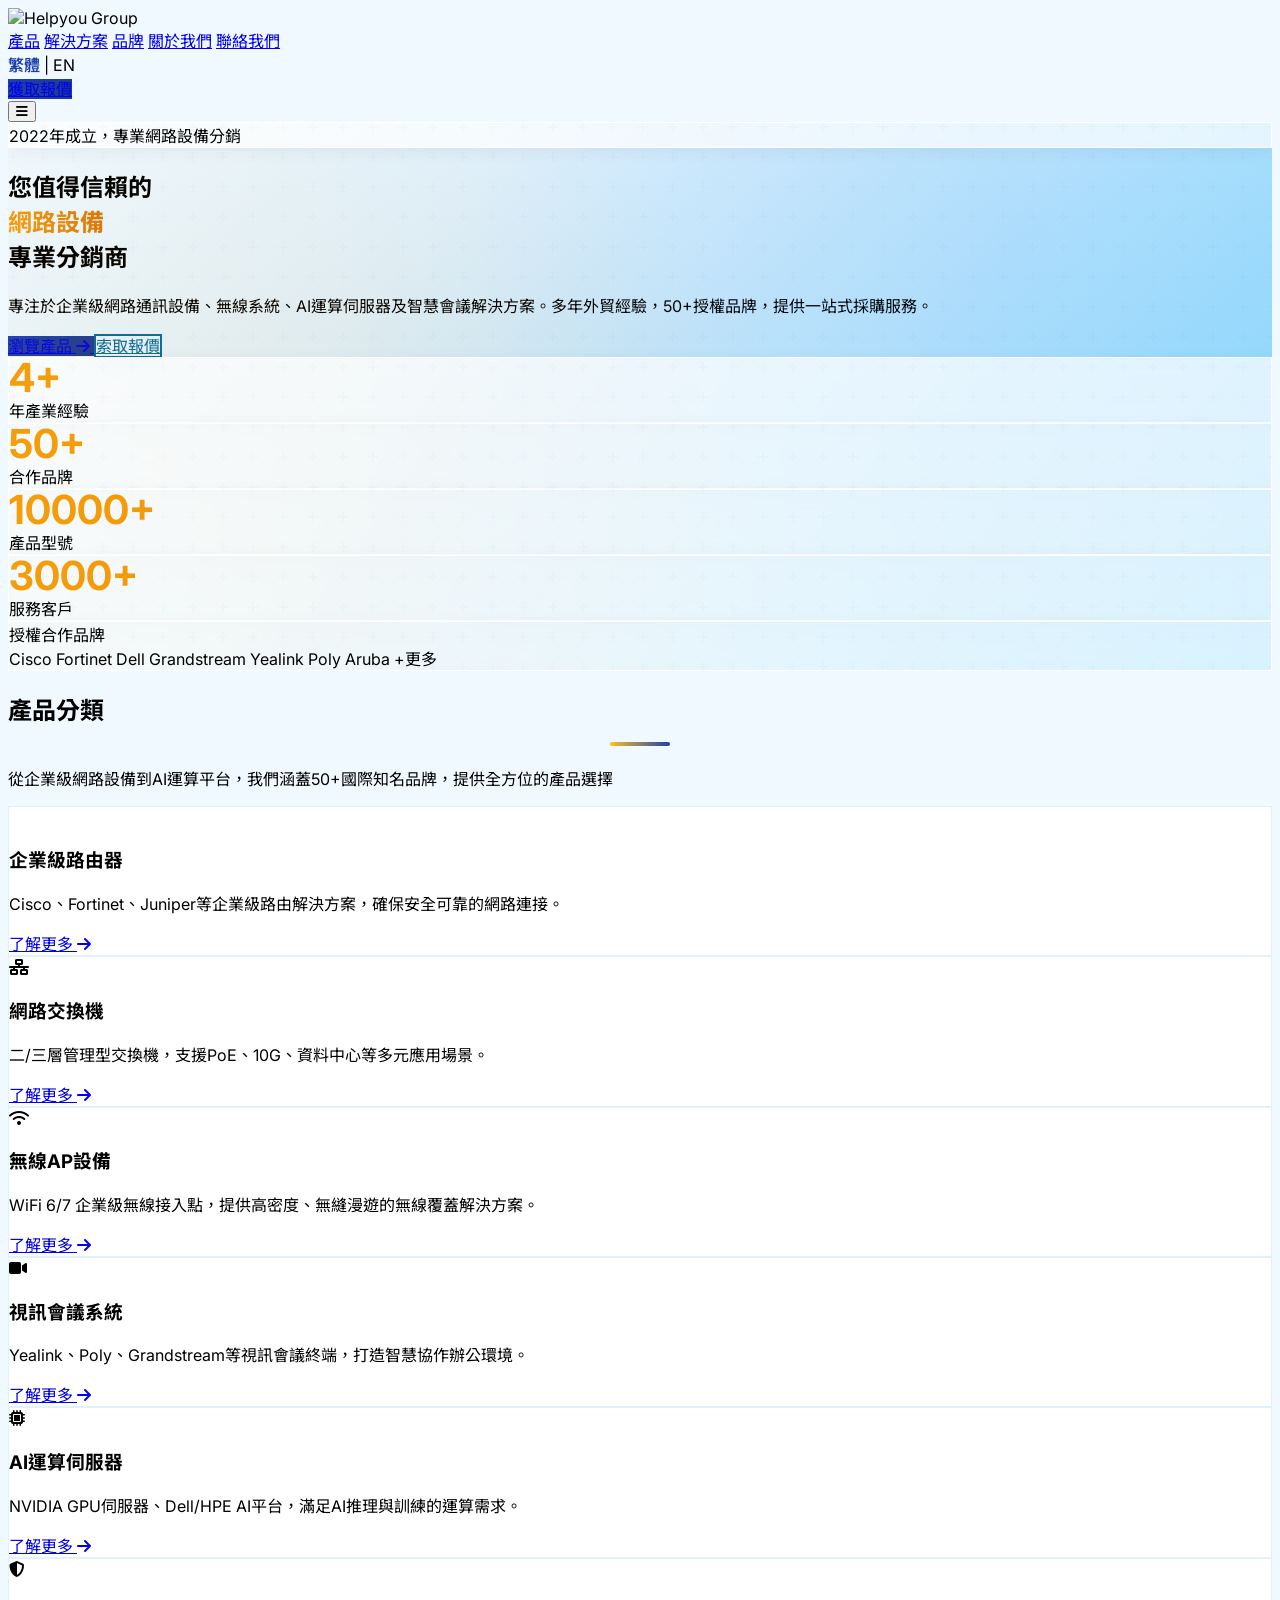
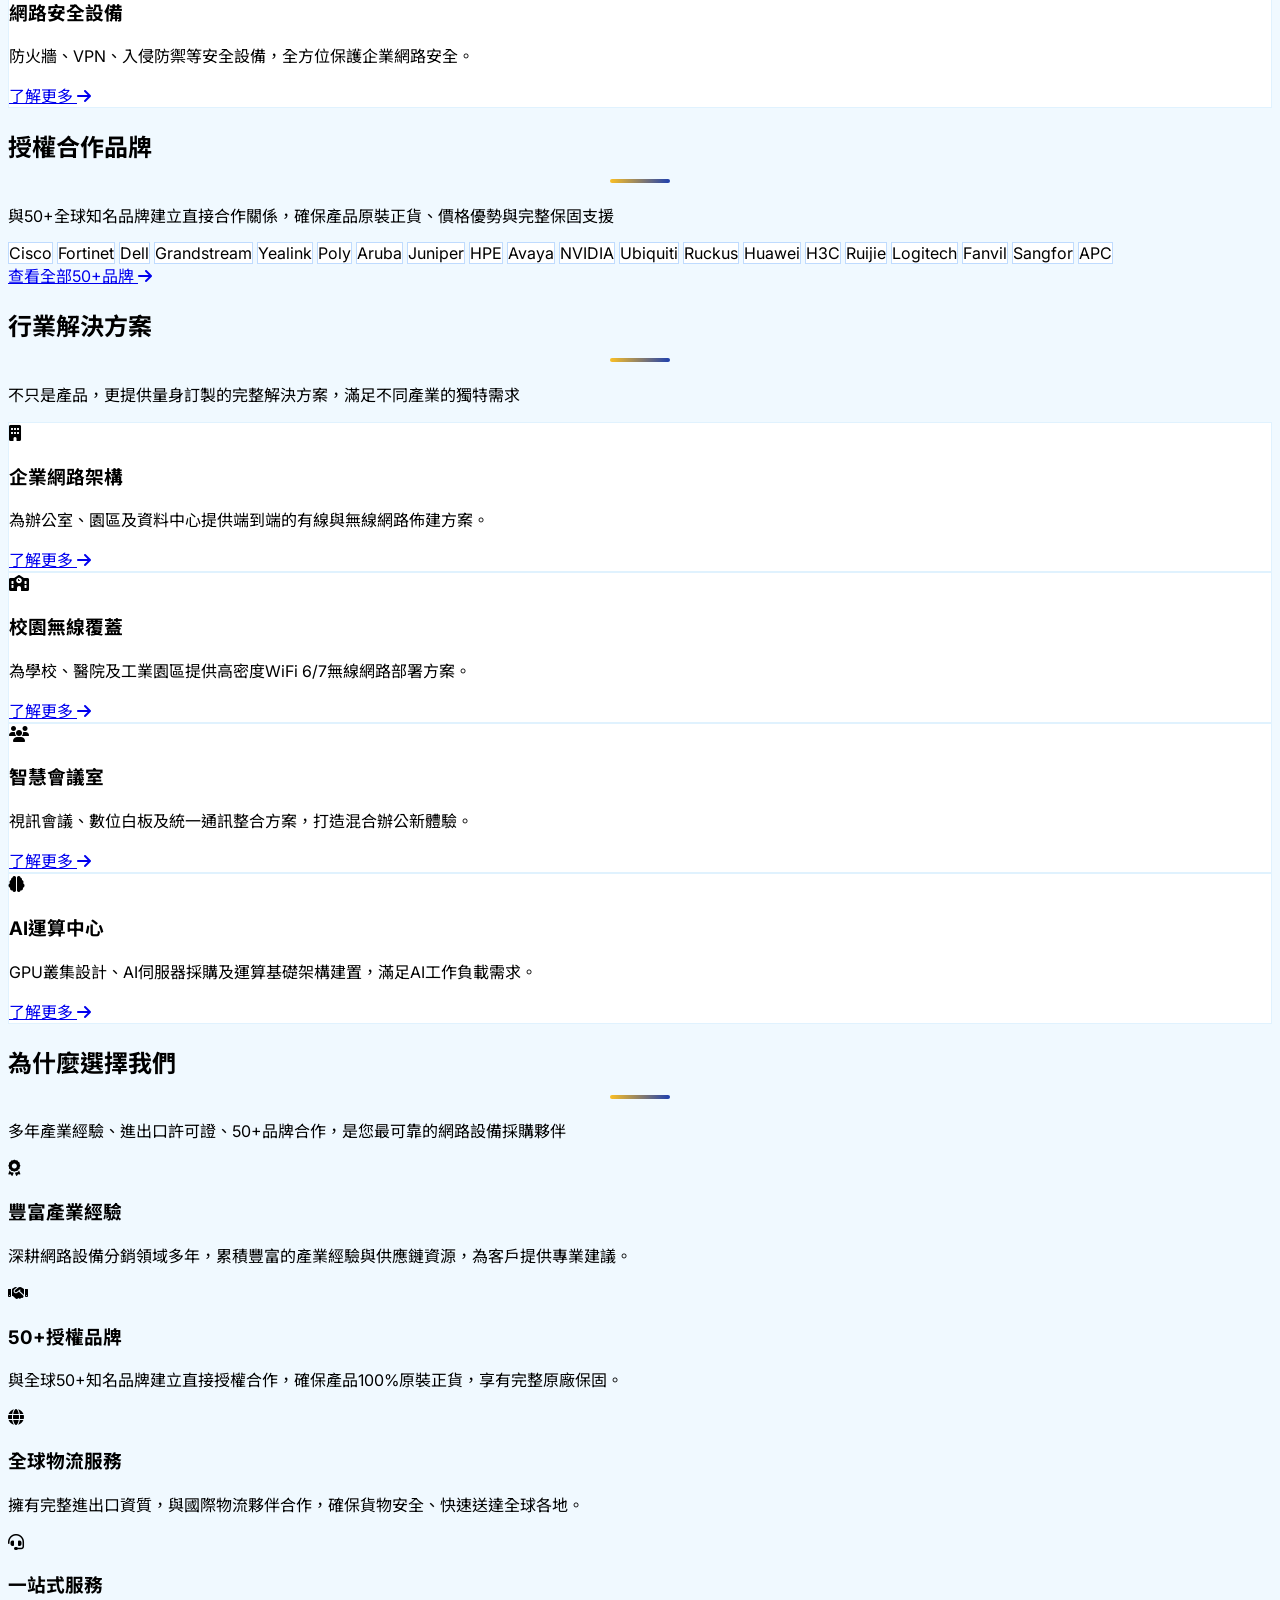
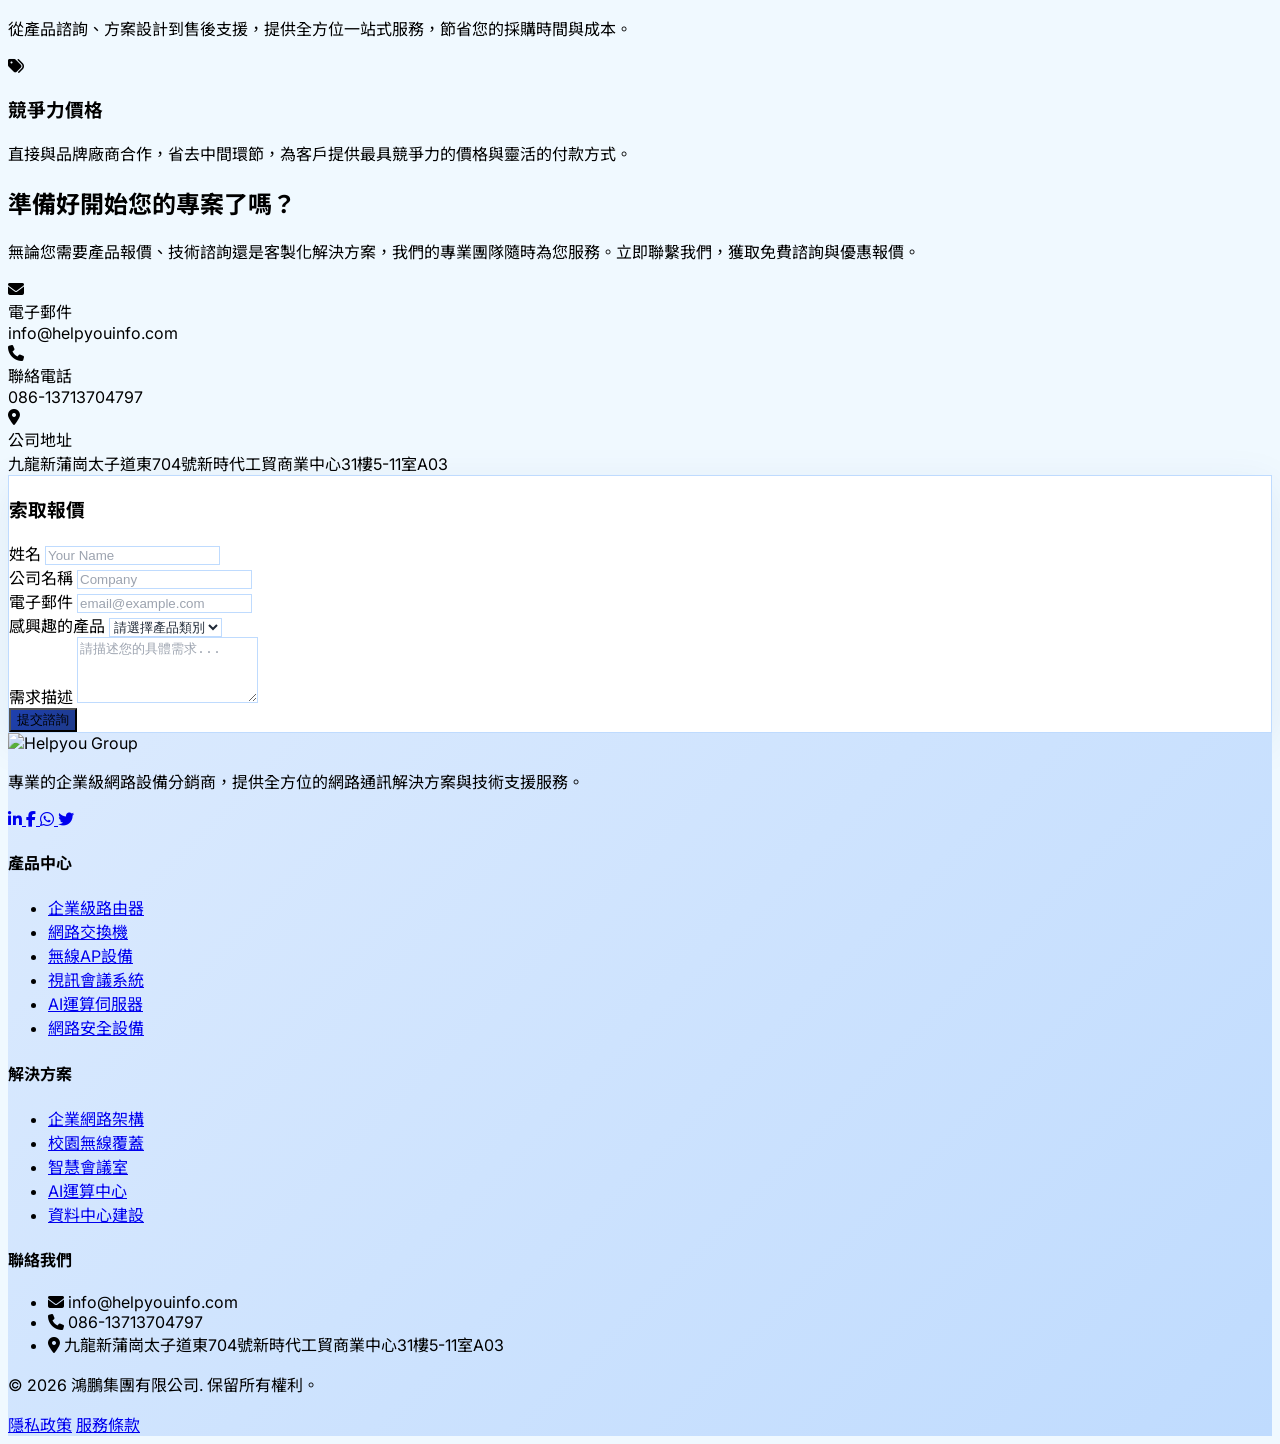
==== index.html @ 6479afb6 "Rename index.html" ====
<!DOCTYPE html>
<html lang="zh-TW">
<head>
    <meta charset="UTF-8">
    <meta name="viewport" content="width=device-width, initial-scale=1.0">
    <title data-i18n="page_title">NetLink Solutions - 專業網路設備分銷商 | 企業網路解決方案</title>
    <script src="https://cdn.tailwindcss.com"></script>
    <link rel="stylesheet" href="https://cdnjs.cloudflare.com/ajax/libs/font-awesome/6.4.0/css/all.min.css">
    <style>
        @import url('https://fonts.googleapis.com/css2?family=Noto+Sans+TC:wght@300;400;500;600;700&family=Inter:wght@300;400;500;600;700&display=swap');
        
        * {
            scroll-behavior: smooth;
        }
        
        body {
            font-family: 'Inter', 'Noto Sans TC', sans-serif;
            background-color: #f0f9ff;
        }
        
        .hero-bg {
            background: linear-gradient(135deg, #f0f9ff 0%, #e0f2fe 30%, #bae6fd 60%, #7dd3fc 100%);
            position: relative;
            overflow: hidden;
        }
        
        .hero-bg::before {
            content: '';
            position: absolute;
            top: 0;
            left: 0;
            right: 0;
            bottom: 0;
            background-image: 
                radial-gradient(circle at 20% 80%, rgba(245, 158, 11, 0.1) 0%, transparent 50%),
                radial-gradient(circle at 80% 20%, rgba(59, 130, 246, 0.08) 0%, transparent 50%),
                radial-gradient(circle at 50% 50%, rgba(30, 58, 138, 0.03) 0%, transparent 70%);
        }
        
        .hero-bg::after {
            content: '';
            position: absolute;
            top: 0;
            left: 0;
            right: 0;
            bottom: 0;
            background-image: url("data:image/svg+xml,%3Csvg width='60' height='60' viewBox='0 0 60 60' xmlns='http://www.w3.org/2000/svg'%3E%3Cg fill='none' fill-rule='evenodd'%3E%3Cg fill='%231e40af' fill-opacity='0.03'%3E%3Cpath d='M36 34v-4h-2v4h-4v2h4v4h2v-4h4v-2h-4zm0-30V0h-2v4h-4v2h4v4h2V6h4V4h-4zM6 34v-4H4v4H0v2h4v4h2v-4h4v-2H6zM6 4V0H4v4H0v2h4v4h2V6h4V4H6z'/%3E%3C/g%3E%3C/g%3E%3C/svg%3E");
            opacity: 0.5;
        }
        
        .glass-card {
            background: rgba(255, 255, 255, 0.7);
            backdrop-filter: blur(10px);
            border: 1px solid rgba(255, 255, 255, 0.9);
            box-shadow: 0 4px 15px rgba(0, 0, 0, 0.05);
        }
        
        .gradient-text {
            background: linear-gradient(90deg, #f59e0b, #d97706);
            -webkit-background-clip: text;
            -webkit-text-fill-color: transparent;
            background-clip: text;
        }
        
        .product-card {
            transition: all 0.3s ease;
            border: 1px solid #e0f2fe;
            background: white;
        }
        
        .product-card:hover {
            transform: translateY(-5px);
            box-shadow: 0 20px 40px rgba(30, 58, 138, 0.12);
            border-color: #1e40af;
        }
        
        .brand-tag {
            transition: all 0.3s ease;
            border: 1px solid #bfdbfe;
            background: white;
        }
        
        .brand-tag:hover {
            background: #1e40af;
            color: white;
            border-color: #1e40af;
            transform: scale(1.05);
        }
        
        .solution-card {
            transition: all 0.3s ease;
            border: 1px solid #e0f2fe;
            background: white;
        }
        
        .solution-card:hover {
            box-shadow: 0 10px 30px rgba(30, 58, 138, 0.08);
            border-color: #1e40af;
        }
        
        .feature-card {
            transition: all 0.3s ease;
        }
        
        .feature-card:hover {
            transform: translateY(-3px);
        }
        
        .nav-link {
            position: relative;
        }
        
        .nav-link::after {
            content: '';
            position: absolute;
            bottom: -2px;
            left: 0;
            width: 0;
            height: 2px;
            background: #f59e0b;
            transition: width 0.3s ease;
        }
        
        .nav-link:hover::after {
            width: 100%;
        }
        
        .btn-primary {
            background: linear-gradient(135deg, #1e40af, #1e3a8a);
            transition: all 0.3s ease;
        }
        
        .btn-primary:hover {
            transform: translateY(-2px);
            box-shadow: 0 10px 20px rgba(30, 58, 138, 0.25);
        }
        
        .btn-outline-hero {
            border: 2px solid #0369a1;
            color: #0369a1;
            transition: all 0.3s ease;
        }
        
        .btn-outline-hero:hover {
            background: #0369a1;
            color: white;
        }
        
        .section-title::after {
            content: '';
            display: block;
            width: 60px;
            height: 4px;
            background: linear-gradient(90deg, #fbbf24, #1e40af);
            margin: 16px auto 0;
            border-radius: 2px;
        }
        
        .lang-switcher {
            cursor: pointer;
            transition: all 0.3s ease;
        }
        
        .lang-switcher.active {
            color: #1e40af;
            font-weight: 600;
        }
        
        .fade-in {
            animation: fadeIn 0.5s ease-in-out;
        }
        
        @keyframes fadeIn {
            from { opacity: 0; transform: translateY(10px); }
            to { opacity: 1; transform: translateY(0); }
        }
        
        .stats-number {
            font-size: 2.5rem;
            font-weight: 700;
            line-height: 1;
        }
        
        @media (max-width: 768px) {
            .stats-number {
                font-size: 2rem;
            }
        }
        
        .mobile-menu {
            display: none;
        }
        
        .mobile-menu.active {
            display: block;
        }
        
        .form-card {
            background: white;
            border: 1px solid #bfdbfe;
            box-shadow: 0 10px 40px rgba(30, 58, 138, 0.08);
        }
        
        .form-input {
            background: white;
            border: 1px solid #bfdbfe;
            color: #1f2937;
            transition: all 0.3s ease;
        }
        
        .form-input:focus {
            border-color: #f59e0b;
            box-shadow: 0 0 0 3px rgba(245, 158, 11, 0.1);
            outline: none;
        }
        
        .form-input::placeholder {
            color: #9ca3af;
        }
        
        .footer-bg {
            background: linear-gradient(135deg, #dbeafe 0%, #bfdbfe 100%);
        }
    </style>
</head>
<body class="bg-white text-gray-800">
    <!-- Navigation -->
    <nav class="fixed top-0 left-0 right-0 bg-white/95 backdrop-blur-md shadow-sm z-50 border-b border-blue-100">
        <div class="max-w-7xl mx-auto px-4 sm:px-6 lg:px-8">
            <div class="flex justify-between items-center h-16 md:h-20">
                <!-- Logo -->
                <div class="flex items-center space-x-2">
                    <img src="https://aka.doubaocdn.com/s/BVZV1wm5G8" alt="Helpyou Group" class="h-14">
                </div>
                
                <!-- Desktop Navigation -->
                <div class="hidden lg:flex items-center space-x-8">
                    <a href="#products" class="nav-link text-gray-700 hover:text-sky-800 font-medium" data-i18n="nav_products">產品</a>
                    <a href="#solutions" class="nav-link text-gray-700 hover:text-sky-800 font-medium" data-i18n="nav_solutions">解決方案</a>
                    <a href="#brands" class="nav-link text-gray-700 hover:text-sky-800 font-medium" data-i18n="nav_brands">品牌</a>
                    <a href="#about" class="nav-link text-gray-700 hover:text-sky-800 font-medium" data-i18n="nav_about">關於我們</a>
                    <a href="#contact" class="nav-link text-gray-700 hover:text-sky-800 font-medium" data-i18n="nav_contact">聯絡我們</a>
                    
                    <!-- Language Switcher -->
                    <div class="flex items-center space-x-2 border-l border-blue-200 pl-6 ml-2">
                        <span class="lang-switcher active text-sm" onclick="switchLanguage('zh')" id="lang-zh">繁體</span>
                        <span class="text-gray-300">|</span>
                        <span class="lang-switcher text-sm" onclick="switchLanguage('en')" id="lang-en">EN</span>
                    </div>
                    
                    <a href="#contact" class="btn-primary text-white px-6 py-2.5 rounded-lg font-medium text-sm" data-i18n="nav_quote">獲取報價</a>
                </div>
                
                <!-- Mobile Menu Button -->
                <button class="lg:hidden text-gray-700" onclick="toggleMobileMenu()">
                    <i class="fas fa-bars text-xl"></i>
                </button>
            </div>
        </div>
        
        <!-- Mobile Menu -->
        <div id="mobile-menu" class="mobile-menu lg:hidden bg-white border-t">
            <div class="px-4 py-4 space-y-3">
                <a href="#products" class="block text-gray-700 hover:text-sky-800 font-medium py-2" data-i18n="nav_products" onclick="toggleMobileMenu()">產品</a>
                <a href="#solutions" class="block text-gray-700 hover:text-sky-800 font-medium py-2" data-i18n="nav_solutions" onclick="toggleMobileMenu()">解決方案</a>
                <a href="#brands" class="block text-gray-700 hover:text-sky-800 font-medium py-2" data-i18n="nav_brands" onclick="toggleMobileMenu()">品牌</a>
                <a href="#about" class="block text-gray-700 hover:text-sky-800 font-medium py-2" data-i18n="nav_about" onclick="toggleMobileMenu()">關於我們</a>
                <a href="#contact" class="block text-gray-700 hover:text-sky-800 font-medium py-2" data-i18n="nav_contact" onclick="toggleMobileMenu()">聯絡我們</a>
                <div class="flex items-center space-x-4 pt-3 border-t border-blue-200">
                    <span class="lang-switcher active text-sm" onclick="switchLanguage('zh')" id="lang-zh-mobile">繁體中文</span>
                    <span class="text-gray-300">|</span>
                    <span class="lang-switcher text-sm" onclick="switchLanguage('en')" id="lang-en-mobile">English</span>
                </div>
                <a href="#contact" class="btn-primary text-white px-6 py-2.5 rounded-lg font-medium text-center block mt-4" data-i18n="nav_quote" onclick="toggleMobileMenu()">獲取報價</a>
            </div>
        </div>
    </nav>

    <!-- Hero Section -->
    <section class="hero-bg min-h-screen flex items-center pt-20">
        <div class="max-w-7xl mx-auto px-4 sm:px-6 lg:px-8 py-20 relative z-10">
            <div class="grid lg:grid-cols-2 gap-12 items-center">
                <div class="text-gray-900 fade-in">
                    <div class="inline-flex items-center glass-card px-4 py-2 rounded-full mb-6">
                        <span class="w-2 h-2 bg-green-500 rounded-full mr-2 animate-pulse"></span>
                        <span class="text-sm text-gray-700" data-i18n="hero_badge">15年專業網路設備分銷經驗</span>
                    </div>
                    
                    <h1 class="text-4xl md:text-5xl lg:text-6xl font-bold leading-tight mb-6">
                        <span data-i18n="hero_title_1">您值得信賴的</span><br>
                        <span class="gradient-text" data-i18n="hero_title_2">網路設備</span><br>
                        <span data-i18n="hero_title_3">專業分銷商</span>
                    </h1>
                    
                    <p class="text-lg text-gray-600 mb-8 max-w-lg leading-relaxed" data-i18n="hero_desc">
                        專注於企業級網路通訊設備、無線系統、AI運算伺服器及智慧會議解決方案。
                        15年外貿經驗，50+授權品牌，提供一站式採購服務。
                    </p>
                    
                    <div class="flex flex-wrap gap-4">
                        <a href="#products" class="btn-primary text-white px-8 py-3.5 rounded-lg font-semibold inline-flex items-center">
                            <span data-i18n="hero_btn_1">瀏覽產品</span>
                            <i class="fas fa-arrow-right ml-2"></i>
                        </a>
                        <a href="#contact" class="btn-outline-hero px-8 py-3.5 rounded-lg font-semibold inline-flex items-center" data-i18n="hero_btn_2">
                            索取報價
                        </a>
                    </div>
                </div>
                
                <!-- Stats Cards -->
                <div class="grid grid-cols-2 gap-4 fade-in">
                    <div class="glass-card rounded-2xl p-6 text-center">
                        <div class="stats-number gradient-text mb-2">4+</div>
                        <div class="text-gray-600 text-sm" data-i18n="stat_years">年產業經驗</div>
                    </div>
                    <div class="glass-card rounded-2xl p-6 text-center">
                        <div class="stats-number gradient-text mb-2">50+</div>
                        <div class="text-gray-600 text-sm" data-i18n="stat_brands">合作品牌</div>
                    </div>
                    <div class="glass-card rounded-2xl p-6 text-center">
                        <div class="stats-number gradient-text mb-2">10000+</div>
                        <div class="text-gray-600 text-sm" data-i18n="stat_products">產品型號</div>
                    </div>
                    <div class="glass-card rounded-2xl p-6 text-center">
                        <div class="stats-number gradient-text mb-2">3000+</div>
                        <div class="text-gray-600 text-sm" data-i18n="stat_clients">服務客戶</div>
                    </div>
                    
                    <!-- Trusted Brands -->
                    <div class="col-span-2 glass-card rounded-2xl p-6">
                        <div class="text-gray-600 text-sm mb-4" data-i18n="trusted_brands">授權合作品牌</div>
                        <div class="flex flex-wrap gap-2">
                            <span class="bg-white/80 px-3 py-1.5 rounded text-xs text-gray-700">Cisco</span>
                            <span class="bg-white/80 px-3 py-1.5 rounded text-xs text-gray-700">Fortinet</span>
                            <span class="bg-white/80 px-3 py-1.5 rounded text-xs text-gray-700">Dell</span>
                            <span class="bg-white/80 px-3 py-1.5 rounded text-xs text-gray-700">Grandstream</span>
                            <span class="bg-white/80 px-3 py-1.5 rounded text-xs text-gray-700">Yealink</span>
                            <span class="bg-white/80 px-3 py-1.5 rounded text-xs text-gray-700">Poly</span>
                            <span class="bg-white/80 px-3 py-1.5 rounded text-xs text-gray-700">Aruba</span>
                            <span class="bg-amber-100 text-amber-700 px-3 py-1.5 rounded text-xs font-medium" data-i18n="more_brands">+更多</span>
                        </div>
                    </div>
                </div>
            </div>
        </div>
    </section>

    <!-- Product Categories -->
    <section id="products" class="py-20 content-section">
        <div class="max-w-7xl mx-auto px-4 sm:px-6 lg:px-8">
            <div class="text-center mb-16">
                <h2 class="text-3xl md:text-4xl font-bold text-gray-900 section-title" data-i18n="products_title">產品分類</h2>
                <p class="text-gray-600 mt-6 max-w-2xl mx-auto" data-i18n="products_subtitle">
                    從企業級網路設備到AI運算平台，我們涵蓋50+國際知名品牌，提供全方位的產品選擇
                </p>
            </div>
            
            <div class="grid md:grid-cols-2 lg:grid-cols-3 gap-6">
                <!-- Product 1 -->
                <div class="product-card bg-white rounded-2xl p-8">
                    <div class="w-14 h-14 bg-amber-100 rounded-xl flex items-center justify-center mb-6">
                        <i class="fas fa-router text-amber-600 text-2xl"></i>
                    </div>
                    <h3 class="text-xl font-bold text-gray-900 mb-3" data-i18n="product_1_title">企業級路由器</h3>
                    <p class="text-gray-600 mb-6 leading-relaxed" data-i18n="product_1_desc">
                        Cisco、Fortinet、Juniper等企業級路由解決方案，確保安全可靠的網路連接。
                    </p>
                    <a href="#contact" class="text-blue-800 font-medium inline-flex items-center hover:text-blue-900">
                        <span data-i18n="explore_more">了解更多</span>
                        <i class="fas fa-arrow-right ml-2 text-sm"></i>
                    </a>
                </div>
                
                <!-- Product 2 -->
                <div class="product-card bg-white rounded-2xl p-8">
                    <div class="w-14 h-14 bg-green-100 rounded-xl flex items-center justify-center mb-6">
                        <i class="fas fa-network-wired text-green-600 text-2xl"></i>
                    </div>
                    <h3 class="text-xl font-bold text-gray-900 mb-3" data-i18n="product_2_title">網路交換機</h3>
                    <p class="text-gray-600 mb-6 leading-relaxed" data-i18n="product_2_desc">
                        二/三層管理型交換機，支援PoE、10G、資料中心等多元應用場景。
                    </p>
                    <a href="#contact" class="text-blue-800 font-medium inline-flex items-center hover:text-blue-900">
                        <span data-i18n="explore_more">了解更多</span>
                        <i class="fas fa-arrow-right ml-2 text-sm"></i>
                    </a>
                </div>
                
                <!-- Product 3 -->
                <div class="product-card bg-white rounded-2xl p-8">
                    <div class="w-14 h-14 bg-purple-100 rounded-xl flex items-center justify-center mb-6">
                        <i class="fas fa-wifi text-purple-600 text-2xl"></i>
                    </div>
                    <h3 class="text-xl font-bold text-gray-900 mb-3" data-i18n="product_3_title">無線AP設備</h3>
                    <p class="text-gray-600 mb-6 leading-relaxed" data-i18n="product_3_desc">
                        WiFi 6/7 企業級無線接入點，提供高密度、無縫漫遊的無線覆蓋解決方案。
                    </p>
                    <a href="#contact" class="text-blue-800 font-medium inline-flex items-center hover:text-blue-900">
                        <span data-i18n="explore_more">了解更多</span>
                        <i class="fas fa-arrow-right ml-2 text-sm"></i>
                    </a>
                </div>
                
                <!-- Product 4 -->
                <div class="product-card bg-white rounded-2xl p-8">
                    <div class="w-14 h-14 bg-orange-100 rounded-xl flex items-center justify-center mb-6">
                        <i class="fas fa-video text-orange-600 text-2xl"></i>
                    </div>
                    <h3 class="text-xl font-bold text-gray-900 mb-3" data-i18n="product_4_title">視訊會議系統</h3>
                    <p class="text-gray-600 mb-6 leading-relaxed" data-i18n="product_4_desc">
                        Yealink、Poly、Grandstream等視訊會議終端，打造智慧協作辦公環境。
                    </p>
                    <a href="#contact" class="text-blue-800 font-medium inline-flex items-center hover:text-blue-900">
                        <span data-i18n="explore_more">了解更多</span>
                        <i class="fas fa-arrow-right ml-2 text-sm"></i>
                    </a>
                </div>
                
                <!-- Product 5 -->
                <div class="product-card bg-white rounded-2xl p-8">
                    <div class="w-14 h-14 bg-red-100 rounded-xl flex items-center justify-center mb-6">
                        <i class="fas fa-microchip text-red-600 text-2xl"></i>
                    </div>
                    <h3 class="text-xl font-bold text-gray-900 mb-3" data-i18n="product_5_title">AI運算伺服器</h3>
                    <p class="text-gray-600 mb-6 leading-relaxed" data-i18n="product_5_desc">
                        NVIDIA GPU伺服器、Dell/HPE AI平台，滿足AI推理與訓練的運算需求。
                    </p>
                    <a href="#contact" class="text-blue-800 font-medium inline-flex items-center hover:text-blue-900">
                        <span data-i18n="explore_more">了解更多</span>
                        <i class="fas fa-arrow-right ml-2 text-sm"></i>
                    </a>
                </div>
                
                <!-- Product 6 -->
                <div class="product-card bg-white rounded-2xl p-8">
                    <div class="w-14 h-14 bg-teal-100 rounded-xl flex items-center justify-center mb-6">
                        <i class="fas fa-shield-alt text-teal-600 text-2xl"></i>
                    </div>
                    <h3 class="text-xl font-bold text-gray-900 mb-3" data-i18n="product_6_title">網路安全設備</h3>
                    <p class="text-gray-600 mb-6 leading-relaxed" data-i18n="product_6_desc">
                        防火牆、VPN、入侵防禦等安全設備，全方位保護企業網路安全。
                    </p>
                    <a href="#contact" class="text-blue-800 font-medium inline-flex items-center hover:text-blue-900">
                        <span data-i18n="explore_more">了解更多</span>
                        <i class="fas fa-arrow-right ml-2 text-sm"></i>
                    </a>
                </div>
            </div>
        </div>
    </section>

    <!-- Brand Partners -->
    <section id="brands" class="py-20 bg-white">
        <div class="max-w-7xl mx-auto px-4 sm:px-6 lg:px-8">
            <div class="text-center mb-16">
                <h2 class="text-3xl md:text-4xl font-bold text-gray-900 section-title" data-i18n="brands_title">授權合作品牌</h2>
                <p class="text-gray-600 mt-6 max-w-2xl mx-auto" data-i18n="brands_subtitle">
                    與50+全球知名品牌建立直接合作關係，確保產品原裝正貨、價格優勢與完整保固支援
                </p>
            </div>
            
            <div class="flex flex-wrap justify-center gap-4">
                <span class="brand-tag px-6 py-3 rounded-full text-gray-700 font-medium cursor-pointer">Cisco</span>
                <span class="brand-tag px-6 py-3 rounded-full text-gray-700 font-medium cursor-pointer">Fortinet</span>
                <span class="brand-tag px-6 py-3 rounded-full text-gray-700 font-medium cursor-pointer">Dell</span>
                <span class="brand-tag px-6 py-3 rounded-full text-gray-700 font-medium cursor-pointer">Grandstream</span>
                <span class="brand-tag px-6 py-3 rounded-full text-gray-700 font-medium cursor-pointer">Yealink</span>
                <span class="brand-tag px-6 py-3 rounded-full text-gray-700 font-medium cursor-pointer">Poly</span>
                <span class="brand-tag px-6 py-3 rounded-full text-gray-700 font-medium cursor-pointer">Aruba</span>
                <span class="brand-tag px-6 py-3 rounded-full text-gray-700 font-medium cursor-pointer">Juniper</span>
                <span class="brand-tag px-6 py-3 rounded-full text-gray-700 font-medium cursor-pointer">HPE</span>
                <span class="brand-tag px-6 py-3 rounded-full text-gray-700 font-medium cursor-pointer">Avaya</span>
                <span class="brand-tag px-6 py-3 rounded-full text-gray-700 font-medium cursor-pointer">NVIDIA</span>
                <span class="brand-tag px-6 py-3 rounded-full text-gray-700 font-medium cursor-pointer">Ubiquiti</span>
                <span class="brand-tag px-6 py-3 rounded-full text-gray-700 font-medium cursor-pointer">Ruckus</span>
                <span class="brand-tag px-6 py-3 rounded-full text-gray-700 font-medium cursor-pointer">Huawei</span>
                <span class="brand-tag px-6 py-3 rounded-full text-gray-700 font-medium cursor-pointer">H3C</span>
                <span class="brand-tag px-6 py-3 rounded-full text-gray-700 font-medium cursor-pointer">Ruijie</span>
                <span class="brand-tag px-6 py-3 rounded-full text-gray-700 font-medium cursor-pointer">Logitech</span>
                <span class="brand-tag px-6 py-3 rounded-full text-gray-700 font-medium cursor-pointer">Fanvil</span>
                <span class="brand-tag px-6 py-3 rounded-full text-gray-700 font-medium cursor-pointer">Sangfor</span>
                <span class="brand-tag px-6 py-3 rounded-full text-gray-700 font-medium cursor-pointer">APC</span>
            </div>
            
            <div class="text-center mt-10">
                <a href="#contact" class="text-blue-800 font-medium inline-flex items-center hover:text-blue-900">
                    <span data-i18n="view_all_brands">查看全部50+品牌</span>
                    <i class="fas fa-arrow-right ml-2"></i>
                </a>
            </div>
        </div>
    </section>

    <!-- Industry Solutions -->
    <section id="solutions" class="py-20 content-section">
        <div class="max-w-7xl mx-auto px-4 sm:px-6 lg:px-8">
            <div class="text-center mb-16">
                <h2 class="text-3xl md:text-4xl font-bold text-gray-900 section-title" data-i18n="solutions_title">行業解決方案</h2>
                <p class="text-gray-600 mt-6 max-w-2xl mx-auto" data-i18n="solutions_subtitle">
                    不只是產品，更提供量身訂製的完整解決方案，滿足不同產業的獨特需求
                </p>
            </div>
            
            <div class="grid md:grid-cols-2 gap-6">
                <!-- Solution 1 -->
                <div class="solution-card bg-white rounded-2xl p-8 flex gap-6">
                    <div class="w-14 h-14 bg-amber-100 rounded-xl flex items-center justify-center flex-shrink-0">
                        <i class="fas fa-building text-amber-600 text-xl"></i>
                    </div>
                    <div>
                        <h3 class="text-xl font-bold text-gray-900 mb-3" data-i18n="solution_1_title">企業網路架構</h3>
                        <p class="text-gray-600 mb-4" data-i18n="solution_1_desc">
                            為辦公室、園區及資料中心提供端到端的有線與無線網路佈建方案。
                        </p>
                        <a href="#contact" class="text-blue-800 font-medium inline-flex items-center hover:text-blue-900 text-sm">
                            <span data-i18n="learn_more">了解更多</span>
                            <i class="fas fa-arrow-right ml-2"></i>
                        </a>
                    </div>
                </div>
                
                <!-- Solution 2 -->
                <div class="solution-card bg-white rounded-2xl p-8 flex gap-6">
                    <div class="w-14 h-14 bg-green-100 rounded-xl flex items-center justify-center flex-shrink-0">
                        <i class="fas fa-school text-green-600 text-xl"></i>
                    </div>
                    <div>
                        <h3 class="text-xl font-bold text-gray-900 mb-3" data-i18n="solution_2_title">校園無線覆蓋</h3>
                        <p class="text-gray-600 mb-4" data-i18n="solution_2_desc">
                            為學校、醫院及工業園區提供高密度WiFi 6/7無線網路部署方案。
                        </p>
                        <a href="#contact" class="text-blue-800 font-medium inline-flex items-center hover:text-blue-900 text-sm">
                            <span data-i18n="learn_more">了解更多</span>
                            <i class="fas fa-arrow-right ml-2"></i>
                        </a>
                    </div>
                </div>
                
                <!-- Solution 3 -->
                <div class="solution-card bg-white rounded-2xl p-8 flex gap-6">
                    <div class="w-14 h-14 bg-purple-100 rounded-xl flex items-center justify-center flex-shrink-0">
                        <i class="fas fa-users text-purple-600 text-xl"></i>
                    </div>
                    <div>
                        <h3 class="text-xl font-bold text-gray-900 mb-3" data-i18n="solution_3_title">智慧會議室</h3>
                        <p class="text-gray-600 mb-4" data-i18n="solution_3_desc">
                            視訊會議、數位白板及統一通訊整合方案，打造混合辦公新體驗。
                        </p>
                        <a href="#contact" class="text-blue-800 font-medium inline-flex items-center hover:text-blue-900 text-sm">
                            <span data-i18n="learn_more">了解更多</span>
                            <i class="fas fa-arrow-right ml-2"></i>
                        </a>
                    </div>
                </div>
                
                <!-- Solution 4 -->
                <div class="solution-card bg-white rounded-2xl p-8 flex gap-6">
                    <div class="w-14 h-14 bg-orange-100 rounded-xl flex items-center justify-center flex-shrink-0">
                        <i class="fas fa-brain text-orange-600 text-xl"></i>
                    </div>
                    <div>
                        <h3 class="text-xl font-bold text-gray-900 mb-3" data-i18n="solution_4_title">AI運算中心</h3>
                        <p class="text-gray-600 mb-4" data-i18n="solution_4_desc">
                            GPU叢集設計、AI伺服器採購及運算基礎架構建置，滿足AI工作負載需求。
                        </p>
                        <a href="#contact" class="text-blue-800 font-medium inline-flex items-center hover:text-blue-900 text-sm">
                            <span data-i18n="learn_more">了解更多</span>
                            <i class="fas fa-arrow-right ml-2"></i>
                        </a>
                    </div>
                </div>
            </div>
        </div>
    </section>

    <!-- Why Choose Us -->
    <section id="about" class="py-20 bg-white">
        <div class="max-w-7xl mx-auto px-4 sm:px-6 lg:px-8">
            <div class="text-center mb-16">
                <h2 class="text-3xl md:text-4xl font-bold text-gray-900 section-title" data-i18n="why_title">為什麼選擇我們</h2>
                <p class="text-gray-600 mt-6 max-w-2xl mx-auto" data-i18n="why_subtitle">
                    15年產業經驗、進出口許可證、50+品牌合作，是您最可靠的網路設備採購夥伴
                </p>
            </div>
            
            <div class="grid md:grid-cols-3 gap-8">
                <!-- Feature 1 -->
                <div class="feature-card text-center">
                    <div class="w-20 h-20 bg-gradient-to-br from-blue-500 to-blue-700 rounded-2xl flex items-center justify-center mx-auto mb-6">
                        <i class="fas fa-award text-white text-3xl"></i>
                    </div>
                    <h3 class="text-xl font-bold text-gray-900 mb-4" data-i18n="feature_1_title">15年專業經驗</h3>
                    <p class="text-gray-600 leading-relaxed" data-i18n="feature_1_desc">
                        深耕網路設備分銷領域15年，累積豐富的產業經驗與供應鏈資源，為客戶提供專業建議。
                    </p>
                </div>
                
                <!-- Feature 2 -->
                <div class="feature-card text-center">
                    <div class="w-20 h-20 bg-gradient-to-br from-green-500 to-green-700 rounded-2xl flex items-center justify-center mx-auto mb-6">
                        <i class="fas fa-handshake text-white text-3xl"></i>
                    </div>
                    <h3 class="text-xl font-bold text-gray-900 mb-4" data-i18n="feature_2_title">50+授權品牌</h3>
                    <p class="text-gray-600 leading-relaxed" data-i18n="feature_2_desc">
                        與全球50+知名品牌建立直接授權合作，確保產品100%原裝正貨，享有完整原廠保固。
                    </p>
                </div>
                
                <!-- Feature 3 -->
                <div class="feature-card text-center">
                    <div class="w-20 h-20 bg-gradient-to-br from-purple-500 to-purple-700 rounded-2xl flex items-center justify-center mx-auto mb-6">
                        <i class="fas fa-globe text-white text-3xl"></i>
                    </div>
                    <h3 class="text-xl font-bold text-gray-900 mb-4" data-i18n="feature_3_title">全球物流服務</h3>
                    <p class="text-gray-600 leading-relaxed" data-i18n="feature_3_desc">
                        擁有完整進出口資質，與國際物流夥伴合作，確保貨物安全、快速送達全球各地。
                    </p>
                </div>
            </div>
            
            <div class="grid md:grid-cols-2 gap-8 mt-12">
                <!-- Feature 4 -->
                <div class="feature-card text-center">
                    <div class="w-20 h-20 bg-gradient-to-br from-orange-500 to-orange-700 rounded-2xl flex items-center justify-center mx-auto mb-6">
                        <i class="fas fa-headset text-white text-3xl"></i>
                    </div>
                    <h3 class="text-xl font-bold text-gray-900 mb-4" data-i18n="feature_4_title">一站式服務</h3>
                    <p class="text-gray-600 leading-relaxed" data-i18n="feature_4_desc">
                        從產品諮詢、方案設計到售後支援，提供全方位一站式服務，節省您的採購時間與成本。
                    </p>
                </div>
                
                <!-- Feature 5 -->
                <div class="feature-card text-center">
                    <div class="w-20 h-20 bg-gradient-to-br from-teal-500 to-teal-700 rounded-2xl flex items-center justify-center mx-auto mb-6">
                        <i class="fas fa-tags text-white text-3xl"></i>
                    </div>
                    <h3 class="text-xl font-bold text-gray-900 mb-4" data-i18n="feature_5_title">競爭力價格</h3>
                    <p class="text-gray-600 leading-relaxed" data-i18n="feature_5_desc">
                        直接與品牌廠商合作，省去中間環節，為客戶提供最具競爭力的價格與靈活的付款方式。
                    </p>
                </div>
            </div>
        </div>
    </section>

    <!-- Contact Section -->
    <section id="contact" class="py-20 bg-white">
        <div class="max-w-7xl mx-auto px-4 sm:px-6 lg:px-8">
            <div class="grid lg:grid-cols-2 gap-12 items-center">
                <div>
                    <h2 class="text-3xl md:text-4xl font-bold text-gray-900 mb-6" data-i18n="contact_title">準備好開始您的專案了嗎？</h2>
                    <p class="text-gray-600 text-lg mb-8 leading-relaxed" data-i18n="contact_desc">
                        無論您需要產品報價、技術諮詢還是客製化解決方案，我們的專業團隊隨時為您服務。
                        立即聯繫我們，獲取免費諮詢與優惠報價。
                    </p>
                    
                    <div class="space-y-6">
                        <div class="flex items-center gap-4">
                            <div class="w-12 h-12 bg-amber-100 rounded-lg flex items-center justify-center">
                                <i class="fas fa-envelope text-amber-600"></i>
                            </div>
                            <div>
                                <div class="text-gray-500 text-sm" data-i18n="contact_email_label">電子郵件</div>
                                <div class="text-gray-900 font-medium">info@helpyouinfo.com</div>
                            </div>
                        </div>
                        
                        <div class="flex items-center gap-4">
                            <div class="w-12 h-12 bg-amber-100 rounded-lg flex items-center justify-center">
                                <i class="fas fa-phone text-amber-600"></i>
                            </div>
                            <div>
                                <div class="text-gray-500 text-sm" data-i18n="contact_phone_label">聯絡電話</div>
                                <div class="text-gray-900 font-medium">086-13713704797</div>
                            </div>
                        </div>
                        
                        <div class="flex items-center gap-4">
                            <div class="w-12 h-12 bg-amber-100 rounded-lg flex items-center justify-center">
                                <i class="fas fa-map-marker-alt text-amber-600"></i>
                            </div>
                            <div>
                                <div class="text-gray-500 text-sm" data-i18n="contact_address_label">公司地址</div>
                                <div class="text-gray-900 font-medium" data-i18n="contact_address">中國深圳市福田區華強北</div>
                            </div>
                        </div>
                    </div>
                </div>
                
                <!-- Contact Form -->
                <div class="form-card rounded-2xl p-8">
                    <h3 class="text-2xl font-bold text-gray-900 mb-6" data-i18n="form_title">索取報價</h3>
                    <form class="space-y-5">
                        <div class="grid md:grid-cols-2 gap-5">
                            <div>
                                <label class="block text-gray-700 text-sm mb-2" data-i18n="form_name">姓名</label>
                                <input type="text" class="form-input w-full px-4 py-3 rounded-lg" placeholder="Your Name">
                            </div>
                            <div>
                                <label class="block text-gray-700 text-sm mb-2" data-i18n="form_company">公司名稱</label>
                                <input type="text" class="form-input w-full px-4 py-3 rounded-lg" placeholder="Company">
                            </div>
                        </div>
                        <div>
                            <label class="block text-gray-700 text-sm mb-2" data-i18n="form_email">電子郵件</label>
                            <input type="email" class="form-input w-full px-4 py-3 rounded-lg" placeholder="email@example.com">
                        </div>
                        <div>
                            <label class="block text-gray-700 text-sm mb-2" data-i18n="form_product">感興趣的產品</label>
                            <select class="form-input w-full px-4 py-3 rounded-lg">
                                <option value="" data-i18n="form_select">請選擇產品類別</option>
                                <option value="router" data-i18n="form_opt_router">企業級路由器</option>
                                <option value="switch" data-i18n="form_opt_switch">網路交換機</option>
                                <option value="wireless" data-i18n="form_opt_wireless">無線AP設備</option>
                                <option value="video" data-i18n="form_opt_video">視訊會議系統</option>
                                <option value="server" data-i18n="form_opt_server">AI運算伺服器</option>
                                <option value="security" data-i18n="form_opt_security">網路安全設備</option>
                                <option value="other" data-i18n="form_opt_other">其他</option>
                            </select>
                        </div>
                        <div>
                            <label class="block text-gray-700 text-sm mb-2" data-i18n="form_message">需求描述</label>
                            <textarea rows="4" class="form-input w-full px-4 py-3 rounded-lg resize-none" data-i18n-placeholder="form_message_placeholder" placeholder="請描述您的具體需求..."></textarea>
                        </div>
                        <button type="submit" class="w-full btn-primary text-white py-3.5 rounded-lg font-semibold" data-i18n="form_submit">
                            提交諮詢
                        </button>
                    </form>
                </div>
            </div>
        </div>
    </section>

    <!-- Footer -->
    <footer class="footer-bg text-gray-700 py-16">
        <div class="max-w-7xl mx-auto px-4 sm:px-6 lg:px-8">
            <div class="grid md:grid-cols-2 lg:grid-cols-4 gap-10">
                <!-- Company Info -->
                <div>
                    <div class="flex items-center space-x-2 mb-6">
                        <img src="https://aka.doubaocdn.com/s/BVZV1wm5G8" alt="Helpyou Group" class="h-16">
                    </div>
                    <p class="text-sm leading-relaxed mb-6" data-i18n="footer_desc">
                        專業的企業級網路設備分銷商，提供全方位的網路通訊解決方案與技術支援服務。
                    </p>
                    <div class="flex space-x-4">
                        <a href="#" class="w-10 h-10 bg-white/60 rounded-lg flex items-center justify-center hover:bg-blue-600 transition-colors">
                            <i class="fab fa-linkedin-in"></i>
                        </a>
                        <a href="#" class="w-10 h-10 bg-white/60 rounded-lg flex items-center justify-center hover:bg-blue-600 transition-colors">
                            <i class="fab fa-facebook-f"></i>
                        </a>
                        <a href="#" class="w-10 h-10 bg-white/60 rounded-lg flex items-center justify-center hover:bg-green-600 transition-colors">
                            <i class="fab fa-whatsapp"></i>
                        </a>
                        <a href="#" class="w-10 h-10 bg-white/60 rounded-lg flex items-center justify-center hover:bg-blue-400 transition-colors">
                            <i class="fab fa-twitter"></i>
                        </a>
                    </div>
                </div>
                
                <!-- Products -->
                <div>
                    <h4 class="text-gray-900 font-semibold mb-6" data-i18n="footer_products">產品中心</h4>
                    <ul class="space-y-3 text-sm">
                        <li><a href="#" class="hover:text-blue-800 transition-colors" data-i18n="footer_p1">企業級路由器</a></li>
                        <li><a href="#" class="hover:text-blue-800 transition-colors" data-i18n="footer_p2">網路交換機</a></li>
                        <li><a href="#" class="hover:text-blue-800 transition-colors" data-i18n="footer_p3">無線AP設備</a></li>
                        <li><a href="#" class="hover:text-blue-800 transition-colors" data-i18n="footer_p4">視訊會議系統</a></li>
                        <li><a href="#" class="hover:text-blue-800 transition-colors" data-i18n="footer_p5">AI運算伺服器</a></li>
                        <li><a href="#" class="hover:text-blue-800 transition-colors" data-i18n="footer_p6">網路安全設備</a></li>
                    </ul>
                </div>
                
                <!-- Solutions -->
                <div>
                    <h4 class="text-gray-900 font-semibold mb-6" data-i18n="footer_solutions">解決方案</h4>
                    <ul class="space-y-3 text-sm">
                        <li><a href="#" class="hover:text-blue-800 transition-colors" data-i18n="footer_s1">企業網路架構</a></li>
                        <li><a href="#" class="hover:text-blue-800 transition-colors" data-i18n="footer_s2">校園無線覆蓋</a></li>
                        <li><a href="#" class="hover:text-blue-800 transition-colors" data-i18n="footer_s3">智慧會議室</a></li>
                        <li><a href="#" class="hover:text-blue-800 transition-colors" data-i18n="footer_s4">AI運算中心</a></li>
                        <li><a href="#" class="hover:text-blue-800 transition-colors" data-i18n="footer_s5">資料中心建設</a></li>
                    </ul>
                </div>
                
                <!-- Contact -->
                <div>
                    <h4 class="text-gray-900 font-semibold mb-6" data-i18n="footer_contact">聯絡我們</h4>
                    <ul class="space-y-4 text-sm">
                        <li class="flex items-start gap-3">
                            <i class="fas fa-envelope text-amber-600 mt-1"></i>
                            <span>info@helpyouinfo.com</span>
                        </li>
                        <li class="flex items-start gap-3">
                            <i class="fas fa-phone text-amber-600 mt-1"></i>
                            <span>086-13713704797</span>
                        </li>
                        <li class="flex items-start gap-3">
                            <i class="fas fa-map-marker-alt text-amber-600 mt-1"></i>
                            <span data-i18n="footer_address">中國深圳市福田區華強北</span>
                        </li>
                    </ul>
                </div>
            </div>
            
            <div class="border-t border-blue-200 mt-12 pt-8 flex flex-col md:flex-row justify-between items-center">
                <p class="text-sm" data-i18n="footer_copyright">
                    © 2024 NetLink Solutions. 保留所有權利。
                </p>
                <div class="flex space-x-6 mt-4 md:mt-0 text-sm">
                    <a href="#" class="hover:text-blue-800 transition-colors" data-i18n="footer_privacy">隱私政策</a>
                    <a href="#" class="hover:text-blue-800 transition-colors" data-i18n="footer_terms">服務條款</a>
                </div>
            </div>
        </div>
    </footer>

    <script>
        // i18n translations
        const translations = {
            zh: {
                page_title: '鴻鵬集團有限公司 - 專業網路設備分銷商 | 企業網路解決方案',
                nav_products: '產品',
                nav_solutions: '解決方案',
                nav_brands: '品牌',
                nav_about: '關於我們',
                nav_contact: '聯絡我們',
                nav_quote: '獲取報價',
                hero_badge: '2022年成立，專業網路設備分銷',
                hero_title_1: '您值得信賴的',
                hero_title_2: '網路設備',
                hero_title_3: '專業分銷商',
                hero_desc: '專注於企業級網路通訊設備、無線系統、AI運算伺服器及智慧會議解決方案。多年外貿經驗，50+授權品牌，提供一站式採購服務。',
                hero_btn_1: '瀏覽產品',
                hero_btn_2: '索取報價',
                stat_years: '年產業經驗',
                stat_brands: '合作品牌',
                stat_products: '產品型號',
                stat_clients: '服務客戶',
                trusted_brands: '授權合作品牌',
                more_brands: '+更多',
                products_title: '產品分類',
                products_subtitle: '從企業級網路設備到AI運算平台，我們涵蓋50+國際知名品牌，提供全方位的產品選擇',
                product_1_title: '企業級路由器',
                product_1_desc: 'Cisco、Fortinet、Juniper等企業級路由解決方案，確保安全可靠的網路連接。',
                product_2_title: '網路交換機',
                product_2_desc: '二/三層管理型交換機，支援PoE、10G、資料中心等多元應用場景。',
                product_3_title: '無線AP設備',
                product_3_desc: 'WiFi 6/7 企業級無線接入點，提供高密度、無縫漫遊的無線覆蓋解決方案。',
                product_4_title: '視訊會議系統',
                product_4_desc: 'Yealink、Poly、Grandstream等視訊會議終端，打造智慧協作辦公環境。',
                product_5_title: 'AI運算伺服器',
                product_5_desc: 'NVIDIA GPU伺服器、Dell/HPE AI平台，滿足AI推理與訓練的運算需求。',
                product_6_title: '網路安全設備',
                product_6_desc: '防火牆、VPN、入侵防禦等安全設備，全方位保護企業網路安全。',
                explore_more: '了解更多',
                brands_title: '授權合作品牌',
                brands_subtitle: '與50+全球知名品牌建立直接合作關係，確保產品原裝正貨、價格優勢與完整保固支援',
                view_all_brands: '查看全部50+品牌',
                solutions_title: '行業解決方案',
                solutions_subtitle: '不只是產品，更提供量身訂製的完整解決方案，滿足不同產業的獨特需求',
                solution_1_title: '企業網路架構',
                solution_1_desc: '為辦公室、園區及資料中心提供端到端的有線與無線網路佈建方案。',
                solution_2_title: '校園無線覆蓋',
                solution_2_desc: '為學校、醫院及工業園區提供高密度WiFi 6/7無線網路部署方案。',
                solution_3_title: '智慧會議室',
                solution_3_desc: '視訊會議、數位白板及統一通訊整合方案，打造混合辦公新體驗。',
                solution_4_title: 'AI運算中心',
                solution_4_desc: 'GPU叢集設計、AI伺服器採購及運算基礎架構建置，滿足AI工作負載需求。',
                learn_more: '了解更多',
                why_title: '為什麼選擇我們',
                why_subtitle: '多年產業經驗、進出口許可證、50+品牌合作，是您最可靠的網路設備採購夥伴',
                feature_1_title: '豐富產業經驗',
                feature_1_desc: '深耕網路設備分銷領域多年，累積豐富的產業經驗與供應鏈資源，為客戶提供專業建議。',
                feature_2_title: '50+授權品牌',
                feature_2_desc: '與全球50+知名品牌建立直接授權合作，確保產品100%原裝正貨，享有完整原廠保固。',
                feature_3_title: '全球物流服務',
                feature_3_desc: '擁有完整進出口資質，與國際物流夥伴合作，確保貨物安全、快速送達全球各地。',
                feature_4_title: '一站式服務',
                feature_4_desc: '從產品諮詢、方案設計到售後支援，提供全方位一站式服務，節省您的採購時間與成本。',
                feature_5_title: '競爭力價格',
                feature_5_desc: '直接與品牌廠商合作，省去中間環節，為客戶提供最具競爭力的價格與靈活的付款方式。',
                contact_title: '準備好開始您的專案了嗎？',
                contact_desc: '無論您需要產品報價、技術諮詢還是客製化解決方案，我們的專業團隊隨時為您服務。立即聯繫我們，獲取免費諮詢與優惠報價。',
                contact_email_label: '電子郵件',
                contact_phone_label: '聯絡電話',
                contact_address_label: '公司地址',
                contact_address: '九龍新蒲崗太子道東704號新時代工貿商業中心31樓5-11室A03',
                form_title: '索取報價',
                form_name: '姓名',
                form_company: '公司名稱',
                form_email: '電子郵件',
                form_product: '感興趣的產品',
                form_select: '請選擇產品類別',
                form_opt_router: '企業級路由器',
                form_opt_switch: '網路交換機',
                form_opt_wireless: '無線AP設備',
                form_opt_video: '視訊會議系統',
                form_opt_server: 'AI運算伺服器',
                form_opt_security: '網路安全設備',
                form_opt_other: '其他',
                form_message: '需求描述',
                form_message_placeholder: '請描述您的具體需求...',
                form_submit: '提交諮詢',
                footer_desc: '專業的企業級網路設備分銷商，提供全方位的網路通訊解決方案與技術支援服務。',
                footer_products: '產品中心',
                footer_p1: '企業級路由器',
                footer_p2: '網路交換機',
                footer_p3: '無線AP設備',
                footer_p4: '視訊會議系統',
                footer_p5: 'AI運算伺服器',
                footer_p6: '網路安全設備',
                footer_solutions: '解決方案',
                footer_s1: '企業網路架構',
                footer_s2: '校園無線覆蓋',
                footer_s3: '智慧會議室',
                footer_s4: 'AI運算中心',
                footer_s5: '資料中心建設',
                footer_contact: '聯絡我們',
                footer_address: '九龍新蒲崗太子道東704號新時代工貿商業中心31樓5-11室A03',
                footer_copyright: '© 2026 鴻鵬集團有限公司. 保留所有權利。',
                footer_privacy: '隱私政策',
                footer_terms: '服務條款'
            },
            en: {
                page_title: 'Helpyou Group Co.,Ltd - Professional Network Equipment Distributor | Enterprise Network Solutions',
                nav_products: 'Products',
                nav_solutions: 'Solutions',
                nav_brands: 'Brands',
                nav_about: 'About Us',
                nav_contact: 'Contact Us',
                nav_quote: 'Get a Quote',
                hero_badge: 'Established 2022 - Professional Network Equipment Distribution',
                hero_title_1: 'Your Trusted',
                hero_title_2: 'Network Equipment',
                hero_title_3: 'Distributor',
                hero_desc: 'Specializing in enterprise network communication equipment, wireless systems, AI computing servers, and smart conference solutions. Years of export experience, 50+ authorized brands, one-stop service.',
                hero_btn_1: 'Browse Products',
                hero_btn_2: 'Request a Quote',
                stat_years: 'Years Experience',
                stat_brands: 'Brand Partners',
                stat_products: 'Product Models',
                stat_clients: 'Clients Served',
                trusted_brands: 'Authorized Brand Partners',
                more_brands: '+More',
                products_title: 'Product Categories',
                products_subtitle: 'From enterprise networking to AI computing, we cover 50+ world-class brands with comprehensive product selection',
                product_1_title: 'Enterprise Routers',
                product_1_desc: 'Cisco, Fortinet, Juniper enterprise-grade routing solutions for secure and reliable connectivity.',
                product_2_title: 'Network Switches',
                product_2_desc: 'Layer 2/3 managed switches with PoE, 10G, and data center solutions for diverse applications.',
                product_3_title: 'Wireless AP',
                product_3_desc: 'WiFi 6/7 enterprise wireless access points for high-density, seamless roaming coverage.',
                product_4_title: 'Conference Systems',
                product_4_desc: 'Yealink, Poly, Grandstream video conferencing endpoints for smart collaboration.',
                product_5_title: 'AI Computing Servers',
                product_5_desc: 'NVIDIA GPU servers, Dell/HPE AI platforms for inference and training workloads.',
                product_6_title: 'Network Security',
                product_6_desc: 'Firewalls, VPN, intrusion prevention and security devices for comprehensive network protection.',
                explore_more: 'Explore More',
                brands_title: 'Authorized Brand Partners',
                brands_subtitle: 'Direct partnerships with 50+ global brands ensure authentic products, competitive pricing, and full warranty support',
                view_all_brands: 'View all 50+ brands',
                solutions_title: 'Industry Solutions',
                solutions_subtitle: 'Not just products — we deliver complete tailored solutions to meet unique industry needs',
                solution_1_title: 'Enterprise Networking',
                solution_1_desc: 'End-to-end wired and wireless networking for offices, campuses, and data centers.',
                solution_2_title: 'Campus Wireless Coverage',
                solution_2_desc: 'High-density WiFi 6/7 deployment for schools, hospitals, and industrial parks.',
                solution_3_title: 'Smart Meeting Rooms',
                solution_3_desc: 'Video conferencing, digital whiteboards, and unified communications for hybrid work.',
                solution_4_title: 'AI Computing Center',
                solution_4_desc: 'GPU cluster design, AI server procurement, and computing infrastructure for AI workloads.',
                learn_more: 'Learn More',
                why_title: 'Why Choose Us',
                why_subtitle: 'Years of industry experience, import/export license, and 50+ brand partnerships — your most reliable network equipment procurement partner',
                feature_1_title: 'Years of Expertise',
                feature_1_desc: 'Years of deep expertise in network equipment distribution, with rich industry experience and supply chain resources.',
                feature_2_title: '50+ Authorized Brands',
                feature_2_desc: 'Direct authorized partnerships with 50+ global brands, ensuring 100% genuine products with full manufacturer warranty.',
                feature_3_title: 'Global Logistics',
                feature_3_desc: 'Full import/export qualifications with international logistics partners, ensuring safe and fast delivery worldwide.',
                feature_4_title: 'One-Stop Service',
                feature_4_desc: 'From product consultation and solution design to after-sales support, comprehensive one-stop service saves your time and cost.',
                feature_5_title: 'Competitive Pricing',
                feature_5_desc: 'Direct cooperation with brand manufacturers eliminates middlemen, providing competitive prices and flexible payment terms.',
                contact_title: 'Ready to Start Your Project?',
                contact_desc: 'Whether you need product quotes, technical consultation, or customized solutions, our professional team is here to help. Contact us today for free consultation and competitive pricing.',
                contact_email_label: 'Email',
                contact_phone_label: 'Phone',
                contact_address_label: 'Address',
                contact_address: 'Room A03, Unit 5-11, 31/F, New Trend Centre, 704 Prince Edward Road East, San Po Kong, Kowloon, Hong Kong',
                form_title: 'Request a Quote',
                form_name: 'Name',
                form_company: 'Company',
                form_email: 'Email',
                form_product: 'Product of Interest',
                form_select: 'Select product category',
                form_opt_router: 'Enterprise Routers',
                form_opt_switch: 'Network Switches',
                form_opt_wireless: 'Wireless AP',
                form_opt_video: 'Conference Systems',
                form_opt_server: 'AI Computing Servers',
                form_opt_security: 'Network Security',
                form_opt_other: 'Other',
                form_message: 'Message',
                form_message_placeholder: 'Describe your specific requirements...',
                form_submit: 'Submit Inquiry',
                footer_desc: 'Professional enterprise network equipment distributor, providing comprehensive network communication solutions and technical support services.',
                footer_products: 'Products',
                footer_p1: 'Enterprise Routers',
                footer_p2: 'Network Switches',
                footer_p3: 'Wireless AP',
                footer_p4: 'Conference Systems',
                footer_p5: 'AI Computing Servers',
                footer_p6: 'Network Security',
                footer_solutions: 'Solutions',
                footer_s1: 'Enterprise Networking',
                footer_s2: 'Campus Wireless',
                footer_s3: 'Smart Meeting Rooms',
                footer_s4: 'AI Computing Center',
                footer_s5: 'Data Center',
                footer_contact: 'Contact Us',
                footer_address: 'Room A03, Unit 5-11, 31/F, New Trend Centre, 704 Prince Edward Road East, San Po Kong, Kowloon, Hong Kong',
                footer_copyright: '© 2026 Helpyou Group Co.,Ltd. All rights reserved.',
                footer_privacy: 'Privacy Policy',
                footer_terms: 'Terms of Service'
            }
        };

        let currentLang = 'zh';

        function switchLanguage(lang) {
            currentLang = lang;
            const t = translations[lang];
            
            // Update all elements with data-i18n attribute
            document.querySelectorAll('[data-i18n]').forEach(el => {
                const key = el.getAttribute('data-i18n');
                if (t[key]) {
                    el.textContent = t[key];
                }
            });
            
            // Update placeholders
            document.querySelectorAll('[data-i18n-placeholder]').forEach(el => {
                const key = el.getAttribute('data-i18n-placeholder');
                if (t[key]) {
                    el.placeholder = t[key];
                }
            });
            
            // Update page title
            document.title = t.page_title;
            
            // Update language switcher active state
            document.querySelectorAll('.lang-switcher').forEach(el => {
                el.classList.remove('active');
            });
            document.getElementById('lang-' + lang).classList.add('active');
            const mobileEl = document.getElementById('lang-' + lang + '-mobile');
            if (mobileEl) mobileEl.classList.add('active');
            
            // Update html lang attribute
            document.documentElement.lang = lang === 'zh' ? 'zh-TW' : 'en';
            
            // Add fade animation
            document.body.classList.add('fade-in');
            setTimeout(() => document.body.classList.remove('fade-in'), 500);
        }

        // Mobile menu toggle
        function toggleMobileMenu() {
            const menu = document.getElementById('mobile-menu');
            menu.classList.toggle('active');
        }

        // Smooth scroll for navigation links
        document.querySelectorAll('a[href^="#"]').forEach(anchor => {
            anchor.addEventListener('click', function (e) {
                e.preventDefault();
                const target = document.querySelector(this.getAttribute('href'));
                if (target) {
                    const headerOffset = 80;
                    const elementPosition = target.getBoundingClientRect().top;
                    const offsetPosition = elementPosition + window.pageYOffset - headerOffset;
                    
                    window.scrollTo({
                        top: offsetPosition,
                        behavior: 'smooth'
                    });
                }
            });
        });

        // Navbar background on scroll
        window.addEventListener('scroll', function() {
            const nav = document.querySelector('nav');
            if (window.scrollY > 50) {
                nav.classList.add('shadow-md');
            } else {
                nav.classList.remove('shadow-md');
            }
        });

        // Form submission handler
        document.querySelector('form').addEventListener('submit', function(e) {
            e.preventDefault();
            const message = currentLang === 'zh' 
                ? '感謝您的諮詢！我們的銷售團隊將在24小時內與您聯繫。' 
                : 'Thank you for your inquiry! Our sales team will contact you within 24 hours.';
            alert(message);
            this.reset();
        });

        // Initialize with default language
        switchLanguage('zh');
    </script>
</body>
</html>
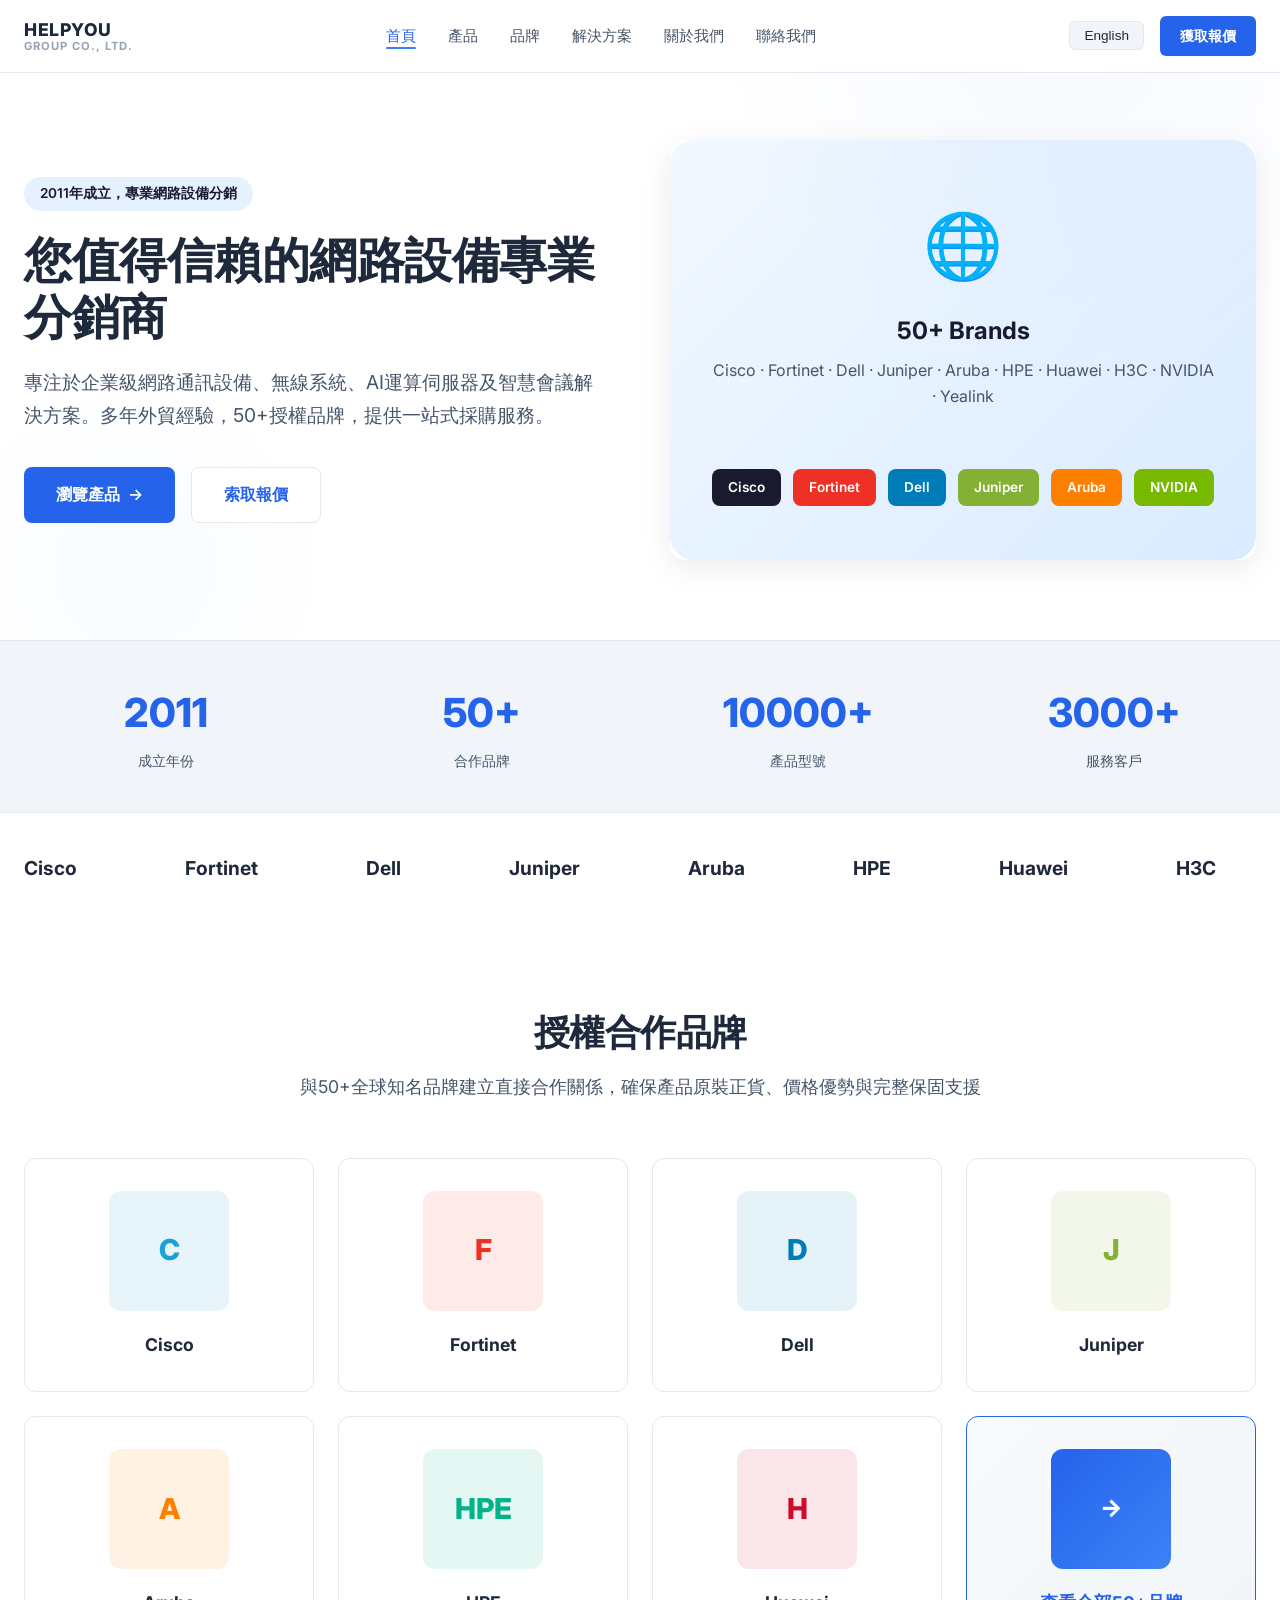
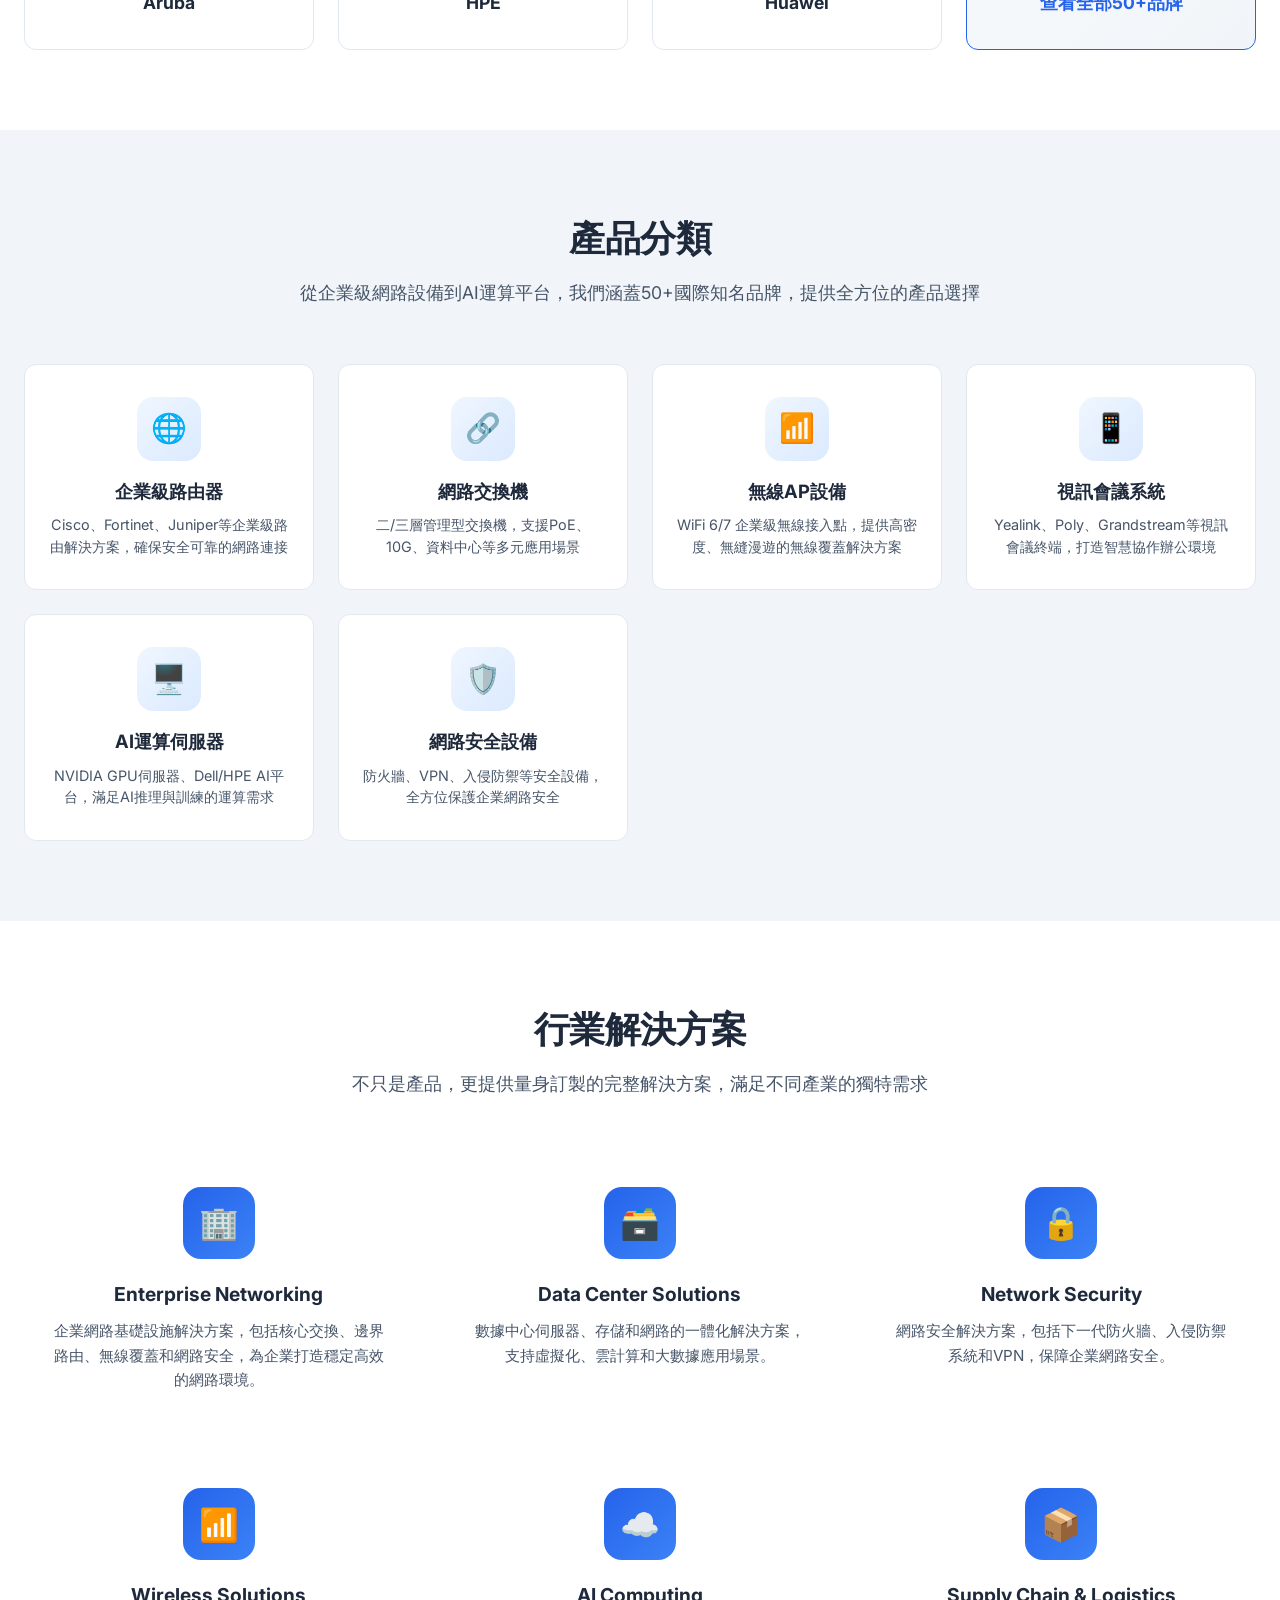
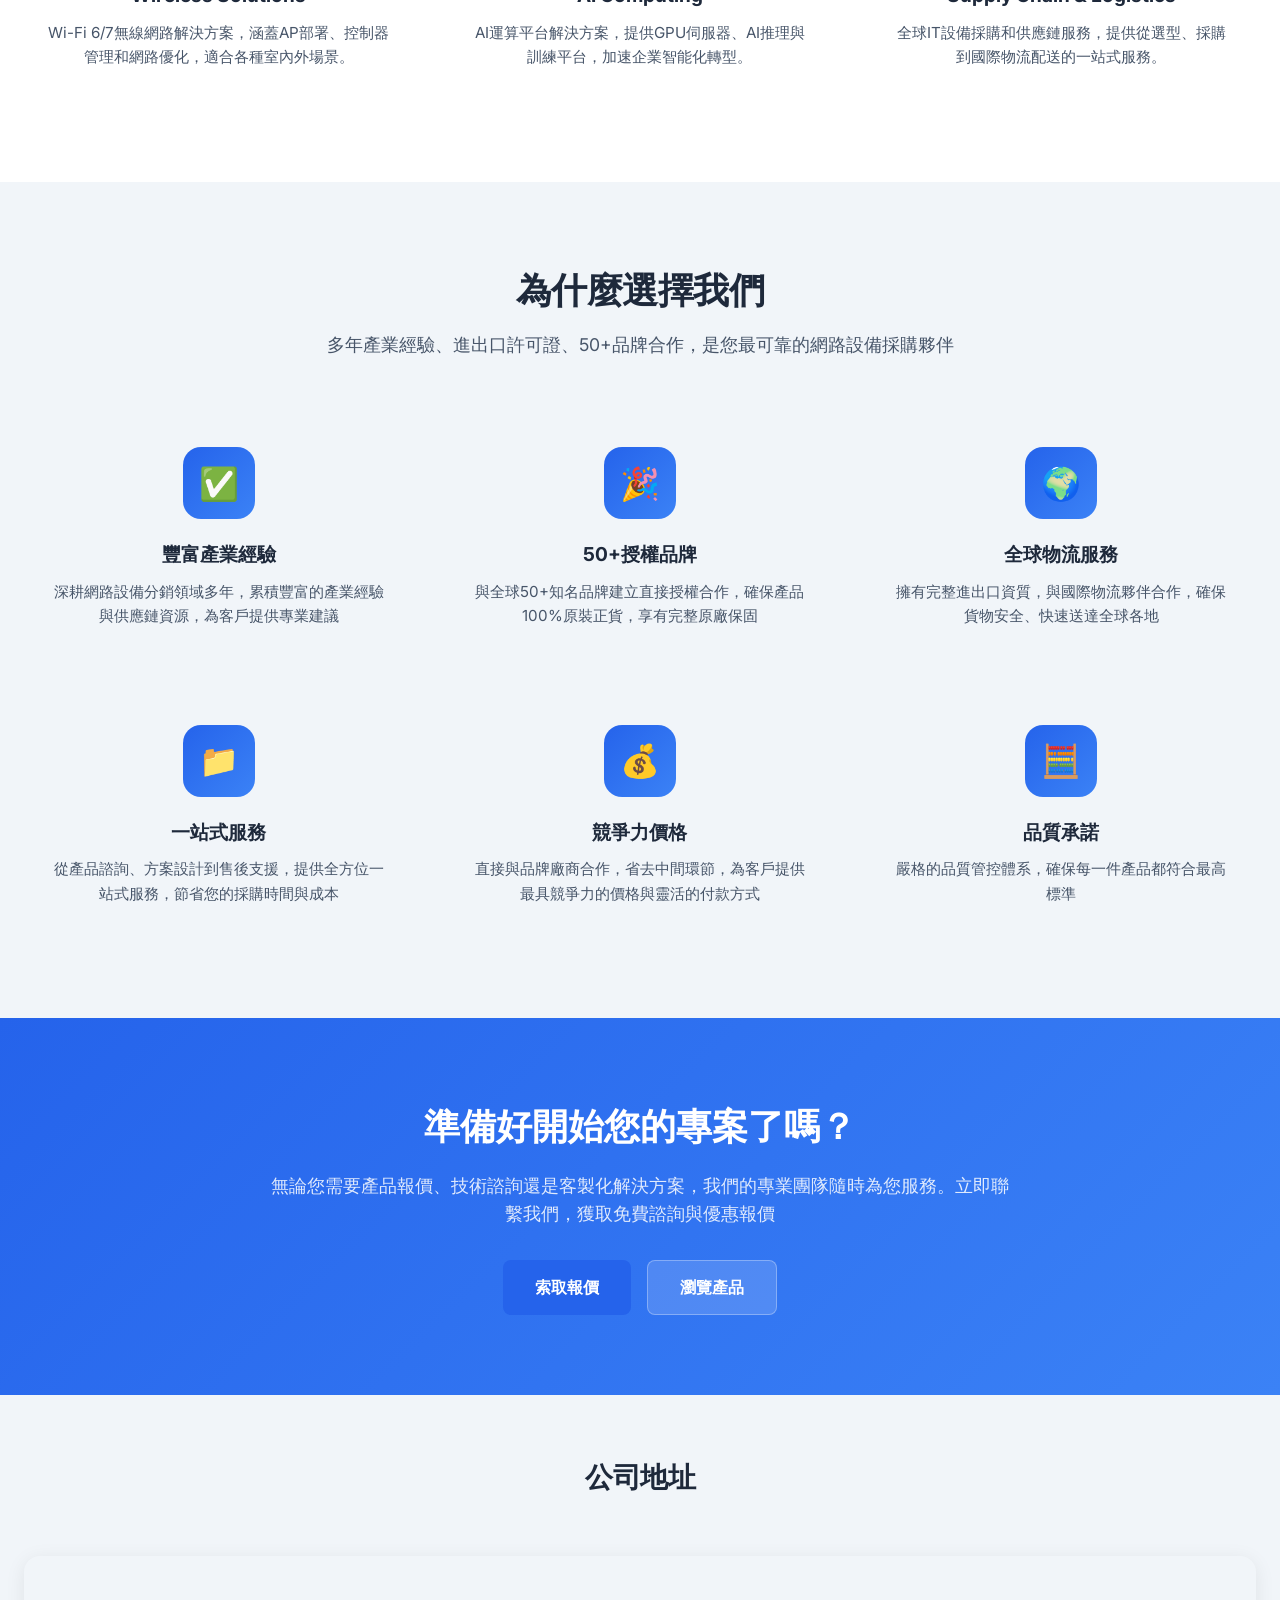
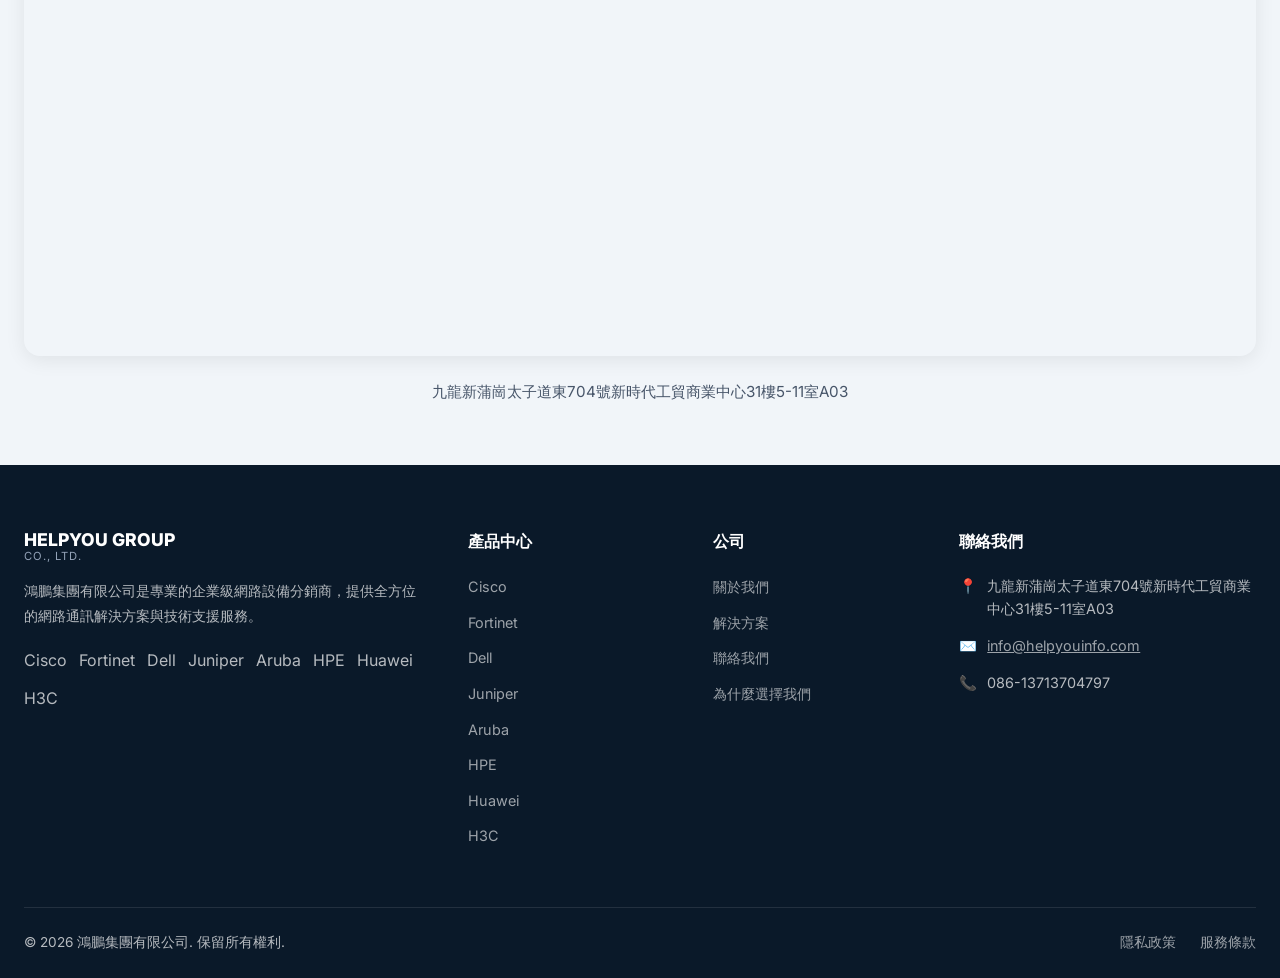
==== commit 5441195a: "helpyouinfo.com 改版 - yatyuen-hk.com 样式, 繁中+英文双语, 年份2011" ====
--- a/index.html
+++ b/index.html
@@ -1,1123 +1,327 @@
 <!DOCTYPE html>
-<html lang="zh-TW">
+<html lang="zh-Hant-HK">
 <head>
     <meta charset="UTF-8">
     <meta name="viewport" content="width=device-width, initial-scale=1.0">
-    <title data-i18n="page_title">NetLink Solutions - 專業網路設備分銷商 | 企業網路解決方案</title>
-    <script src="https://cdn.tailwindcss.com"></script>
-    <link rel="stylesheet" href="https://cdnjs.cloudflare.com/ajax/libs/font-awesome/6.4.0/css/all.min.css">
-    <style>
-        @import url('https://fonts.googleapis.com/css2?family=Noto+Sans+TC:wght@300;400;500;600;700&family=Inter:wght@300;400;500;600;700&display=swap');
-        
-        * {
-            scroll-behavior: smooth;
-        }
-        
-        body {
-            font-family: 'Inter', 'Noto Sans TC', sans-serif;
-            background-color: #f0f9ff;
-        }
-        
-        .hero-bg {
-            background: linear-gradient(135deg, #f0f9ff 0%, #e0f2fe 30%, #bae6fd 60%, #7dd3fc 100%);
-            position: relative;
-            overflow: hidden;
-        }
-        
-        .hero-bg::before {
-            content: '';
-            position: absolute;
-            top: 0;
-            left: 0;
-            right: 0;
-            bottom: 0;
-            background-image: 
-                radial-gradient(circle at 20% 80%, rgba(245, 158, 11, 0.1) 0%, transparent 50%),
-                radial-gradient(circle at 80% 20%, rgba(59, 130, 246, 0.08) 0%, transparent 50%),
-                radial-gradient(circle at 50% 50%, rgba(30, 58, 138, 0.03) 0%, transparent 70%);
-        }
-        
-        .hero-bg::after {
-            content: '';
-            position: absolute;
-            top: 0;
-            left: 0;
-            right: 0;
-            bottom: 0;
-            background-image: url("data:image/svg+xml,%3Csvg width='60' height='60' viewBox='0 0 60 60' xmlns='http://www.w3.org/2000/svg'%3E%3Cg fill='none' fill-rule='evenodd'%3E%3Cg fill='%231e40af' fill-opacity='0.03'%3E%3Cpath d='M36 34v-4h-2v4h-4v2h4v4h2v-4h4v-2h-4zm0-30V0h-2v4h-4v2h4v4h2V6h4V4h-4zM6 34v-4H4v4H0v2h4v4h2v-4h4v-2H6zM6 4V0H4v4H0v2h4v4h2V6h4V4H6z'/%3E%3C/g%3E%3C/g%3E%3C/svg%3E");
-            opacity: 0.5;
-        }
-        
-        .glass-card {
-            background: rgba(255, 255, 255, 0.7);
-            backdrop-filter: blur(10px);
-            border: 1px solid rgba(255, 255, 255, 0.9);
-            box-shadow: 0 4px 15px rgba(0, 0, 0, 0.05);
-        }
-        
-        .gradient-text {
-            background: linear-gradient(90deg, #f59e0b, #d97706);
-            -webkit-background-clip: text;
-            -webkit-text-fill-color: transparent;
-            background-clip: text;
-        }
-        
-        .product-card {
-            transition: all 0.3s ease;
-            border: 1px solid #e0f2fe;
-            background: white;
-        }
-        
-        .product-card:hover {
-            transform: translateY(-5px);
-            box-shadow: 0 20px 40px rgba(30, 58, 138, 0.12);
-            border-color: #1e40af;
-        }
-        
-        .brand-tag {
-            transition: all 0.3s ease;
-            border: 1px solid #bfdbfe;
-            background: white;
-        }
-        
-        .brand-tag:hover {
-            background: #1e40af;
-            color: white;
-            border-color: #1e40af;
-            transform: scale(1.05);
-        }
-        
-        .solution-card {
-            transition: all 0.3s ease;
-            border: 1px solid #e0f2fe;
-            background: white;
-        }
-        
-        .solution-card:hover {
-            box-shadow: 0 10px 30px rgba(30, 58, 138, 0.08);
-            border-color: #1e40af;
-        }
-        
-        .feature-card {
-            transition: all 0.3s ease;
-        }
-        
-        .feature-card:hover {
-            transform: translateY(-3px);
-        }
-        
-        .nav-link {
-            position: relative;
-        }
-        
-        .nav-link::after {
-            content: '';
-            position: absolute;
-            bottom: -2px;
-            left: 0;
-            width: 0;
-            height: 2px;
-            background: #f59e0b;
-            transition: width 0.3s ease;
-        }
-        
-        .nav-link:hover::after {
-            width: 100%;
-        }
-        
-        .btn-primary {
-            background: linear-gradient(135deg, #1e40af, #1e3a8a);
-            transition: all 0.3s ease;
-        }
-        
-        .btn-primary:hover {
-            transform: translateY(-2px);
-            box-shadow: 0 10px 20px rgba(30, 58, 138, 0.25);
-        }
-        
-        .btn-outline-hero {
-            border: 2px solid #0369a1;
-            color: #0369a1;
-            transition: all 0.3s ease;
-        }
-        
-        .btn-outline-hero:hover {
-            background: #0369a1;
-            color: white;
-        }
-        
-        .section-title::after {
-            content: '';
-            display: block;
-            width: 60px;
-            height: 4px;
-            background: linear-gradient(90deg, #fbbf24, #1e40af);
-            margin: 16px auto 0;
-            border-radius: 2px;
-        }
-        
-        .lang-switcher {
-            cursor: pointer;
-            transition: all 0.3s ease;
-        }
-        
-        .lang-switcher.active {
-            color: #1e40af;
-            font-weight: 600;
-        }
-        
-        .fade-in {
-            animation: fadeIn 0.5s ease-in-out;
-        }
-        
-        @keyframes fadeIn {
-            from { opacity: 0; transform: translateY(10px); }
-            to { opacity: 1; transform: translateY(0); }
-        }
-        
-        .stats-number {
-            font-size: 2.5rem;
-            font-weight: 700;
-            line-height: 1;
-        }
-        
-        @media (max-width: 768px) {
-            .stats-number {
-                font-size: 2rem;
-            }
-        }
-        
-        .mobile-menu {
-            display: none;
-        }
-        
-        .mobile-menu.active {
-            display: block;
-        }
-        
-        .form-card {
-            background: white;
-            border: 1px solid #bfdbfe;
-            box-shadow: 0 10px 40px rgba(30, 58, 138, 0.08);
-        }
-        
-        .form-input {
-            background: white;
-            border: 1px solid #bfdbfe;
-            color: #1f2937;
-            transition: all 0.3s ease;
-        }
-        
-        .form-input:focus {
-            border-color: #f59e0b;
-            box-shadow: 0 0 0 3px rgba(245, 158, 11, 0.1);
-            outline: none;
-        }
-        
-        .form-input::placeholder {
-            color: #9ca3af;
-        }
-        
-        .footer-bg {
-            background: linear-gradient(135deg, #dbeafe 0%, #bfdbfe 100%);
-        }
-    </style>
+    <meta name="description" content="鴻鵬集團有限公司 - 專業網路設備分銷商，代理Cisco、Fortinet、Dell、Juniper、Aruba、HPE、Huawei、H3C、NVIDIA、Yealink等50+品牌網路設備">
+    <meta name="keywords" content="網路設備,IT設備,交換機,路由器,伺服器,無線AP,視訊會議,Cisco,Fortinet,Dell,Juniper,Aruba,HPE,Huawei,H3C,NVIDIA,Yealink,香港">
+    <title data-i18n="title_home">鴻鵬集團有限公司 - 專業網路設備分銷商 | 企業網路解決方案</title>
+    <link rel="stylesheet" href="css/style.css">
+    <link href="https://fonts.googleapis.com/css2?family=Inter:wght@400;500;600;700;800&display=swap" rel="stylesheet">
 </head>
-<body class="bg-white text-gray-800">
-    <!-- Navigation -->
-    <nav class="fixed top-0 left-0 right-0 bg-white/95 backdrop-blur-md shadow-sm z-50 border-b border-blue-100">
-        <div class="max-w-7xl mx-auto px-4 sm:px-6 lg:px-8">
-            <div class="flex justify-between items-center h-16 md:h-20">
-                <!-- Logo -->
-                <div class="flex items-center space-x-2">
-                    <img src="https://aka.doubaocdn.com/s/BVZV1wm5G8" alt="Helpyou Group" class="h-14">
-                </div>
-                
-                <!-- Desktop Navigation -->
-                <div class="hidden lg:flex items-center space-x-8">
-                    <a href="#products" class="nav-link text-gray-700 hover:text-sky-800 font-medium" data-i18n="nav_products">產品</a>
-                    <a href="#solutions" class="nav-link text-gray-700 hover:text-sky-800 font-medium" data-i18n="nav_solutions">解決方案</a>
-                    <a href="#brands" class="nav-link text-gray-700 hover:text-sky-800 font-medium" data-i18n="nav_brands">品牌</a>
-                    <a href="#about" class="nav-link text-gray-700 hover:text-sky-800 font-medium" data-i18n="nav_about">關於我們</a>
-                    <a href="#contact" class="nav-link text-gray-700 hover:text-sky-800 font-medium" data-i18n="nav_contact">聯絡我們</a>
-                    
-                    <!-- Language Switcher -->
-                    <div class="flex items-center space-x-2 border-l border-blue-200 pl-6 ml-2">
-                        <span class="lang-switcher active text-sm" onclick="switchLanguage('zh')" id="lang-zh">繁體</span>
-                        <span class="text-gray-300">|</span>
-                        <span class="lang-switcher text-sm" onclick="switchLanguage('en')" id="lang-en">EN</span>
+<body data-page="home">
+    <div id="header-placeholder"></div>
+
+    <!-- Hero Section -->
+    <section class="hero">
+        <div class="hero-container">
+            <div class="hero-content">
+                <div style="display:inline-block; background: rgba(0,123,255,0.1); color: var(--primary); padding: 6px 16px; border-radius: 20px; font-size: 0.85rem; font-weight: 600; margin-bottom: 20px;" data-i18n="hero_badge">2011年成立，專業網路設備分銷</div>
+                <h1 data-i18n="hero_title">您值得信賴的網路設備專業分銷商</h1>
+                <p class="hero-subtitle" data-i18n="hero_subtitle">專注於企業級網路通訊設備、無線系統、AI運算伺服器及智慧會議解決方案。多年外貿經驗，50+授權品牌，提供一站式採購服務。</p>
+                <div class="hero-buttons">
+                    <a href="products.html" class="btn-primary">
+                        <span data-i18n="hero_btn_browse">瀏覽產品</span>
+                        <span>&rarr;</span>
+                    </a>
+                    <a href="contact.html" class="btn-secondary">
+                        <span data-i18n="hero_btn_quote">索取報價</span>
+                    </a>
+                </div>
+            </div>
+            <div class="hero-visual">
+                <div style="background: linear-gradient(135deg, rgba(0,123,255,0.05) 0%, rgba(0,123,255,0.15) 100%); border-radius: 24px; height: 100%; min-height: 400px; display: flex; align-items: center; justify-content: center; flex-wrap: wrap; gap: 16px; padding: 40px;">
+                    <div style="text-align:center; width: 100%;">
+                        <div style="font-size: 4rem; margin-bottom: 16px;">&#127760;</div>
+                        <div style="font-size: 1.5rem; font-weight: 700; color: var(--primary); margin-bottom: 8px;">50+ Brands</div>
+                        <div style="font-size: 1rem; color: var(--text-medium);">Cisco &middot; Fortinet &middot; Dell &middot; Juniper &middot; Aruba &middot; HPE &middot; Huawei &middot; H3C &middot; NVIDIA &middot; Yealink</div>
                     </div>
-                    
-                    <a href="#contact" class="btn-primary text-white px-6 py-2.5 rounded-lg font-medium text-sm" data-i18n="nav_quote">獲取報價</a>
-                </div>
-                
-                <!-- Mobile Menu Button -->
-                <button class="lg:hidden text-gray-700" onclick="toggleMobileMenu()">
-                    <i class="fas fa-bars text-xl"></i>
-                </button>
-            </div>
-        </div>
-        
-        <!-- Mobile Menu -->
-        <div id="mobile-menu" class="mobile-menu lg:hidden bg-white border-t">
-            <div class="px-4 py-4 space-y-3">
-                <a href="#products" class="block text-gray-700 hover:text-sky-800 font-medium py-2" data-i18n="nav_products" onclick="toggleMobileMenu()">產品</a>
-                <a href="#solutions" class="block text-gray-700 hover:text-sky-800 font-medium py-2" data-i18n="nav_solutions" onclick="toggleMobileMenu()">解決方案</a>
-                <a href="#brands" class="block text-gray-700 hover:text-sky-800 font-medium py-2" data-i18n="nav_brands" onclick="toggleMobileMenu()">品牌</a>
-                <a href="#about" class="block text-gray-700 hover:text-sky-800 font-medium py-2" data-i18n="nav_about" onclick="toggleMobileMenu()">關於我們</a>
-                <a href="#contact" class="block text-gray-700 hover:text-sky-800 font-medium py-2" data-i18n="nav_contact" onclick="toggleMobileMenu()">聯絡我們</a>
-                <div class="flex items-center space-x-4 pt-3 border-t border-blue-200">
-                    <span class="lang-switcher active text-sm" onclick="switchLanguage('zh')" id="lang-zh-mobile">繁體中文</span>
-                    <span class="text-gray-300">|</span>
-                    <span class="lang-switcher text-sm" onclick="switchLanguage('en')" id="lang-en-mobile">English</span>
-                </div>
-                <a href="#contact" class="btn-primary text-white px-6 py-2.5 rounded-lg font-medium text-center block mt-4" data-i18n="nav_quote" onclick="toggleMobileMenu()">獲取報價</a>
-            </div>
-        </div>
-    </nav>
-
-    <!-- Hero Section -->
-    <section class="hero-bg min-h-screen flex items-center pt-20">
-        <div class="max-w-7xl mx-auto px-4 sm:px-6 lg:px-8 py-20 relative z-10">
-            <div class="grid lg:grid-cols-2 gap-12 items-center">
-                <div class="text-gray-900 fade-in">
-                    <div class="inline-flex items-center glass-card px-4 py-2 rounded-full mb-6">
-                        <span class="w-2 h-2 bg-green-500 rounded-full mr-2 animate-pulse"></span>
-                        <span class="text-sm text-gray-700" data-i18n="hero_badge">15年專業網路設備分銷經驗</span>
+                    <div style="display: flex; gap: 12px; flex-wrap: wrap; justify-content: center; margin-top: 16px;">
+                        <span style="background: var(--primary); color: white; padding: 8px 16px; border-radius: 8px; font-size: 0.85rem; font-weight: 600;">Cisco</span>
+                        <span style="background: #ee3124; color: white; padding: 8px 16px; border-radius: 8px; font-size: 0.85rem; font-weight: 600;">Fortinet</span>
+                        <span style="background: #007db8; color: white; padding: 8px 16px; border-radius: 8px; font-size: 0.85rem; font-weight: 600;">Dell</span>
+                        <span style="background: #84b135; color: white; padding: 8px 16px; border-radius: 8px; font-size: 0.85rem; font-weight: 600;">Juniper</span>
+                        <span style="background: #ff7f00; color: white; padding: 8px 16px; border-radius: 8px; font-size: 0.85rem; font-weight: 600;">Aruba</span>
+                        <span style="background: #76b900; color: white; padding: 8px 16px; border-radius: 8px; font-size: 0.85rem; font-weight: 600;">NVIDIA</span>
                     </div>
-                    
-                    <h1 class="text-4xl md:text-5xl lg:text-6xl font-bold leading-tight mb-6">
-                        <span data-i18n="hero_title_1">您值得信賴的</span><br>
-                        <span class="gradient-text" data-i18n="hero_title_2">網路設備</span><br>
-                        <span data-i18n="hero_title_3">專業分銷商</span>
-                    </h1>
-                    
-                    <p class="text-lg text-gray-600 mb-8 max-w-lg leading-relaxed" data-i18n="hero_desc">
-                        專注於企業級網路通訊設備、無線系統、AI運算伺服器及智慧會議解決方案。
-                        15年外貿經驗，50+授權品牌，提供一站式採購服務。
-                    </p>
-                    
-                    <div class="flex flex-wrap gap-4">
-                        <a href="#products" class="btn-primary text-white px-8 py-3.5 rounded-lg font-semibold inline-flex items-center">
-                            <span data-i18n="hero_btn_1">瀏覽產品</span>
-                            <i class="fas fa-arrow-right ml-2"></i>
-                        </a>
-                        <a href="#contact" class="btn-outline-hero px-8 py-3.5 rounded-lg font-semibold inline-flex items-center" data-i18n="hero_btn_2">
-                            索取報價
-                        </a>
-                    </div>
-                </div>
-                
-                <!-- Stats Cards -->
-                <div class="grid grid-cols-2 gap-4 fade-in">
-                    <div class="glass-card rounded-2xl p-6 text-center">
-                        <div class="stats-number gradient-text mb-2">4+</div>
-                        <div class="text-gray-600 text-sm" data-i18n="stat_years">年產業經驗</div>
-                    </div>
-                    <div class="glass-card rounded-2xl p-6 text-center">
-                        <div class="stats-number gradient-text mb-2">50+</div>
-                        <div class="text-gray-600 text-sm" data-i18n="stat_brands">合作品牌</div>
-                    </div>
-                    <div class="glass-card rounded-2xl p-6 text-center">
-                        <div class="stats-number gradient-text mb-2">10000+</div>
-                        <div class="text-gray-600 text-sm" data-i18n="stat_products">產品型號</div>
-                    </div>
-                    <div class="glass-card rounded-2xl p-6 text-center">
-                        <div class="stats-number gradient-text mb-2">3000+</div>
-                        <div class="text-gray-600 text-sm" data-i18n="stat_clients">服務客戶</div>
-                    </div>
-                    
-                    <!-- Trusted Brands -->
-                    <div class="col-span-2 glass-card rounded-2xl p-6">
-                        <div class="text-gray-600 text-sm mb-4" data-i18n="trusted_brands">授權合作品牌</div>
-                        <div class="flex flex-wrap gap-2">
-                            <span class="bg-white/80 px-3 py-1.5 rounded text-xs text-gray-700">Cisco</span>
-                            <span class="bg-white/80 px-3 py-1.5 rounded text-xs text-gray-700">Fortinet</span>
-                            <span class="bg-white/80 px-3 py-1.5 rounded text-xs text-gray-700">Dell</span>
-                            <span class="bg-white/80 px-3 py-1.5 rounded text-xs text-gray-700">Grandstream</span>
-                            <span class="bg-white/80 px-3 py-1.5 rounded text-xs text-gray-700">Yealink</span>
-                            <span class="bg-white/80 px-3 py-1.5 rounded text-xs text-gray-700">Poly</span>
-                            <span class="bg-white/80 px-3 py-1.5 rounded text-xs text-gray-700">Aruba</span>
-                            <span class="bg-amber-100 text-amber-700 px-3 py-1.5 rounded text-xs font-medium" data-i18n="more_brands">+更多</span>
-                        </div>
-                    </div>
-                </div>
-            </div>
-        </div>
-    </section>
-
-    <!-- Product Categories -->
-    <section id="products" class="py-20 content-section">
-        <div class="max-w-7xl mx-auto px-4 sm:px-6 lg:px-8">
-            <div class="text-center mb-16">
-                <h2 class="text-3xl md:text-4xl font-bold text-gray-900 section-title" data-i18n="products_title">產品分類</h2>
-                <p class="text-gray-600 mt-6 max-w-2xl mx-auto" data-i18n="products_subtitle">
-                    從企業級網路設備到AI運算平台，我們涵蓋50+國際知名品牌，提供全方位的產品選擇
-                </p>
-            </div>
-            
-            <div class="grid md:grid-cols-2 lg:grid-cols-3 gap-6">
-                <!-- Product 1 -->
-                <div class="product-card bg-white rounded-2xl p-8">
-                    <div class="w-14 h-14 bg-amber-100 rounded-xl flex items-center justify-center mb-6">
-                        <i class="fas fa-router text-amber-600 text-2xl"></i>
-                    </div>
-                    <h3 class="text-xl font-bold text-gray-900 mb-3" data-i18n="product_1_title">企業級路由器</h3>
-                    <p class="text-gray-600 mb-6 leading-relaxed" data-i18n="product_1_desc">
-                        Cisco、Fortinet、Juniper等企業級路由解決方案，確保安全可靠的網路連接。
-                    </p>
-                    <a href="#contact" class="text-blue-800 font-medium inline-flex items-center hover:text-blue-900">
-                        <span data-i18n="explore_more">了解更多</span>
-                        <i class="fas fa-arrow-right ml-2 text-sm"></i>
-                    </a>
-                </div>
-                
-                <!-- Product 2 -->
-                <div class="product-card bg-white rounded-2xl p-8">
-                    <div class="w-14 h-14 bg-green-100 rounded-xl flex items-center justify-center mb-6">
-                        <i class="fas fa-network-wired text-green-600 text-2xl"></i>
-                    </div>
-                    <h3 class="text-xl font-bold text-gray-900 mb-3" data-i18n="product_2_title">網路交換機</h3>
-                    <p class="text-gray-600 mb-6 leading-relaxed" data-i18n="product_2_desc">
-                        二/三層管理型交換機，支援PoE、10G、資料中心等多元應用場景。
-                    </p>
-                    <a href="#contact" class="text-blue-800 font-medium inline-flex items-center hover:text-blue-900">
-                        <span data-i18n="explore_more">了解更多</span>
-                        <i class="fas fa-arrow-right ml-2 text-sm"></i>
-                    </a>
-                </div>
-                
-                <!-- Product 3 -->
-                <div class="product-card bg-white rounded-2xl p-8">
-                    <div class="w-14 h-14 bg-purple-100 rounded-xl flex items-center justify-center mb-6">
-                        <i class="fas fa-wifi text-purple-600 text-2xl"></i>
-                    </div>
-                    <h3 class="text-xl font-bold text-gray-900 mb-3" data-i18n="product_3_title">無線AP設備</h3>
-                    <p class="text-gray-600 mb-6 leading-relaxed" data-i18n="product_3_desc">
-                        WiFi 6/7 企業級無線接入點，提供高密度、無縫漫遊的無線覆蓋解決方案。
-                    </p>
-                    <a href="#contact" class="text-blue-800 font-medium inline-flex items-center hover:text-blue-900">
-                        <span data-i18n="explore_more">了解更多</span>
-                        <i class="fas fa-arrow-right ml-2 text-sm"></i>
-                    </a>
-                </div>
-                
-                <!-- Product 4 -->
-                <div class="product-card bg-white rounded-2xl p-8">
-                    <div class="w-14 h-14 bg-orange-100 rounded-xl flex items-center justify-center mb-6">
-                        <i class="fas fa-video text-orange-600 text-2xl"></i>
-                    </div>
-                    <h3 class="text-xl font-bold text-gray-900 mb-3" data-i18n="product_4_title">視訊會議系統</h3>
-                    <p class="text-gray-600 mb-6 leading-relaxed" data-i18n="product_4_desc">
-                        Yealink、Poly、Grandstream等視訊會議終端，打造智慧協作辦公環境。
-                    </p>
-                    <a href="#contact" class="text-blue-800 font-medium inline-flex items-center hover:text-blue-900">
-                        <span data-i18n="explore_more">了解更多</span>
-                        <i class="fas fa-arrow-right ml-2 text-sm"></i>
-                    </a>
-                </div>
-                
-                <!-- Product 5 -->
-                <div class="product-card bg-white rounded-2xl p-8">
-                    <div class="w-14 h-14 bg-red-100 rounded-xl flex items-center justify-center mb-6">
-                        <i class="fas fa-microchip text-red-600 text-2xl"></i>
-                    </div>
-                    <h3 class="text-xl font-bold text-gray-900 mb-3" data-i18n="product_5_title">AI運算伺服器</h3>
-                    <p class="text-gray-600 mb-6 leading-relaxed" data-i18n="product_5_desc">
-                        NVIDIA GPU伺服器、Dell/HPE AI平台，滿足AI推理與訓練的運算需求。
-                    </p>
-                    <a href="#contact" class="text-blue-800 font-medium inline-flex items-center hover:text-blue-900">
-                        <span data-i18n="explore_more">了解更多</span>
-                        <i class="fas fa-arrow-right ml-2 text-sm"></i>
-                    </a>
-                </div>
-                
-                <!-- Product 6 -->
-                <div class="product-card bg-white rounded-2xl p-8">
-                    <div class="w-14 h-14 bg-teal-100 rounded-xl flex items-center justify-center mb-6">
-                        <i class="fas fa-shield-alt text-teal-600 text-2xl"></i>
-                    </div>
-                    <h3 class="text-xl font-bold text-gray-900 mb-3" data-i18n="product_6_title">網路安全設備</h3>
-                    <p class="text-gray-600 mb-6 leading-relaxed" data-i18n="product_6_desc">
-                        防火牆、VPN、入侵防禦等安全設備，全方位保護企業網路安全。
-                    </p>
-                    <a href="#contact" class="text-blue-800 font-medium inline-flex items-center hover:text-blue-900">
-                        <span data-i18n="explore_more">了解更多</span>
-                        <i class="fas fa-arrow-right ml-2 text-sm"></i>
-                    </a>
-                </div>
-            </div>
-        </div>
-    </section>
-
-    <!-- Brand Partners -->
-    <section id="brands" class="py-20 bg-white">
-        <div class="max-w-7xl mx-auto px-4 sm:px-6 lg:px-8">
-            <div class="text-center mb-16">
-                <h2 class="text-3xl md:text-4xl font-bold text-gray-900 section-title" data-i18n="brands_title">授權合作品牌</h2>
-                <p class="text-gray-600 mt-6 max-w-2xl mx-auto" data-i18n="brands_subtitle">
-                    與50+全球知名品牌建立直接合作關係，確保產品原裝正貨、價格優勢與完整保固支援
-                </p>
-            </div>
-            
-            <div class="flex flex-wrap justify-center gap-4">
-                <span class="brand-tag px-6 py-3 rounded-full text-gray-700 font-medium cursor-pointer">Cisco</span>
-                <span class="brand-tag px-6 py-3 rounded-full text-gray-700 font-medium cursor-pointer">Fortinet</span>
-                <span class="brand-tag px-6 py-3 rounded-full text-gray-700 font-medium cursor-pointer">Dell</span>
-                <span class="brand-tag px-6 py-3 rounded-full text-gray-700 font-medium cursor-pointer">Grandstream</span>
-                <span class="brand-tag px-6 py-3 rounded-full text-gray-700 font-medium cursor-pointer">Yealink</span>
-                <span class="brand-tag px-6 py-3 rounded-full text-gray-700 font-medium cursor-pointer">Poly</span>
-                <span class="brand-tag px-6 py-3 rounded-full text-gray-700 font-medium cursor-pointer">Aruba</span>
-                <span class="brand-tag px-6 py-3 rounded-full text-gray-700 font-medium cursor-pointer">Juniper</span>
-                <span class="brand-tag px-6 py-3 rounded-full text-gray-700 font-medium cursor-pointer">HPE</span>
-                <span class="brand-tag px-6 py-3 rounded-full text-gray-700 font-medium cursor-pointer">Avaya</span>
-                <span class="brand-tag px-6 py-3 rounded-full text-gray-700 font-medium cursor-pointer">NVIDIA</span>
-                <span class="brand-tag px-6 py-3 rounded-full text-gray-700 font-medium cursor-pointer">Ubiquiti</span>
-                <span class="brand-tag px-6 py-3 rounded-full text-gray-700 font-medium cursor-pointer">Ruckus</span>
-                <span class="brand-tag px-6 py-3 rounded-full text-gray-700 font-medium cursor-pointer">Huawei</span>
-                <span class="brand-tag px-6 py-3 rounded-full text-gray-700 font-medium cursor-pointer">H3C</span>
-                <span class="brand-tag px-6 py-3 rounded-full text-gray-700 font-medium cursor-pointer">Ruijie</span>
-                <span class="brand-tag px-6 py-3 rounded-full text-gray-700 font-medium cursor-pointer">Logitech</span>
-                <span class="brand-tag px-6 py-3 rounded-full text-gray-700 font-medium cursor-pointer">Fanvil</span>
-                <span class="brand-tag px-6 py-3 rounded-full text-gray-700 font-medium cursor-pointer">Sangfor</span>
-                <span class="brand-tag px-6 py-3 rounded-full text-gray-700 font-medium cursor-pointer">APC</span>
-            </div>
-            
-            <div class="text-center mt-10">
-                <a href="#contact" class="text-blue-800 font-medium inline-flex items-center hover:text-blue-900">
-                    <span data-i18n="view_all_brands">查看全部50+品牌</span>
-                    <i class="fas fa-arrow-right ml-2"></i>
-                </a>
-            </div>
-        </div>
-    </section>
-
-    <!-- Industry Solutions -->
-    <section id="solutions" class="py-20 content-section">
-        <div class="max-w-7xl mx-auto px-4 sm:px-6 lg:px-8">
-            <div class="text-center mb-16">
-                <h2 class="text-3xl md:text-4xl font-bold text-gray-900 section-title" data-i18n="solutions_title">行業解決方案</h2>
-                <p class="text-gray-600 mt-6 max-w-2xl mx-auto" data-i18n="solutions_subtitle">
-                    不只是產品，更提供量身訂製的完整解決方案，滿足不同產業的獨特需求
-                </p>
-            </div>
-            
-            <div class="grid md:grid-cols-2 gap-6">
-                <!-- Solution 1 -->
-                <div class="solution-card bg-white rounded-2xl p-8 flex gap-6">
-                    <div class="w-14 h-14 bg-amber-100 rounded-xl flex items-center justify-center flex-shrink-0">
-                        <i class="fas fa-building text-amber-600 text-xl"></i>
-                    </div>
-                    <div>
-                        <h3 class="text-xl font-bold text-gray-900 mb-3" data-i18n="solution_1_title">企業網路架構</h3>
-                        <p class="text-gray-600 mb-4" data-i18n="solution_1_desc">
-                            為辦公室、園區及資料中心提供端到端的有線與無線網路佈建方案。
-                        </p>
-                        <a href="#contact" class="text-blue-800 font-medium inline-flex items-center hover:text-blue-900 text-sm">
-                            <span data-i18n="learn_more">了解更多</span>
-                            <i class="fas fa-arrow-right ml-2"></i>
-                        </a>
-                    </div>
-                </div>
-                
-                <!-- Solution 2 -->
-                <div class="solution-card bg-white rounded-2xl p-8 flex gap-6">
-                    <div class="w-14 h-14 bg-green-100 rounded-xl flex items-center justify-center flex-shrink-0">
-                        <i class="fas fa-school text-green-600 text-xl"></i>
-                    </div>
-                    <div>
-                        <h3 class="text-xl font-bold text-gray-900 mb-3" data-i18n="solution_2_title">校園無線覆蓋</h3>
-                        <p class="text-gray-600 mb-4" data-i18n="solution_2_desc">
-                            為學校、醫院及工業園區提供高密度WiFi 6/7無線網路部署方案。
-                        </p>
-                        <a href="#contact" class="text-blue-800 font-medium inline-flex items-center hover:text-blue-900 text-sm">
-                            <span data-i18n="learn_more">了解更多</span>
-                            <i class="fas fa-arrow-right ml-2"></i>
-                        </a>
-                    </div>
-                </div>
-                
-                <!-- Solution 3 -->
-                <div class="solution-card bg-white rounded-2xl p-8 flex gap-6">
-                    <div class="w-14 h-14 bg-purple-100 rounded-xl flex items-center justify-center flex-shrink-0">
-                        <i class="fas fa-users text-purple-600 text-xl"></i>
-                    </div>
-                    <div>
-                        <h3 class="text-xl font-bold text-gray-900 mb-3" data-i18n="solution_3_title">智慧會議室</h3>
-                        <p class="text-gray-600 mb-4" data-i18n="solution_3_desc">
-                            視訊會議、數位白板及統一通訊整合方案，打造混合辦公新體驗。
-                        </p>
-                        <a href="#contact" class="text-blue-800 font-medium inline-flex items-center hover:text-blue-900 text-sm">
-                            <span data-i18n="learn_more">了解更多</span>
-                            <i class="fas fa-arrow-right ml-2"></i>
-                        </a>
-                    </div>
-                </div>
-                
-                <!-- Solution 4 -->
-                <div class="solution-card bg-white rounded-2xl p-8 flex gap-6">
-                    <div class="w-14 h-14 bg-orange-100 rounded-xl flex items-center justify-center flex-shrink-0">
-                        <i class="fas fa-brain text-orange-600 text-xl"></i>
-                    </div>
-                    <div>
-                        <h3 class="text-xl font-bold text-gray-900 mb-3" data-i18n="solution_4_title">AI運算中心</h3>
-                        <p class="text-gray-600 mb-4" data-i18n="solution_4_desc">
-                            GPU叢集設計、AI伺服器採購及運算基礎架構建置，滿足AI工作負載需求。
-                        </p>
-                        <a href="#contact" class="text-blue-800 font-medium inline-flex items-center hover:text-blue-900 text-sm">
-                            <span data-i18n="learn_more">了解更多</span>
-                            <i class="fas fa-arrow-right ml-2"></i>
-                        </a>
-                    </div>
-                </div>
-            </div>
-        </div>
-    </section>
-
-    <!-- Why Choose Us -->
-    <section id="about" class="py-20 bg-white">
-        <div class="max-w-7xl mx-auto px-4 sm:px-6 lg:px-8">
-            <div class="text-center mb-16">
-                <h2 class="text-3xl md:text-4xl font-bold text-gray-900 section-title" data-i18n="why_title">為什麼選擇我們</h2>
-                <p class="text-gray-600 mt-6 max-w-2xl mx-auto" data-i18n="why_subtitle">
-                    15年產業經驗、進出口許可證、50+品牌合作，是您最可靠的網路設備採購夥伴
-                </p>
-            </div>
-            
-            <div class="grid md:grid-cols-3 gap-8">
-                <!-- Feature 1 -->
-                <div class="feature-card text-center">
-                    <div class="w-20 h-20 bg-gradient-to-br from-blue-500 to-blue-700 rounded-2xl flex items-center justify-center mx-auto mb-6">
-                        <i class="fas fa-award text-white text-3xl"></i>
-                    </div>
-                    <h3 class="text-xl font-bold text-gray-900 mb-4" data-i18n="feature_1_title">15年專業經驗</h3>
-                    <p class="text-gray-600 leading-relaxed" data-i18n="feature_1_desc">
-                        深耕網路設備分銷領域15年，累積豐富的產業經驗與供應鏈資源，為客戶提供專業建議。
-                    </p>
-                </div>
-                
-                <!-- Feature 2 -->
-                <div class="feature-card text-center">
-                    <div class="w-20 h-20 bg-gradient-to-br from-green-500 to-green-700 rounded-2xl flex items-center justify-center mx-auto mb-6">
-                        <i class="fas fa-handshake text-white text-3xl"></i>
-                    </div>
-                    <h3 class="text-xl font-bold text-gray-900 mb-4" data-i18n="feature_2_title">50+授權品牌</h3>
-                    <p class="text-gray-600 leading-relaxed" data-i18n="feature_2_desc">
-                        與全球50+知名品牌建立直接授權合作，確保產品100%原裝正貨，享有完整原廠保固。
-                    </p>
-                </div>
-                
-                <!-- Feature 3 -->
-                <div class="feature-card text-center">
-                    <div class="w-20 h-20 bg-gradient-to-br from-purple-500 to-purple-700 rounded-2xl flex items-center justify-center mx-auto mb-6">
-                        <i class="fas fa-globe text-white text-3xl"></i>
-                    </div>
-                    <h3 class="text-xl font-bold text-gray-900 mb-4" data-i18n="feature_3_title">全球物流服務</h3>
-                    <p class="text-gray-600 leading-relaxed" data-i18n="feature_3_desc">
-                        擁有完整進出口資質，與國際物流夥伴合作，確保貨物安全、快速送達全球各地。
-                    </p>
-                </div>
-            </div>
-            
-            <div class="grid md:grid-cols-2 gap-8 mt-12">
-                <!-- Feature 4 -->
-                <div class="feature-card text-center">
-                    <div class="w-20 h-20 bg-gradient-to-br from-orange-500 to-orange-700 rounded-2xl flex items-center justify-center mx-auto mb-6">
-                        <i class="fas fa-headset text-white text-3xl"></i>
-                    </div>
-                    <h3 class="text-xl font-bold text-gray-900 mb-4" data-i18n="feature_4_title">一站式服務</h3>
-                    <p class="text-gray-600 leading-relaxed" data-i18n="feature_4_desc">
-                        從產品諮詢、方案設計到售後支援，提供全方位一站式服務，節省您的採購時間與成本。
-                    </p>
-                </div>
-                
-                <!-- Feature 5 -->
-                <div class="feature-card text-center">
-                    <div class="w-20 h-20 bg-gradient-to-br from-teal-500 to-teal-700 rounded-2xl flex items-center justify-center mx-auto mb-6">
-                        <i class="fas fa-tags text-white text-3xl"></i>
-                    </div>
-                    <h3 class="text-xl font-bold text-gray-900 mb-4" data-i18n="feature_5_title">競爭力價格</h3>
-                    <p class="text-gray-600 leading-relaxed" data-i18n="feature_5_desc">
-                        直接與品牌廠商合作，省去中間環節，為客戶提供最具競爭力的價格與靈活的付款方式。
-                    </p>
-                </div>
-            </div>
-        </div>
-    </section>
-
-    <!-- Contact Section -->
-    <section id="contact" class="py-20 bg-white">
-        <div class="max-w-7xl mx-auto px-4 sm:px-6 lg:px-8">
-            <div class="grid lg:grid-cols-2 gap-12 items-center">
-                <div>
-                    <h2 class="text-3xl md:text-4xl font-bold text-gray-900 mb-6" data-i18n="contact_title">準備好開始您的專案了嗎？</h2>
-                    <p class="text-gray-600 text-lg mb-8 leading-relaxed" data-i18n="contact_desc">
-                        無論您需要產品報價、技術諮詢還是客製化解決方案，我們的專業團隊隨時為您服務。
-                        立即聯繫我們，獲取免費諮詢與優惠報價。
-                    </p>
-                    
-                    <div class="space-y-6">
-                        <div class="flex items-center gap-4">
-                            <div class="w-12 h-12 bg-amber-100 rounded-lg flex items-center justify-center">
-                                <i class="fas fa-envelope text-amber-600"></i>
-                            </div>
-                            <div>
-                                <div class="text-gray-500 text-sm" data-i18n="contact_email_label">電子郵件</div>
-                                <div class="text-gray-900 font-medium">info@helpyouinfo.com</div>
-                            </div>
-                        </div>
-                        
-                        <div class="flex items-center gap-4">
-                            <div class="w-12 h-12 bg-amber-100 rounded-lg flex items-center justify-center">
-                                <i class="fas fa-phone text-amber-600"></i>
-                            </div>
-                            <div>
-                                <div class="text-gray-500 text-sm" data-i18n="contact_phone_label">聯絡電話</div>
-                                <div class="text-gray-900 font-medium">086-13713704797</div>
-                            </div>
-                        </div>
-                        
-                        <div class="flex items-center gap-4">
-                            <div class="w-12 h-12 bg-amber-100 rounded-lg flex items-center justify-center">
-                                <i class="fas fa-map-marker-alt text-amber-600"></i>
-                            </div>
-                            <div>
-                                <div class="text-gray-500 text-sm" data-i18n="contact_address_label">公司地址</div>
-                                <div class="text-gray-900 font-medium" data-i18n="contact_address">中國深圳市福田區華強北</div>
-                            </div>
-                        </div>
-                    </div>
-                </div>
-                
-                <!-- Contact Form -->
-                <div class="form-card rounded-2xl p-8">
-                    <h3 class="text-2xl font-bold text-gray-900 mb-6" data-i18n="form_title">索取報價</h3>
-                    <form class="space-y-5">
-                        <div class="grid md:grid-cols-2 gap-5">
-                            <div>
-                                <label class="block text-gray-700 text-sm mb-2" data-i18n="form_name">姓名</label>
-                                <input type="text" class="form-input w-full px-4 py-3 rounded-lg" placeholder="Your Name">
-                            </div>
-                            <div>
-                                <label class="block text-gray-700 text-sm mb-2" data-i18n="form_company">公司名稱</label>
-                                <input type="text" class="form-input w-full px-4 py-3 rounded-lg" placeholder="Company">
-                            </div>
-                        </div>
-                        <div>
-                            <label class="block text-gray-700 text-sm mb-2" data-i18n="form_email">電子郵件</label>
-                            <input type="email" class="form-input w-full px-4 py-3 rounded-lg" placeholder="email@example.com">
-                        </div>
-                        <div>
-                            <label class="block text-gray-700 text-sm mb-2" data-i18n="form_product">感興趣的產品</label>
-                            <select class="form-input w-full px-4 py-3 rounded-lg">
-                                <option value="" data-i18n="form_select">請選擇產品類別</option>
-                                <option value="router" data-i18n="form_opt_router">企業級路由器</option>
-                                <option value="switch" data-i18n="form_opt_switch">網路交換機</option>
-                                <option value="wireless" data-i18n="form_opt_wireless">無線AP設備</option>
-                                <option value="video" data-i18n="form_opt_video">視訊會議系統</option>
-                                <option value="server" data-i18n="form_opt_server">AI運算伺服器</option>
-                                <option value="security" data-i18n="form_opt_security">網路安全設備</option>
-                                <option value="other" data-i18n="form_opt_other">其他</option>
-                            </select>
-                        </div>
-                        <div>
-                            <label class="block text-gray-700 text-sm mb-2" data-i18n="form_message">需求描述</label>
-                            <textarea rows="4" class="form-input w-full px-4 py-3 rounded-lg resize-none" data-i18n-placeholder="form_message_placeholder" placeholder="請描述您的具體需求..."></textarea>
-                        </div>
-                        <button type="submit" class="w-full btn-primary text-white py-3.5 rounded-lg font-semibold" data-i18n="form_submit">
-                            提交諮詢
-                        </button>
-                    </form>
-                </div>
-            </div>
-        </div>
-    </section>
-
-    <!-- Footer -->
-    <footer class="footer-bg text-gray-700 py-16">
-        <div class="max-w-7xl mx-auto px-4 sm:px-6 lg:px-8">
-            <div class="grid md:grid-cols-2 lg:grid-cols-4 gap-10">
-                <!-- Company Info -->
-                <div>
-                    <div class="flex items-center space-x-2 mb-6">
-                        <img src="https://aka.doubaocdn.com/s/BVZV1wm5G8" alt="Helpyou Group" class="h-16">
-                    </div>
-                    <p class="text-sm leading-relaxed mb-6" data-i18n="footer_desc">
-                        專業的企業級網路設備分銷商，提供全方位的網路通訊解決方案與技術支援服務。
-                    </p>
-                    <div class="flex space-x-4">
-                        <a href="#" class="w-10 h-10 bg-white/60 rounded-lg flex items-center justify-center hover:bg-blue-600 transition-colors">
-                            <i class="fab fa-linkedin-in"></i>
-                        </a>
-                        <a href="#" class="w-10 h-10 bg-white/60 rounded-lg flex items-center justify-center hover:bg-blue-600 transition-colors">
-                            <i class="fab fa-facebook-f"></i>
-                        </a>
-                        <a href="#" class="w-10 h-10 bg-white/60 rounded-lg flex items-center justify-center hover:bg-green-600 transition-colors">
-                            <i class="fab fa-whatsapp"></i>
-                        </a>
-                        <a href="#" class="w-10 h-10 bg-white/60 rounded-lg flex items-center justify-center hover:bg-blue-400 transition-colors">
-                            <i class="fab fa-twitter"></i>
-                        </a>
-                    </div>
-                </div>
-                
-                <!-- Products -->
-                <div>
-                    <h4 class="text-gray-900 font-semibold mb-6" data-i18n="footer_products">產品中心</h4>
-                    <ul class="space-y-3 text-sm">
-                        <li><a href="#" class="hover:text-blue-800 transition-colors" data-i18n="footer_p1">企業級路由器</a></li>
-                        <li><a href="#" class="hover:text-blue-800 transition-colors" data-i18n="footer_p2">網路交換機</a></li>
-                        <li><a href="#" class="hover:text-blue-800 transition-colors" data-i18n="footer_p3">無線AP設備</a></li>
-                        <li><a href="#" class="hover:text-blue-800 transition-colors" data-i18n="footer_p4">視訊會議系統</a></li>
-                        <li><a href="#" class="hover:text-blue-800 transition-colors" data-i18n="footer_p5">AI運算伺服器</a></li>
-                        <li><a href="#" class="hover:text-blue-800 transition-colors" data-i18n="footer_p6">網路安全設備</a></li>
-                    </ul>
-                </div>
-                
-                <!-- Solutions -->
-                <div>
-                    <h4 class="text-gray-900 font-semibold mb-6" data-i18n="footer_solutions">解決方案</h4>
-                    <ul class="space-y-3 text-sm">
-                        <li><a href="#" class="hover:text-blue-800 transition-colors" data-i18n="footer_s1">企業網路架構</a></li>
-                        <li><a href="#" class="hover:text-blue-800 transition-colors" data-i18n="footer_s2">校園無線覆蓋</a></li>
-                        <li><a href="#" class="hover:text-blue-800 transition-colors" data-i18n="footer_s3">智慧會議室</a></li>
-                        <li><a href="#" class="hover:text-blue-800 transition-colors" data-i18n="footer_s4">AI運算中心</a></li>
-                        <li><a href="#" class="hover:text-blue-800 transition-colors" data-i18n="footer_s5">資料中心建設</a></li>
-                    </ul>
-                </div>
-                
-                <!-- Contact -->
-                <div>
-                    <h4 class="text-gray-900 font-semibold mb-6" data-i18n="footer_contact">聯絡我們</h4>
-                    <ul class="space-y-4 text-sm">
-                        <li class="flex items-start gap-3">
-                            <i class="fas fa-envelope text-amber-600 mt-1"></i>
-                            <span>info@helpyouinfo.com</span>
-                        </li>
-                        <li class="flex items-start gap-3">
-                            <i class="fas fa-phone text-amber-600 mt-1"></i>
-                            <span>086-13713704797</span>
-                        </li>
-                        <li class="flex items-start gap-3">
-                            <i class="fas fa-map-marker-alt text-amber-600 mt-1"></i>
-                            <span data-i18n="footer_address">中國深圳市福田區華強北</span>
-                        </li>
-                    </ul>
-                </div>
-            </div>
-            
-            <div class="border-t border-blue-200 mt-12 pt-8 flex flex-col md:flex-row justify-between items-center">
-                <p class="text-sm" data-i18n="footer_copyright">
-                    © 2024 NetLink Solutions. 保留所有權利。
-                </p>
-                <div class="flex space-x-6 mt-4 md:mt-0 text-sm">
-                    <a href="#" class="hover:text-blue-800 transition-colors" data-i18n="footer_privacy">隱私政策</a>
-                    <a href="#" class="hover:text-blue-800 transition-colors" data-i18n="footer_terms">服務條款</a>
-                </div>
-            </div>
-        </div>
-    </footer>
-
-    <script>
-        // i18n translations
-        const translations = {
-            zh: {
-                page_title: '鴻鵬集團有限公司 - 專業網路設備分銷商 | 企業網路解決方案',
-                nav_products: '產品',
-                nav_solutions: '解決方案',
-                nav_brands: '品牌',
-                nav_about: '關於我們',
-                nav_contact: '聯絡我們',
-                nav_quote: '獲取報價',
-                hero_badge: '2022年成立，專業網路設備分銷',
-                hero_title_1: '您值得信賴的',
-                hero_title_2: '網路設備',
-                hero_title_3: '專業分銷商',
-                hero_desc: '專注於企業級網路通訊設備、無線系統、AI運算伺服器及智慧會議解決方案。多年外貿經驗，50+授權品牌，提供一站式採購服務。',
-                hero_btn_1: '瀏覽產品',
-                hero_btn_2: '索取報價',
-                stat_years: '年產業經驗',
-                stat_brands: '合作品牌',
-                stat_products: '產品型號',
-                stat_clients: '服務客戶',
-                trusted_brands: '授權合作品牌',
-                more_brands: '+更多',
-                products_title: '產品分類',
-                products_subtitle: '從企業級網路設備到AI運算平台，我們涵蓋50+國際知名品牌，提供全方位的產品選擇',
-                product_1_title: '企業級路由器',
-                product_1_desc: 'Cisco、Fortinet、Juniper等企業級路由解決方案，確保安全可靠的網路連接。',
-                product_2_title: '網路交換機',
-                product_2_desc: '二/三層管理型交換機，支援PoE、10G、資料中心等多元應用場景。',
-                product_3_title: '無線AP設備',
-                product_3_desc: 'WiFi 6/7 企業級無線接入點，提供高密度、無縫漫遊的無線覆蓋解決方案。',
-                product_4_title: '視訊會議系統',
-                product_4_desc: 'Yealink、Poly、Grandstream等視訊會議終端，打造智慧協作辦公環境。',
-                product_5_title: 'AI運算伺服器',
-                product_5_desc: 'NVIDIA GPU伺服器、Dell/HPE AI平台，滿足AI推理與訓練的運算需求。',
-                product_6_title: '網路安全設備',
-                product_6_desc: '防火牆、VPN、入侵防禦等安全設備，全方位保護企業網路安全。',
-                explore_more: '了解更多',
-                brands_title: '授權合作品牌',
-                brands_subtitle: '與50+全球知名品牌建立直接合作關係，確保產品原裝正貨、價格優勢與完整保固支援',
-                view_all_brands: '查看全部50+品牌',
-                solutions_title: '行業解決方案',
-                solutions_subtitle: '不只是產品，更提供量身訂製的完整解決方案，滿足不同產業的獨特需求',
-                solution_1_title: '企業網路架構',
-                solution_1_desc: '為辦公室、園區及資料中心提供端到端的有線與無線網路佈建方案。',
-                solution_2_title: '校園無線覆蓋',
-                solution_2_desc: '為學校、醫院及工業園區提供高密度WiFi 6/7無線網路部署方案。',
-                solution_3_title: '智慧會議室',
-                solution_3_desc: '視訊會議、數位白板及統一通訊整合方案，打造混合辦公新體驗。',
-                solution_4_title: 'AI運算中心',
-                solution_4_desc: 'GPU叢集設計、AI伺服器採購及運算基礎架構建置，滿足AI工作負載需求。',
-                learn_more: '了解更多',
-                why_title: '為什麼選擇我們',
-                why_subtitle: '多年產業經驗、進出口許可證、50+品牌合作，是您最可靠的網路設備採購夥伴',
-                feature_1_title: '豐富產業經驗',
-                feature_1_desc: '深耕網路設備分銷領域多年，累積豐富的產業經驗與供應鏈資源，為客戶提供專業建議。',
-                feature_2_title: '50+授權品牌',
-                feature_2_desc: '與全球50+知名品牌建立直接授權合作，確保產品100%原裝正貨，享有完整原廠保固。',
-                feature_3_title: '全球物流服務',
-                feature_3_desc: '擁有完整進出口資質，與國際物流夥伴合作，確保貨物安全、快速送達全球各地。',
-                feature_4_title: '一站式服務',
-                feature_4_desc: '從產品諮詢、方案設計到售後支援，提供全方位一站式服務，節省您的採購時間與成本。',
-                feature_5_title: '競爭力價格',
-                feature_5_desc: '直接與品牌廠商合作，省去中間環節，為客戶提供最具競爭力的價格與靈活的付款方式。',
-                contact_title: '準備好開始您的專案了嗎？',
-                contact_desc: '無論您需要產品報價、技術諮詢還是客製化解決方案，我們的專業團隊隨時為您服務。立即聯繫我們，獲取免費諮詢與優惠報價。',
-                contact_email_label: '電子郵件',
-                contact_phone_label: '聯絡電話',
-                contact_address_label: '公司地址',
-                contact_address: '九龍新蒲崗太子道東704號新時代工貿商業中心31樓5-11室A03',
-                form_title: '索取報價',
-                form_name: '姓名',
-                form_company: '公司名稱',
-                form_email: '電子郵件',
-                form_product: '感興趣的產品',
-                form_select: '請選擇產品類別',
-                form_opt_router: '企業級路由器',
-                form_opt_switch: '網路交換機',
-                form_opt_wireless: '無線AP設備',
-                form_opt_video: '視訊會議系統',
-                form_opt_server: 'AI運算伺服器',
-                form_opt_security: '網路安全設備',
-                form_opt_other: '其他',
-                form_message: '需求描述',
-                form_message_placeholder: '請描述您的具體需求...',
-                form_submit: '提交諮詢',
-                footer_desc: '專業的企業級網路設備分銷商，提供全方位的網路通訊解決方案與技術支援服務。',
-                footer_products: '產品中心',
-                footer_p1: '企業級路由器',
-                footer_p2: '網路交換機',
-                footer_p3: '無線AP設備',
-                footer_p4: '視訊會議系統',
-                footer_p5: 'AI運算伺服器',
-                footer_p6: '網路安全設備',
-                footer_solutions: '解決方案',
-                footer_s1: '企業網路架構',
-                footer_s2: '校園無線覆蓋',
-                footer_s3: '智慧會議室',
-                footer_s4: 'AI運算中心',
-                footer_s5: '資料中心建設',
-                footer_contact: '聯絡我們',
-                footer_address: '九龍新蒲崗太子道東704號新時代工貿商業中心31樓5-11室A03',
-                footer_copyright: '© 2026 鴻鵬集團有限公司. 保留所有權利。',
-                footer_privacy: '隱私政策',
-                footer_terms: '服務條款'
-            },
-            en: {
-                page_title: 'Helpyou Group Co.,Ltd - Professional Network Equipment Distributor | Enterprise Network Solutions',
-                nav_products: 'Products',
-                nav_solutions: 'Solutions',
-                nav_brands: 'Brands',
-                nav_about: 'About Us',
-                nav_contact: 'Contact Us',
-                nav_quote: 'Get a Quote',
-                hero_badge: 'Established 2022 - Professional Network Equipment Distribution',
-                hero_title_1: 'Your Trusted',
-                hero_title_2: 'Network Equipment',
-                hero_title_3: 'Distributor',
-                hero_desc: 'Specializing in enterprise network communication equipment, wireless systems, AI computing servers, and smart conference solutions. Years of export experience, 50+ authorized brands, one-stop service.',
-                hero_btn_1: 'Browse Products',
-                hero_btn_2: 'Request a Quote',
-                stat_years: 'Years Experience',
-                stat_brands: 'Brand Partners',
-                stat_products: 'Product Models',
-                stat_clients: 'Clients Served',
-                trusted_brands: 'Authorized Brand Partners',
-                more_brands: '+More',
-                products_title: 'Product Categories',
-                products_subtitle: 'From enterprise networking to AI computing, we cover 50+ world-class brands with comprehensive product selection',
-                product_1_title: 'Enterprise Routers',
-                product_1_desc: 'Cisco, Fortinet, Juniper enterprise-grade routing solutions for secure and reliable connectivity.',
-                product_2_title: 'Network Switches',
-                product_2_desc: 'Layer 2/3 managed switches with PoE, 10G, and data center solutions for diverse applications.',
-                product_3_title: 'Wireless AP',
-                product_3_desc: 'WiFi 6/7 enterprise wireless access points for high-density, seamless roaming coverage.',
-                product_4_title: 'Conference Systems',
-                product_4_desc: 'Yealink, Poly, Grandstream video conferencing endpoints for smart collaboration.',
-                product_5_title: 'AI Computing Servers',
-                product_5_desc: 'NVIDIA GPU servers, Dell/HPE AI platforms for inference and training workloads.',
-                product_6_title: 'Network Security',
-                product_6_desc: 'Firewalls, VPN, intrusion prevention and security devices for comprehensive network protection.',
-                explore_more: 'Explore More',
-                brands_title: 'Authorized Brand Partners',
-                brands_subtitle: 'Direct partnerships with 50+ global brands ensure authentic products, competitive pricing, and full warranty support',
-                view_all_brands: 'View all 50+ brands',
-                solutions_title: 'Industry Solutions',
-                solutions_subtitle: 'Not just products — we deliver complete tailored solutions to meet unique industry needs',
-                solution_1_title: 'Enterprise Networking',
-                solution_1_desc: 'End-to-end wired and wireless networking for offices, campuses, and data centers.',
-                solution_2_title: 'Campus Wireless Coverage',
-                solution_2_desc: 'High-density WiFi 6/7 deployment for schools, hospitals, and industrial parks.',
-                solution_3_title: 'Smart Meeting Rooms',
-                solution_3_desc: 'Video conferencing, digital whiteboards, and unified communications for hybrid work.',
-                solution_4_title: 'AI Computing Center',
-                solution_4_desc: 'GPU cluster design, AI server procurement, and computing infrastructure for AI workloads.',
-                learn_more: 'Learn More',
-                why_title: 'Why Choose Us',
-                why_subtitle: 'Years of industry experience, import/export license, and 50+ brand partnerships — your most reliable network equipment procurement partner',
-                feature_1_title: 'Years of Expertise',
-                feature_1_desc: 'Years of deep expertise in network equipment distribution, with rich industry experience and supply chain resources.',
-                feature_2_title: '50+ Authorized Brands',
-                feature_2_desc: 'Direct authorized partnerships with 50+ global brands, ensuring 100% genuine products with full manufacturer warranty.',
-                feature_3_title: 'Global Logistics',
-                feature_3_desc: 'Full import/export qualifications with international logistics partners, ensuring safe and fast delivery worldwide.',
-                feature_4_title: 'One-Stop Service',
-                feature_4_desc: 'From product consultation and solution design to after-sales support, comprehensive one-stop service saves your time and cost.',
-                feature_5_title: 'Competitive Pricing',
-                feature_5_desc: 'Direct cooperation with brand manufacturers eliminates middlemen, providing competitive prices and flexible payment terms.',
-                contact_title: 'Ready to Start Your Project?',
-                contact_desc: 'Whether you need product quotes, technical consultation, or customized solutions, our professional team is here to help. Contact us today for free consultation and competitive pricing.',
-                contact_email_label: 'Email',
-                contact_phone_label: 'Phone',
-                contact_address_label: 'Address',
-                contact_address: 'Room A03, Unit 5-11, 31/F, New Trend Centre, 704 Prince Edward Road East, San Po Kong, Kowloon, Hong Kong',
-                form_title: 'Request a Quote',
-                form_name: 'Name',
-                form_company: 'Company',
-                form_email: 'Email',
-                form_product: 'Product of Interest',
-                form_select: 'Select product category',
-                form_opt_router: 'Enterprise Routers',
-                form_opt_switch: 'Network Switches',
-                form_opt_wireless: 'Wireless AP',
-                form_opt_video: 'Conference Systems',
-                form_opt_server: 'AI Computing Servers',
-                form_opt_security: 'Network Security',
-                form_opt_other: 'Other',
-                form_message: 'Message',
-                form_message_placeholder: 'Describe your specific requirements...',
-                form_submit: 'Submit Inquiry',
-                footer_desc: 'Professional enterprise network equipment distributor, providing comprehensive network communication solutions and technical support services.',
-                footer_products: 'Products',
-                footer_p1: 'Enterprise Routers',
-                footer_p2: 'Network Switches',
-                footer_p3: 'Wireless AP',
-                footer_p4: 'Conference Systems',
-                footer_p5: 'AI Computing Servers',
-                footer_p6: 'Network Security',
-                footer_solutions: 'Solutions',
-                footer_s1: 'Enterprise Networking',
-                footer_s2: 'Campus Wireless',
-                footer_s3: 'Smart Meeting Rooms',
-                footer_s4: 'AI Computing Center',
-                footer_s5: 'Data Center',
-                footer_contact: 'Contact Us',
-                footer_address: 'Room A03, Unit 5-11, 31/F, New Trend Centre, 704 Prince Edward Road East, San Po Kong, Kowloon, Hong Kong',
-                footer_copyright: '© 2026 Helpyou Group Co.,Ltd. All rights reserved.',
-                footer_privacy: 'Privacy Policy',
-                footer_terms: 'Terms of Service'
-            }
-        };
-
-        let currentLang = 'zh';
-
-        function switchLanguage(lang) {
-            currentLang = lang;
-            const t = translations[lang];
-            
-            // Update all elements with data-i18n attribute
-            document.querySelectorAll('[data-i18n]').forEach(el => {
-                const key = el.getAttribute('data-i18n');
-                if (t[key]) {
-                    el.textContent = t[key];
-                }
-            });
-            
-            // Update placeholders
-            document.querySelectorAll('[data-i18n-placeholder]').forEach(el => {
-                const key = el.getAttribute('data-i18n-placeholder');
-                if (t[key]) {
-                    el.placeholder = t[key];
-                }
-            });
-            
-            // Update page title
-            document.title = t.page_title;
-            
-            // Update language switcher active state
-            document.querySelectorAll('.lang-switcher').forEach(el => {
-                el.classList.remove('active');
-            });
-            document.getElementById('lang-' + lang).classList.add('active');
-            const mobileEl = document.getElementById('lang-' + lang + '-mobile');
-            if (mobileEl) mobileEl.classList.add('active');
-            
-            // Update html lang attribute
-            document.documentElement.lang = lang === 'zh' ? 'zh-TW' : 'en';
-            
-            // Add fade animation
-            document.body.classList.add('fade-in');
-            setTimeout(() => document.body.classList.remove('fade-in'), 500);
-        }
-
-        // Mobile menu toggle
-        function toggleMobileMenu() {
-            const menu = document.getElementById('mobile-menu');
-            menu.classList.toggle('active');
-        }
-
-        // Smooth scroll for navigation links
-        document.querySelectorAll('a[href^="#"]').forEach(anchor => {
-            anchor.addEventListener('click', function (e) {
-                e.preventDefault();
-                const target = document.querySelector(this.getAttribute('href'));
-                if (target) {
-                    const headerOffset = 80;
-                    const elementPosition = target.getBoundingClientRect().top;
-                    const offsetPosition = elementPosition + window.pageYOffset - headerOffset;
-                    
-                    window.scrollTo({
-                        top: offsetPosition,
-                        behavior: 'smooth'
-                    });
-                }
-            });
-        });
-
-        // Navbar background on scroll
-        window.addEventListener('scroll', function() {
-            const nav = document.querySelector('nav');
-            if (window.scrollY > 50) {
-                nav.classList.add('shadow-md');
-            } else {
-                nav.classList.remove('shadow-md');
-            }
-        });
-
-        // Form submission handler
-        document.querySelector('form').addEventListener('submit', function(e) {
-            e.preventDefault();
-            const message = currentLang === 'zh' 
-                ? '感謝您的諮詢！我們的銷售團隊將在24小時內與您聯繫。' 
-                : 'Thank you for your inquiry! Our sales team will contact you within 24 hours.';
-            alert(message);
-            this.reset();
-        });
-
-        // Initialize with default language
-        switchLanguage('zh');
-    </script>
+                </div>
+            </div>
+        </div>
+    </section>
+
+    <!-- Stats Bar -->
+    <section class="stats-bar">
+        <div class="stats-container">
+            <div class="stat-item">
+                <div class="stat-number" data-i18n="stat_1_num">2011</div>
+                <div class="stat-label" data-i18n="stat_1_label">成立年份</div>
+            </div>
+            <div class="stat-item">
+                <div class="stat-number" data-i18n="stat_2_num">50+</div>
+                <div class="stat-label" data-i18n="stat_2_label">合作品牌</div>
+            </div>
+            <div class="stat-item">
+                <div class="stat-number" data-i18n="stat_3_num">10000+</div>
+                <div class="stat-label" data-i18n="stat_3_label">產品型號</div>
+            </div>
+            <div class="stat-item">
+                <div class="stat-number" data-i18n="stat_4_num">3000+</div>
+                <div class="stat-label" data-i18n="stat_4_label">服務客戶</div>
+            </div>
+        </div>
+    </section>
+
+    <!-- Brand Marquee -->
+    <div class="brand-marquee">
+        <div class="brand-marquee-track">
+            <span class="brand-marquee-item" style="font-size: 1.2rem; font-weight: 700; color: var(--text-dark); margin: 0 24px;">Cisco</span>
+            <span class="brand-marquee-item" style="font-size: 1.2rem; font-weight: 700; color: var(--text-dark); margin: 0 24px;">Fortinet</span>
+            <span class="brand-marquee-item" style="font-size: 1.2rem; font-weight: 700; color: var(--text-dark); margin: 0 24px;">Dell</span>
+            <span class="brand-marquee-item" style="font-size: 1.2rem; font-weight: 700; color: var(--text-dark); margin: 0 24px;">Juniper</span>
+            <span class="brand-marquee-item" style="font-size: 1.2rem; font-weight: 700; color: var(--text-dark); margin: 0 24px;">Aruba</span>
+            <span class="brand-marquee-item" style="font-size: 1.2rem; font-weight: 700; color: var(--text-dark); margin: 0 24px;">HPE</span>
+            <span class="brand-marquee-item" style="font-size: 1.2rem; font-weight: 700; color: var(--text-dark); margin: 0 24px;">Huawei</span>
+            <span class="brand-marquee-item" style="font-size: 1.2rem; font-weight: 700; color: var(--text-dark); margin: 0 24px;">H3C</span>
+            <span class="brand-marquee-item" style="font-size: 1.2rem; font-weight: 700; color: var(--text-dark); margin: 0 24px;">NVIDIA</span>
+            <span class="brand-marquee-item" style="font-size: 1.2rem; font-weight: 700; color: var(--text-dark); margin: 0 24px;">Yealink</span>
+            <span class="brand-marquee-item" style="font-size: 1.2rem; font-weight: 700; color: var(--text-dark); margin: 0 24px;">Cisco</span>
+            <span class="brand-marquee-item" style="font-size: 1.2rem; font-weight: 700; color: var(--text-dark); margin: 0 24px;">Fortinet</span>
+            <span class="brand-marquee-item" style="font-size: 1.2rem; font-weight: 700; color: var(--text-dark); margin: 0 24px;">Dell</span>
+            <span class="brand-marquee-item" style="font-size: 1.2rem; font-weight: 700; color: var(--text-dark); margin: 0 24px;">Juniper</span>
+            <span class="brand-marquee-item" style="font-size: 1.2rem; font-weight: 700; color: var(--text-dark); margin: 0 24px;">Aruba</span>
+            <span class="brand-marquee-item" style="font-size: 1.2rem; font-weight: 700; color: var(--text-dark); margin: 0 24px;">HPE</span>
+            <span class="brand-marquee-item" style="font-size: 1.2rem; font-weight: 700; color: var(--text-dark); margin: 0 24px;">Huawei</span>
+            <span class="brand-marquee-item" style="font-size: 1.2rem; font-weight: 700; color: var(--text-dark); margin: 0 24px;">H3C</span>
+            <span class="brand-marquee-item" style="font-size: 1.2rem; font-weight: 700; color: var(--text-dark); margin: 0 24px;">NVIDIA</span>
+            <span class="brand-marquee-item" style="font-size: 1.2rem; font-weight: 700; color: var(--text-dark); margin: 0 24px;">Yealink</span>
+        </div>
+    </div>
+
+    <!-- Brands Section -->
+    <section class="section" id="brands">
+        <div class="section-container">
+            <div class="section-header">
+                <h2 class="section-title" data-i18n="brands_title">授權合作品牌</h2>
+                <p class="section-subtitle" data-i18n="brands_subtitle">與50+全球知名品牌建立直接合作關係，確保產品原裝正貨、價格優勢與完整保固支援</p>
+            </div>
+            <div class="brand-grid">
+                <a href="products.html?brand=Cisco" class="brand-card">
+                    <div class="brand-logo-box" style="background: rgba(27,160,215,0.1); color: #1ba0d7; font-size: 1.8rem; font-weight: 800;">C</div>
+                    <div class="brand-name">Cisco</div>
+                </a>
+                <a href="products.html?brand=Fortinet" class="brand-card">
+                    <div class="brand-logo-box" style="background: rgba(238,49,36,0.1); color: #ee3124; font-size: 1.8rem; font-weight: 800;">F</div>
+                    <div class="brand-name">Fortinet</div>
+                </a>
+                <a href="products.html?brand=Dell" class="brand-card">
+                    <div class="brand-logo-box" style="background: rgba(0,125,184,0.1); color: #007db8; font-size: 1.8rem; font-weight: 800;">D</div>
+                    <div class="brand-name">Dell</div>
+                </a>
+                <a href="products.html?brand=Juniper" class="brand-card">
+                    <div class="brand-logo-box" style="background: rgba(132,177,53,0.1); color: #84b135; font-size: 1.8rem; font-weight: 800;">J</div>
+                    <div class="brand-name">Juniper</div>
+                </a>
+                <a href="products.html?brand=Aruba" class="brand-card">
+                    <div class="brand-logo-box" style="background: rgba(255,127,0,0.1); color: #ff7f00; font-size: 1.8rem; font-weight: 800;">A</div>
+                    <div class="brand-name">Aruba</div>
+                </a>
+                <a href="products.html?brand=HPE" class="brand-card">
+                    <div class="brand-logo-box" style="background: rgba(0,179,136,0.1); color: #00b388; font-size: 1.8rem; font-weight: 800;">HPE</div>
+                    <div class="brand-name">HPE</div>
+                </a>
+                <a href="products.html?brand=Huawei" class="brand-card">
+                    <div class="brand-logo-box" style="background: rgba(207,10,44,0.1); color: #cf0a2c; font-size: 1.8rem; font-weight: 800;">H</div>
+                    <div class="brand-name">Huawei</div>
+                </a>
+                <a href="products.html" class="brand-card brand-card-more">
+                    <div class="brand-logo-box brand-logo-box-more">&rarr;</div>
+                    <div class="brand-name" style="color: var(--accent);" data-i18n="view_all_brands">查看全部50+品牌</div>
+                </a>
+            </div>
+        </div>
+    </section>
+
+    <!-- Product Categories Section -->
+    <section class="section section-gray">
+        <div class="section-container">
+            <div class="section-header">
+                <h2 class="section-title" data-i18n="categories_title">產品分類</h2>
+                <p class="section-subtitle" data-i18n="categories_subtitle">從企業級網路設備到AI運算平台，我們涵蓋50+國際知名品牌，提供全方位的產品選擇</p>
+            </div>
+            <div class="category-grid">
+                <a href="products.html" class="category-card" style="text-decoration: none; color: inherit;">
+                    <div class="category-icon">&#127760;</div>
+                    <div class="category-title" data-i18n="cat_router">企業級路由器</div>
+                    <div class="category-desc" data-i18n="cat_router_desc">Cisco、Fortinet、Juniper等企業級路由解決方案，確保安全可靠的網路連接</div>
+                </a>
+                <a href="products.html" class="category-card" style="text-decoration: none; color: inherit;">
+                    <div class="category-icon">&#128279;</div>
+                    <div class="category-title" data-i18n="cat_switch">網路交換機</div>
+                    <div class="category-desc" data-i18n="cat_switch_desc">二/三層管理型交換機，支援PoE、10G、資料中心等多元應用場景</div>
+                </a>
+                <a href="products.html" class="category-card" style="text-decoration: none; color: inherit;">
+                    <div class="category-icon">&#128246;</div>
+                    <div class="category-title" data-i18n="cat_ap">無線AP設備</div>
+                    <div class="category-desc" data-i18n="cat_ap_desc">WiFi 6/7 企業級無線接入點，提供高密度、無縫漫遊的無線覆蓋解決方案</div>
+                </a>
+                <a href="products.html" class="category-card" style="text-decoration: none; color: inherit;">
+                    <div class="category-icon">&#128241;</div>
+                    <div class="category-title" data-i18n="cat_video">視訊會議系統</div>
+                    <div class="category-desc" data-i18n="cat_video_desc">Yealink、Poly、Grandstream等視訊會議終端，打造智慧協作辦公環境</div>
+                </a>
+                <a href="products.html" class="category-card" style="text-decoration: none; color: inherit;">
+                    <div class="category-icon">&#128421;&#65039;</div>
+                    <div class="category-title" data-i18n="cat_server">AI運算伺服器</div>
+                    <div class="category-desc" data-i18n="cat_server_desc">NVIDIA GPU伺服器、Dell/HPE AI平台，滿足AI推理與訓練的運算需求</div>
+                </a>
+                <a href="products.html" class="category-card" style="text-decoration: none; color: inherit;">
+                    <div class="category-icon">&#128737;&#65039;</div>
+                    <div class="category-title" data-i18n="cat_security">網路安全設備</div>
+                    <div class="category-desc" data-i18n="cat_security_desc">防火牆、VPN、入侵防禦等安全設備，全方位保護企業網路安全</div>
+                </a>
+            </div>
+        </div>
+    </section>
+
+    <!-- Solutions Section -->
+    <section class="section" id="solutions">
+        <div class="section-container">
+            <div class="section-header">
+                <h2 class="section-title" data-i18n="solutions_title">行業解決方案</h2>
+                <p class="section-subtitle" data-i18n="solutions_subtitle">不只是產品，更提供量身訂製的完整解決方案，滿足不同產業的獨特需求</p>
+            </div>
+            <div class="features-grid">
+                <div class="feature-card">
+                    <div class="feature-icon">&#127970;</div>
+                    <h3 class="feature-title" style="font-size: 1.2rem; font-weight: 700; margin-bottom: 10px;">Enterprise Networking</h3>
+                    <p class="feature-desc" style="font-size: 0.95rem; color: var(--text-medium);">
+                        <span data-i18n="solutions_networking_desc">企業網路基礎設施解決方案，包括核心交換、邊界路由、無線覆蓋和網路安全，為企業打造穩定高效的網路環境。</span>
+                    </p>
+                </div>
+                <div class="feature-card">
+                    <div class="feature-icon">&#128451;&#65039;</div>
+                    <h3 class="feature-title" style="font-size: 1.2rem; font-weight: 700; margin-bottom: 10px;">Data Center Solutions</h3>
+                    <p class="feature-desc" style="font-size: 0.95rem; color: var(--text-medium);">
+                        <span data-i18n="solutions_datacenter_desc">數據中心伺服器、存儲和網路的一體化解決方案，支持虛擬化、雲計算和大數據應用場景。</span>
+                    </p>
+                </div>
+                <div class="feature-card">
+                    <div class="feature-icon">&#128274;</div>
+                    <h3 class="feature-title" style="font-size: 1.2rem; font-weight: 700; margin-bottom: 10px;">Network Security</h3>
+                    <p class="feature-desc" style="font-size: 0.95rem; color: var(--text-medium);">
+                        <span data-i18n="solutions_security_desc">網路安全解決方案，包括下一代防火牆、入侵防禦系統和VPN，保障企業網路安全。</span>
+                    </p>
+                </div>
+                <div class="feature-card">
+                    <div class="feature-icon">&#128246;</div>
+                    <h3 class="feature-title" style="font-size: 1.2rem; font-weight: 700; margin-bottom: 10px;">Wireless Solutions</h3>
+                    <p class="feature-desc" style="font-size: 0.95rem; color: var(--text-medium);">
+                        <span data-i18n="solutions_wireless_desc">Wi-Fi 6/7無線網路解決方案，涵蓋AP部署、控制器管理和網路優化，適合各種室內外場景。</span>
+                    </p>
+                </div>
+                <div class="feature-card">
+                    <div class="feature-icon">&#9729;&#65039;</div>
+                    <h3 class="feature-title" style="font-size: 1.2rem; font-weight: 700; margin-bottom: 10px;">AI Computing</h3>
+                    <p class="feature-desc" style="font-size: 0.95rem; color: var(--text-medium);">
+                        <span data-i18n="solutions_ai_desc">AI運算平台解決方案，提供GPU伺服器、AI推理與訓練平台，加速企業智能化轉型。</span>
+                    </p>
+                </div>
+                <div class="feature-card">
+                    <div class="feature-icon">&#128230;</div>
+                    <h3 class="feature-title" style="font-size: 1.2rem; font-weight: 700; margin-bottom: 10px;">Supply Chain & Logistics</h3>
+                    <p class="feature-desc" style="font-size: 0.95rem; color: var(--text-medium);">
+                        <span data-i18n="solutions_supply_desc">全球IT設備採購和供應鏈服務，提供從選型、採購到國際物流配送的一站式服務。</span>
+                    </p>
+                </div>
+            </div>
+        </div>
+    </section>
+
+    <!-- Why Choose Us Section -->
+    <section class="section section-gray" id="why">
+        <div class="section-container">
+            <div class="section-header">
+                <h2 class="section-title" data-i18n="why_title">為什麼選擇我們</h2>
+                <p class="section-subtitle" data-i18n="why_subtitle">多年產業經驗、進出口許可證、50+品牌合作，是您最可靠的網路設備採購夥伴</p>
+            </div>
+            <div class="features-grid">
+                <div class="feature-card">
+                    <div class="feature-icon">&#9989;</div>
+                    <h3 class="feature-title" data-i18n="why_1_title">豐富產業經驗</h3>
+                    <p class="feature-desc" data-i18n="why_1_desc">深耕網路設備分銷領域多年，累積豐富的產業經驗與供應鏈資源，為客戶提供專業建議</p>
+                </div>
+                <div class="feature-card">
+                    <div class="feature-icon">&#127881;</div>
+                    <h3 class="feature-title" data-i18n="why_2_title">50+授權品牌</h3>
+                    <p class="feature-desc" data-i18n="why_2_desc">與全球50+知名品牌建立直接授權合作，確保產品100%原裝正貨，享有完整原廠保固</p>
+                </div>
+                <div class="feature-card">
+                    <div class="feature-icon">&#127757;</div>
+                    <h3 class="feature-title" data-i18n="why_3_title">全球物流服務</h3>
+                    <p class="feature-desc" data-i18n="why_3_desc">擁有完整進出口資質，與國際物流夥伴合作，確保貨物安全、快速送達全球各地</p>
+                </div>
+                <div class="feature-card">
+                    <div class="feature-icon">&#128193;</div>
+                    <h3 class="feature-title" data-i18n="why_4_title">一站式服務</h3>
+                    <p class="feature-desc" data-i18n="why_4_desc">從產品諮詢、方案設計到售後支援，提供全方位一站式服務，節省您的採購時間與成本</p>
+                </div>
+                <div class="feature-card">
+                    <div class="feature-icon">&#128176;</div>
+                    <h3 class="feature-title" data-i18n="why_5_title">競爭力價格</h3>
+                    <p class="feature-desc" data-i18n="why_5_desc">直接與品牌廠商合作，省去中間環節，為客戶提供最具競爭力的價格與靈活的付款方式</p>
+                </div>
+                <div class="feature-card">
+                    <div class="feature-icon">&#129518;</div>
+                    <h3 class="feature-title" data-i18n="value_6_title">品質承諾</h3>
+                    <p class="feature-desc" data-i18n="value_6_desc">嚴格的品質管控體系，確保每一件產品都符合最高標準</p>
+                </div>
+            </div>
+        </div>
+    </section>
+
+    <!-- CTA Section -->
+    <section class="cta-section">
+        <div class="cta-container">
+            <h2 class="cta-title" data-i18n="cta_title">準備好開始您的專案了嗎？</h2>
+            <p class="cta-subtitle" data-i18n="cta_subtitle">無論您需要產品報價、技術諮詢還是客製化解決方案，我們的專業團隊隨時為您服務。立即聯繫我們，獲取免費諮詢與優惠報價</p>
+            <div class="hero-buttons" style="justify-content: center;">
+                <a href="contact.html" class="btn-primary">
+                    <span data-i18n="cta_btn_quote">索取報價</span>
+                </a>
+                <a href="products.html" class="btn-secondary">
+                    <span data-i18n="cta_btn_browse">瀏覽產品</span>
+                </a>
+            </div>
+        </div>
+    </section>
+
+    <!-- Map Section -->
+    <section class="section section-gray" style="padding: 60px 0;">
+        <div class="section-container">
+            <div class="section-header">
+                <h2 class="section-title" style="font-size: 1.75rem;" data-i18n="contact_address_label">公司地址</h2>
+            </div>
+            <div style="border-radius: 16px; overflow: hidden; box-shadow: 0 4px 20px rgba(0,0,0,0.08);">
+                <iframe
+                    src="https://maps.google.com/maps?q=New+Trend+Centre+704+Prince+Edward+Road+East+San+Po+Kong+Kowloon+Hong+Kong&t=&z=16&ie=UTF8&iwloc=&output=embed"
+                    width="100%"
+                    height="400"
+                    style="border:0; display: block;"
+                    allowfullscreen=""
+                    loading="lazy"
+                    referrerpolicy="no-referrer-when-downgrade">
+                </iframe>
+            </div>
+            <div style="text-align: center; margin-top: 24px; color: var(--text-medium); font-size: 0.95rem;" data-i18n="contact_address_value">
+                九龍新蒲崗太子道東704號新時代工貿商業中心31樓5-11室A03
+            </div>
+        </div>
+    </section>
+
+    <div id="footer-placeholder"></div>
+
+    <script src="js/i18n.js"></script>
+    <script src="js/products.js"></script>
+    <script src="js/main.js"></script>
 </body>
 </html>
--- a/css/style.css
+++ b/css/style.css
@@ -0,0 +1,1505 @@
+/* ============================================
+   YAT YUEN (HK) - Custom Styles
+   ============================================ */
+
+:root {
+    --primary: #1a1a2e;
+    --primary-light: #16213e;
+    --accent: #2563eb;
+    --accent-light: #3b82f6;
+    --accent-dark: #1d4ed8;
+    --bg-light: #f8fafc;
+    --bg-gray: #f1f5f9;
+    --text-dark: #1e293b;
+    --text-medium: #475569;
+    --text-light: #94a3b8;
+    --border: #e2e8f0;
+    --success: #10b981;
+    --warning: #f59e0b;
+    --white: #ffffff;
+}
+
+* {
+    margin: 0;
+    padding: 0;
+    box-sizing: border-box;
+}
+
+html {
+    scroll-behavior: smooth;
+}
+
+body {
+    font-family: 'Inter', -apple-system, BlinkMacSystemFont, 'Segoe UI', 'PingFang TC', 'Microsoft JhengHei', sans-serif;
+    color: var(--text-dark);
+    line-height: 1.6;
+    overflow-x: hidden;
+    background: #ffffff;
+}
+
+/* ==================== Header ==================== */
+.header {
+    position: fixed;
+    top: 0;
+    left: 0;
+    right: 0;
+    z-index: 1000;
+    background: rgba(255, 255, 255, 0.95);
+    backdrop-filter: blur(10px);
+    border-bottom: 1px solid var(--border);
+    transition: all 0.3s ease;
+}
+
+.header.scrolled {
+    box-shadow: 0 2px 20px rgba(0, 0, 0, 0.08);
+}
+
+.header-container {
+    max-width: 1400px;
+    margin: 0 auto;
+    padding: 0 24px;
+    display: flex;
+    align-items: center;
+    justify-content: space-between;
+    height: 72px;
+}
+
+.logo {
+    display: flex;
+    align-items: center;
+    gap: 10px;
+    text-decoration: none;
+    color: var(--text-dark);
+    font-weight: 700;
+    font-size: 1.25rem;
+    letter-spacing: 0.5px;
+}
+
+.logo-icon {
+    width: 40px;
+    height: 40px;
+    background: linear-gradient(135deg, #2563eb, #3b82f6);
+    border-radius: 8px;
+    display: flex;
+    align-items: center;
+    justify-content: center;
+    font-size: 1.3rem;
+    color: white;
+    font-weight: 800;
+}
+
+.logo-img {
+    height: 44px;
+    width: auto;
+    object-fit: contain;
+    border-radius: 4px;
+}
+
+.logo-text {
+    display: flex;
+    flex-direction: column;
+    line-height: 1.2;
+}
+
+.logo-text .logo-main {
+    font-size: 1.1rem;
+    font-weight: 800;
+}
+
+.logo-text .logo-sub {
+    font-size: 0.7rem;
+    color: var(--text-light);
+    letter-spacing: 1px;
+}
+
+.nav-menu {
+    display: flex;
+    align-items: center;
+    gap: 32px;
+    list-style: none;
+}
+
+.nav-link {
+    color: var(--text-medium);
+    text-decoration: none;
+    font-size: 0.95rem;
+    font-weight: 500;
+    transition: color 0.2s;
+    position: relative;
+}
+
+.nav-link:hover,
+.nav-link.active {
+    color: var(--accent);
+}
+
+.nav-link.active::after {
+    content: '';
+    position: absolute;
+    bottom: -4px;
+    left: 0;
+    right: 0;
+    height: 2px;
+    background: var(--accent-light);
+    border-radius: 2px;
+}
+
+.header-actions {
+    display: flex;
+    align-items: center;
+    gap: 16px;
+}
+
+.lang-toggle {
+    background: var(--bg-gray);
+    border: 1px solid var(--border);
+    color: var(--text-dark);
+    padding: 6px 14px;
+    border-radius: 6px;
+    cursor: pointer;
+    font-size: 0.85rem;
+    font-weight: 500;
+    transition: all 0.2s;
+    display: flex;
+    align-items: center;
+    gap: 6px;
+}
+
+.lang-toggle:hover {
+    background: #e2e8f0;
+}
+
+.btn-quote {
+    background: var(--accent);
+    color: white;
+    padding: 8px 20px;
+    border-radius: 6px;
+    text-decoration: none;
+    font-size: 0.9rem;
+    font-weight: 600;
+    transition: all 0.2s;
+    white-space: nowrap;
+}
+
+.btn-quote:hover {
+    background: var(--accent-dark);
+    transform: translateY(-1px);
+}
+
+.mobile-menu-btn {
+    display: none;
+    background: none;
+    border: none;
+    color: var(--text-dark);
+    font-size: 1.5rem;
+    cursor: pointer;
+}
+
+/* ==================== Hero Section ==================== */
+.hero {
+    background: #ffffff;
+    color: var(--text-dark);
+    padding: 140px 0 80px;
+    position: relative;
+    overflow: hidden;
+}
+
+.hero::before {
+    content: '';
+    position: absolute;
+    top: -50%;
+    right: -10%;
+    width: 700px;
+    height: 700px;
+    background: radial-gradient(circle, rgba(37, 99, 235, 0.04) 0%, transparent 70%);
+    border-radius: 50%;
+}
+
+.hero::after {
+    content: '';
+    position: absolute;
+    bottom: -20%;
+    left: -5%;
+    width: 400px;
+    height: 400px;
+    background: radial-gradient(circle, rgba(59, 130, 246, 0.03) 0%, transparent 70%);
+    border-radius: 50%;
+}
+
+.hero-container {
+    max-width: 1400px;
+    margin: 0 auto;
+    padding: 0 24px;
+    position: relative;
+    z-index: 1;
+    display: grid;
+    grid-template-columns: 1fr 1fr;
+    gap: 60px;
+    align-items: center;
+}
+
+.hero-content {
+    max-width: 100%;
+}
+
+.hero-badge {
+    display: inline-flex;
+    align-items: center;
+    gap: 8px;
+    background: #eff6ff;
+    border: 1px solid #bfdbfe;
+    padding: 6px 16px;
+    border-radius: 50px;
+    font-size: 0.85rem;
+    color: var(--accent);
+    margin-bottom: 24px;
+}
+
+.hero h1 {
+    font-size: 3rem;
+    font-weight: 800;
+    line-height: 1.2;
+    margin-bottom: 20px;
+    letter-spacing: -0.5px;
+    color: var(--text-dark);
+}
+
+.hero-subtitle {
+    font-size: 1.2rem;
+    color: var(--text-medium);
+    margin-bottom: 36px;
+    line-height: 1.7;
+}
+
+.hero-buttons {
+    display: flex;
+    gap: 16px;
+    flex-wrap: wrap;
+}
+
+/* Hero Visual - right side scene image */
+.hero-visual {
+    position: relative;
+    width: 100%;
+    height: 420px;
+    display: flex;
+    align-items: center;
+    justify-content: center;
+    border-radius: 16px;
+    overflow: hidden;
+    box-shadow: 0 8px 32px rgba(0, 0, 0, 0.08);
+}
+
+.hero-scene-img {
+    width: 100%;
+    height: 100%;
+    object-fit: cover;
+    display: block;
+    border-radius: 16px;
+    transition: opacity 0.4s ease;
+}
+
+.btn-primary {
+    background: var(--accent);
+    color: white;
+    padding: 14px 32px;
+    border-radius: 8px;
+    text-decoration: none;
+    font-size: 1rem;
+    font-weight: 600;
+    transition: all 0.3s;
+    display: inline-flex;
+    align-items: center;
+    gap: 8px;
+}
+
+.btn-primary:hover {
+    background: var(--accent-dark);
+    transform: translateY(-2px);
+    box-shadow: 0 8px 24px rgba(37, 99, 235, 0.4);
+}
+
+.btn-secondary {
+    background: white;
+    color: var(--accent);
+    padding: 14px 32px;
+    border-radius: 8px;
+    text-decoration: none;
+    font-size: 1rem;
+    font-weight: 600;
+    transition: all 0.3s;
+    border: 1px solid var(--border);
+    display: inline-flex;
+    align-items: center;
+    gap: 8px;
+}
+
+.btn-secondary:hover {
+    background: var(--bg-gray);
+    border-color: var(--accent);
+    transform: translateY(-2px);
+}
+
+/* ==================== Stats Bar ==================== */
+.stats-bar {
+    background: var(--bg-gray);
+    padding: 40px 0;
+    border-top: 1px solid var(--border);
+    border-bottom: 1px solid var(--border);
+}
+
+.stats-container {
+    max-width: 1400px;
+    margin: 0 auto;
+    padding: 0 24px;
+    display: grid;
+    grid-template-columns: repeat(4, 1fr);
+    gap: 32px;
+}
+
+.stat-item {
+    text-align: center;
+    color: var(--text-dark);
+}
+
+.stat-number {
+    font-size: 2.5rem;
+    font-weight: 800;
+    color: var(--accent);
+    margin-bottom: 4px;
+}
+
+.stat-label {
+    font-size: 0.9rem;
+    color: var(--text-medium);
+}
+
+/* ==================== Section General ==================== */
+.section {
+    padding: 80px 0;
+}
+
+.section-gray {
+    background: var(--bg-gray);
+}
+
+.section-container {
+    max-width: 1400px;
+    margin: 0 auto;
+    padding: 0 24px;
+}
+
+.section-header {
+    text-align: center;
+    margin-bottom: 56px;
+}
+
+.section-title {
+    font-size: 2.25rem;
+    font-weight: 800;
+    color: var(--text-dark);
+    margin-bottom: 12px;
+    letter-spacing: -0.5px;
+}
+
+.section-subtitle {
+    font-size: 1.1rem;
+    color: var(--text-medium);
+    max-width: 700px;
+    margin: 0 auto;
+}
+
+/* ==================== Brand Cards ==================== */
+.brand-grid {
+    display: grid;
+    grid-template-columns: repeat(4, 1fr);
+    gap: 24px;
+}
+
+.brand-card {
+    background: white;
+    border-radius: 12px;
+    padding: 32px 24px;
+    text-align: center;
+    transition: all 0.3s;
+    border: 1px solid var(--border);
+    cursor: pointer;
+    text-decoration: none;
+    color: var(--text-dark);
+    display: flex;
+    flex-direction: column;
+    align-items: center;
+    gap: 12px;
+}
+
+.brand-card:hover {
+    transform: translateY(-4px);
+    box-shadow: 0 12px 32px rgba(0, 0, 0, 0.1);
+    border-color: var(--accent);
+}
+
+.brand-logo-box {
+    width: 120px;
+    height: 120px;
+    border-radius: 12px;
+    display: flex;
+    align-items: center;
+    justify-content: center;
+    margin-bottom: 8px;
+    background: var(--bg-gray);
+    padding: 16px;
+    overflow: hidden;
+}
+
+.brand-logo-img {
+    width: 100%;
+    height: 100%;
+    object-fit: contain;
+}
+
+.brand-logo-box-more {
+    background: linear-gradient(135deg, #2563eb, #3b82f6);
+    font-size: 1.5rem;
+    font-weight: 800;
+    color: white;
+}
+
+.brand-card-more {
+    background: linear-gradient(135deg, #f8fafc, #f1f5f9);
+    border-color: var(--accent);
+}
+
+.brand-name {
+    font-size: 1.1rem;
+    font-weight: 700;
+}
+
+/* ==================== Product Categories ==================== */
+.category-grid {
+    display: grid;
+    grid-template-columns: repeat(4, 1fr);
+    gap: 24px;
+}
+
+.category-card {
+    background: white;
+    border-radius: 12px;
+    padding: 32px 24px;
+    transition: all 0.3s;
+    border: 1px solid var(--border);
+    text-align: center;
+}
+
+.category-card:hover {
+    transform: translateY(-4px);
+    box-shadow: 0 12px 32px rgba(0, 0, 0, 0.08);
+    border-color: var(--accent);
+}
+
+.category-icon {
+    width: 64px;
+    height: 64px;
+    margin: 0 auto 16px;
+    background: linear-gradient(135deg, #eff6ff, #dbeafe);
+    border-radius: 16px;
+    display: flex;
+    align-items: center;
+    justify-content: center;
+    font-size: 1.8rem;
+}
+
+.category-title {
+    font-size: 1.15rem;
+    font-weight: 700;
+    margin-bottom: 8px;
+}
+
+.category-desc {
+    font-size: 0.9rem;
+    color: var(--text-medium);
+    line-height: 1.5;
+}
+
+/* ==================== Why Choose Us ==================== */
+.features-grid {
+    display: grid;
+    grid-template-columns: repeat(3, 1fr);
+    gap: 32px;
+}
+
+.feature-card {
+    text-align: center;
+    padding: 32px 24px;
+}
+
+.feature-icon {
+    width: 72px;
+    height: 72px;
+    margin: 0 auto 20px;
+    background: linear-gradient(135deg, var(--accent), var(--accent-light));
+    border-radius: 18px;
+    display: flex;
+    align-items: center;
+    justify-content: center;
+    font-size: 2rem;
+    color: white;
+}
+
+.feature-title {
+    font-size: 1.2rem;
+    font-weight: 700;
+    margin-bottom: 10px;
+}
+
+.feature-desc {
+    font-size: 0.95rem;
+    color: var(--text-medium);
+    line-height: 1.6;
+}
+
+/* ==================== CTA Section ==================== */
+.cta-section {
+    background: linear-gradient(135deg, var(--accent), var(--accent-light));
+    color: white;
+    padding: 80px 0;
+    text-align: center;
+}
+
+.cta-container {
+    max-width: 800px;
+    margin: 0 auto;
+    padding: 0 24px;
+}
+
+.cta-title {
+    font-size: 2.25rem;
+    font-weight: 800;
+    margin-bottom: 16px;
+}
+
+.cta-subtitle {
+    font-size: 1.1rem;
+    color: rgba(255, 255, 255, 0.85);
+    margin-bottom: 32px;
+}
+
+/* Override btn-secondary inside CTA (on colored bg) */
+.cta-section .btn-secondary {
+    background: rgba(255, 255, 255, 0.15);
+    color: white;
+    border: 1px solid rgba(255, 255, 255, 0.3);
+}
+
+.cta-section .btn-secondary:hover {
+    background: rgba(255, 255, 255, 0.25);
+    border-color: rgba(255, 255, 255, 0.5);
+}
+
+/* ==================== Footer ==================== */
+.footer {
+    background: #0a1929;
+    color: rgba(255, 255, 255, 0.7);
+    padding: 64px 0 24px;
+}
+
+.footer-container {
+    max-width: 1400px;
+    margin: 0 auto;
+    padding: 0 24px;
+}
+
+.footer-grid {
+    display: grid;
+    grid-template-columns: 2fr 1fr 1fr 1.5fr;
+    gap: 48px;
+    margin-bottom: 48px;
+}
+
+.footer-brand {
+    display: flex;
+    align-items: center;
+    gap: 10px;
+    margin-bottom: 16px;
+}
+
+.footer-brand .logo-img {
+    height: 40px;
+    width: auto;
+}
+
+.footer-brand .logo-text .logo-main {
+    color: white;
+}
+
+.footer-desc {
+    font-size: 0.9rem;
+    line-height: 1.7;
+    margin-bottom: 20px;
+}
+
+.footer h4 {
+    color: white;
+    font-size: 1rem;
+    font-weight: 700;
+    margin-bottom: 20px;
+}
+
+.footer-links {
+    list-style: none;
+}
+
+.footer-links li {
+    margin-bottom: 10px;
+}
+
+.footer-links a {
+    color: rgba(255, 255, 255, 0.6);
+    text-decoration: none;
+    font-size: 0.9rem;
+    transition: color 0.2s;
+}
+
+.footer-links a:hover {
+    color: white;
+}
+
+.footer-contact-item {
+    display: flex;
+    gap: 10px;
+    margin-bottom: 14px;
+    font-size: 0.9rem;
+}
+
+.footer-contact-item .icon {
+    flex-shrink: 0;
+    color: var(--accent-light);
+}
+
+.footer-bottom {
+    border-top: 1px solid rgba(255, 255, 255, 0.1);
+    padding-top: 24px;
+    display: flex;
+    justify-content: space-between;
+    align-items: center;
+    font-size: 0.85rem;
+}
+
+/* ==================== Products Page ==================== */
+.products-page {
+    padding-top: 120px;
+    min-height: 100vh;
+    background: var(--bg-light);
+}
+
+.page-header {
+    background: linear-gradient(135deg, var(--primary), var(--primary-light));
+    color: white;
+    padding: 60px 0;
+    text-align: center;
+}
+
+.page-header h1 {
+    font-size: 2.5rem;
+    font-weight: 800;
+    margin-bottom: 12px;
+}
+
+.page-header p {
+    font-size: 1.1rem;
+    color: rgba(255, 255, 255, 0.8);
+}
+
+.filter-bar {
+    background: white;
+    padding: 24px;
+    border-radius: 12px;
+    margin-bottom: 32px;
+    box-shadow: 0 1px 3px rgba(0, 0, 0, 0.08);
+    position: sticky;
+    top: 88px;
+    z-index: 100;
+}
+
+.filter-label {
+    font-size: 0.85rem;
+    font-weight: 600;
+    color: var(--text-medium);
+    margin-bottom: 10px;
+    text-transform: uppercase;
+    letter-spacing: 0.5px;
+}
+
+.brand-filters {
+    display: flex;
+    flex-wrap: wrap;
+    gap: 10px;
+    margin-bottom: 16px;
+}
+
+.brand-filter-btn {
+    padding: 8px 18px;
+    border-radius: 8px;
+    border: 1px solid var(--border);
+    background: white;
+    color: var(--text-medium);
+    font-size: 0.9rem;
+    font-weight: 500;
+    cursor: pointer;
+    transition: all 0.2s;
+    display: flex;
+    align-items: center;
+    gap: 6px;
+}
+
+.brand-filter-btn:hover {
+    border-color: var(--accent);
+    color: var(--accent);
+}
+
+.brand-filter-btn.active {
+    background: var(--accent);
+    color: white;
+    border-color: var(--accent);
+}
+
+.brand-filter-btn .brand-dot {
+    width: 10px;
+    height: 10px;
+    border-radius: 50%;
+}
+
+.category-filters {
+    display: flex;
+    flex-wrap: wrap;
+    gap: 10px;
+}
+
+.category-filter-btn {
+    padding: 6px 16px;
+    border-radius: 6px;
+    border: 1px solid var(--border);
+    background: white;
+    color: var(--text-medium);
+    font-size: 0.85rem;
+    cursor: pointer;
+    transition: all 0.2s;
+}
+
+.category-filter-btn:hover {
+    border-color: var(--accent);
+    color: var(--accent);
+}
+
+.category-filter-btn.active {
+    background: var(--bg-gray);
+    color: var(--primary);
+    border-color: var(--primary);
+    font-weight: 600;
+}
+
+.product-grid {
+    display: grid;
+    grid-template-columns: repeat(3, 1fr);
+    gap: 24px;
+}
+
+.product-card {
+    background: white;
+    border-radius: 12px;
+    overflow: hidden;
+    transition: all 0.3s;
+    border: 1px solid var(--border);
+    display: flex;
+    flex-direction: column;
+}
+
+.product-card:hover {
+    transform: translateY(-4px);
+    box-shadow: 0 12px 32px rgba(0, 0, 0, 0.1);
+}
+
+.product-image {
+    height: 180px;
+    display: flex;
+    align-items: center;
+    justify-content: center;
+    position: relative;
+    overflow: hidden;
+}
+
+.product-image-bg {
+    position: absolute;
+    top: 0;
+    left: 0;
+    right: 0;
+    bottom: 0;
+    opacity: 0.1;
+}
+
+.product-image-content {
+    position: relative;
+    z-index: 1;
+    text-align: center;
+}
+
+.product-image-content .product-icon {
+    font-size: 3rem;
+    margin-bottom: 8px;
+}
+
+.product-image-content .product-model {
+    font-size: 0.8rem;
+    font-weight: 600;
+    color: var(--text-medium);
+}
+
+.product-brand-badge {
+    position: absolute;
+    top: 12px;
+    right: 12px;
+    padding: 4px 12px;
+    border-radius: 6px;
+    font-size: 0.75rem;
+    font-weight: 700;
+    color: white;
+    z-index: 2;
+}
+
+.product-info {
+    padding: 20px;
+    flex: 1;
+    display: flex;
+    flex-direction: column;
+}
+
+.product-name {
+    font-size: 1.05rem;
+    font-weight: 700;
+    margin-bottom: 8px;
+    color: var(--text-dark);
+}
+
+.product-category {
+    font-size: 0.8rem;
+    color: var(--accent);
+    font-weight: 600;
+    margin-bottom: 10px;
+    text-transform: uppercase;
+    letter-spacing: 0.5px;
+}
+
+.product-desc {
+    font-size: 0.88rem;
+    color: var(--text-medium);
+    line-height: 1.5;
+    margin-bottom: 14px;
+    flex: 1;
+}
+
+.product-specs {
+    display: flex;
+    flex-wrap: wrap;
+    gap: 6px;
+    margin-bottom: 16px;
+}
+
+.spec-tag {
+    background: var(--bg-gray);
+    color: var(--text-medium);
+    padding: 3px 10px;
+    border-radius: 4px;
+    font-size: 0.75rem;
+    font-weight: 500;
+}
+
+.product-actions {
+    display: flex;
+    gap: 10px;
+}
+
+.btn-inquire {
+    flex: 1;
+    background: var(--accent);
+    color: white;
+    padding: 8px 16px;
+    border-radius: 6px;
+    text-decoration: none;
+    font-size: 0.85rem;
+    font-weight: 600;
+    text-align: center;
+    transition: all 0.2s;
+    border: none;
+    cursor: pointer;
+}
+
+.btn-inquire:hover {
+    background: var(--accent-dark);
+}
+
+.btn-details {
+    flex: 1;
+    background: white;
+    color: var(--text-medium);
+    padding: 8px 16px;
+    border-radius: 6px;
+    text-decoration: none;
+    font-size: 0.85rem;
+    font-weight: 600;
+    text-align: center;
+    border: 1px solid var(--border);
+    transition: all 0.2s;
+}
+
+.btn-details:hover {
+    border-color: var(--accent);
+    color: var(--accent);
+}
+
+.no-results {
+    text-align: center;
+    padding: 60px;
+    color: var(--text-light);
+    font-size: 1.1rem;
+}
+
+/* ==================== About Page ==================== */
+.about-section {
+    padding: 80px 0;
+}
+
+.about-grid {
+    display: grid;
+    grid-template-columns: 1fr 1fr;
+    gap: 64px;
+    align-items: center;
+}
+
+.about-text h2 {
+    font-size: 2rem;
+    font-weight: 800;
+    margin-bottom: 20px;
+    color: var(--text-dark);
+}
+
+.about-text p {
+    font-size: 1rem;
+    color: var(--text-medium);
+    line-height: 1.8;
+    margin-bottom: 16px;
+}
+
+.about-visual {
+    border-radius: 16px;
+    overflow: hidden;
+    box-shadow: 0 8px 32px rgba(0, 0, 0, 0.1);
+    display: flex;
+    align-items: center;
+    justify-content: center;
+}
+
+.about-visual-img {
+    width: 100%;
+    height: auto;
+    display: block;
+    border-radius: 16px;
+}
+
+.values-grid {
+    display: grid;
+    grid-template-columns: repeat(3, 1fr);
+    gap: 32px;
+}
+
+.value-card {
+    background: white;
+    border-radius: 12px;
+    padding: 32px 24px;
+    border: 1px solid var(--border);
+    transition: all 0.3s;
+}
+
+.value-card:hover {
+    transform: translateY(-4px);
+    box-shadow: 0 12px 32px rgba(0, 0, 0, 0.08);
+}
+
+.value-icon {
+    width: 56px;
+    height: 56px;
+    border-radius: 12px;
+    display: flex;
+    align-items: center;
+    justify-content: center;
+    font-size: 1.6rem;
+    margin-bottom: 16px;
+    background: linear-gradient(135deg, #eff6ff, #dbeafe);
+}
+
+.value-title {
+    font-size: 1.15rem;
+    font-weight: 700;
+    margin-bottom: 8px;
+}
+
+.value-desc {
+    font-size: 0.9rem;
+    color: var(--text-medium);
+    line-height: 1.6;
+}
+
+/* ==================== Contact Page ==================== */
+.contact-grid {
+    display: grid;
+    grid-template-columns: 1fr 1.5fr;
+    gap: 48px;
+}
+
+.contact-info-card {
+    background: white;
+    border: 1px solid var(--border);
+    border-radius: 16px;
+    padding: 40px;
+    color: var(--text-dark);
+    box-shadow: 0 4px 24px rgba(0, 0, 0, 0.06);
+}
+
+.contact-info-card h3 {
+    font-size: 1.5rem;
+    font-weight: 700;
+    margin-bottom: 24px;
+    color: var(--primary);
+}
+
+.contact-info-item {
+    display: flex;
+    gap: 16px;
+    margin-bottom: 24px;
+}
+
+.contact-info-item .icon {
+    width: 48px;
+    height: 48px;
+    background: rgba(0, 123, 255, 0.08);
+    border-radius: 10px;
+    display: flex;
+    align-items: center;
+    justify-content: center;
+    font-size: 1.3rem;
+    flex-shrink: 0;
+}
+
+.contact-info-item .content {
+    flex: 1;
+}
+
+.contact-info-item .label {
+    font-size: 0.8rem;
+    color: var(--text-medium);
+    margin-bottom: 4px;
+}
+
+.contact-info-item .value {
+    font-size: 0.95rem;
+    font-weight: 500;
+    color: var(--text-dark);
+}
+
+.contact-info-item .value a {
+    color: var(--primary);
+    text-decoration: none;
+}
+
+.contact-form-card {
+    background: white;
+    border-radius: 16px;
+    padding: 40px;
+    border: 1px solid var(--border);
+}
+
+.contact-form-card h3 {
+    font-size: 1.5rem;
+    font-weight: 700;
+    margin-bottom: 24px;
+}
+
+.form-group {
+    margin-bottom: 20px;
+}
+
+.form-row {
+    display: grid;
+    grid-template-columns: 1fr 1fr;
+    gap: 20px;
+}
+
+.form-label {
+    display: block;
+    font-size: 0.9rem;
+    font-weight: 600;
+    color: var(--text-dark);
+    margin-bottom: 6px;
+}
+
+.form-input,
+.form-select,
+.form-textarea {
+    width: 100%;
+    padding: 12px 16px;
+    border: 1px solid var(--border);
+    border-radius: 8px;
+    font-size: 0.95rem;
+    color: var(--text-dark);
+    transition: border-color 0.2s;
+    font-family: inherit;
+}
+
+.form-input:focus,
+.form-select:focus,
+.form-textarea:focus {
+    outline: none;
+    border-color: var(--accent);
+    box-shadow: 0 0 0 3px rgba(37, 99, 235, 0.1);
+}
+
+.form-textarea {
+    resize: vertical;
+    min-height: 120px;
+}
+
+.btn-submit {
+    width: 100%;
+    background: var(--accent);
+    color: white;
+    padding: 14px;
+    border-radius: 8px;
+    border: none;
+    font-size: 1rem;
+    font-weight: 600;
+    cursor: pointer;
+    transition: all 0.2s;
+}
+
+.btn-submit:hover {
+    background: var(--accent-dark);
+}
+
+/* ==================== Modal ==================== */
+.modal-overlay {
+    display: none;
+    position: fixed;
+    top: 0;
+    left: 0;
+    right: 0;
+    bottom: 0;
+    background: rgba(0, 0, 0, 0.6);
+    z-index: 2000;
+    align-items: center;
+    justify-content: center;
+    padding: 24px;
+}
+
+.modal-overlay.active {
+    display: flex;
+}
+
+.modal-content {
+    background: white;
+    border-radius: 16px;
+    max-width: 600px;
+    width: 100%;
+    max-height: 80vh;
+    overflow-y: auto;
+    padding: 40px;
+    position: relative;
+}
+
+.modal-close {
+    position: absolute;
+    top: 16px;
+    right: 16px;
+    background: var(--bg-gray);
+    border: none;
+    width: 36px;
+    height: 36px;
+    border-radius: 50%;
+    font-size: 1.2rem;
+    cursor: pointer;
+    display: flex;
+    align-items: center;
+    justify-content: center;
+    color: var(--text-medium);
+}
+
+.modal-close:hover {
+    background: var(--border);
+}
+
+.modal-product-brand {
+    display: inline-block;
+    padding: 4px 12px;
+    border-radius: 6px;
+    font-size: 0.8rem;
+    font-weight: 700;
+    color: white;
+    margin-bottom: 12px;
+}
+
+.modal-product-name {
+    font-size: 1.5rem;
+    font-weight: 700;
+    margin-bottom: 8px;
+}
+
+.modal-product-category {
+    font-size: 0.9rem;
+    color: var(--accent);
+    font-weight: 600;
+    margin-bottom: 20px;
+}
+
+.modal-product-desc {
+    font-size: 0.95rem;
+    color: var(--text-medium);
+    line-height: 1.7;
+    margin-bottom: 24px;
+}
+
+.modal-specs {
+    background: var(--bg-gray);
+    border-radius: 10px;
+    padding: 20px;
+    margin-bottom: 24px;
+}
+
+.modal-specs h4 {
+    font-size: 0.9rem;
+    font-weight: 700;
+    margin-bottom: 12px;
+    color: var(--text-dark);
+}
+
+.modal-specs ul {
+    list-style: none;
+}
+
+.modal-specs li {
+    padding: 6px 0;
+    font-size: 0.88rem;
+    color: var(--text-medium);
+    display: flex;
+    gap: 8px;
+}
+
+.modal-specs li::before {
+    content: '✓';
+    color: var(--success);
+    font-weight: 700;
+}
+
+.modal-cta {
+    display: flex;
+    gap: 12px;
+}
+
+.modal-cta a {
+    flex: 1;
+    text-align: center;
+    padding: 12px;
+    border-radius: 8px;
+    text-decoration: none;
+    font-weight: 600;
+    font-size: 0.9rem;
+}
+
+.modal-cta .btn-email {
+    background: var(--accent);
+    color: white;
+}
+
+.modal-cta .btn-whatsapp {
+    background: var(--success);
+    color: white;
+}
+
+/* ==================== Responsive ==================== */
+@media (max-width: 1024px) {
+    .brand-grid,
+    .category-grid,
+    .product-grid {
+        grid-template-columns: repeat(2, 1fr);
+    }
+    
+    .features-grid,
+    .values-grid {
+        grid-template-columns: repeat(2, 1fr);
+    }
+    
+    .stats-container {
+        grid-template-columns: repeat(2, 1fr);
+        gap: 24px;
+    }
+    
+    .about-grid {
+        grid-template-columns: 1fr;
+    }
+    
+    .contact-grid {
+        grid-template-columns: 1fr;
+    }
+    
+    .footer-grid {
+        grid-template-columns: 1fr 1fr;
+        gap: 32px;
+    }
+    
+    .hero h1 {
+        font-size: 2.25rem;
+    }
+
+    .hero-container {
+        grid-template-columns: 1fr;
+        gap: 40px;
+    }
+
+    .hero-visual {
+        height: 300px;
+    }
+}
+
+@media (max-width: 768px) {
+    .nav-menu {
+        display: none;
+    }
+    
+    .mobile-menu-btn {
+        display: block;
+    }
+    
+    .nav-menu.active {
+        display: flex;
+        position: absolute;
+        top: 72px;
+        left: 0;
+        right: 0;
+        background: white;
+        flex-direction: column;
+        padding: 24px;
+        gap: 16px;
+        border-bottom: 1px solid var(--border);
+        box-shadow: 0 4px 20px rgba(0,0,0,0.06);
+    }
+    
+    .hero {
+        padding: 120px 0 60px;
+    }
+    
+    .hero h1 {
+        font-size: 1.8rem;
+    }
+
+    .hero-visual {
+        height: 240px;
+    }
+    
+    .hero-subtitle {
+        font-size: 1rem;
+    }
+    
+    .section {
+        padding: 56px 0;
+    }
+    
+    .section-title {
+        font-size: 1.75rem;
+    }
+    
+    .brand-grid,
+    .category-grid,
+    .product-grid,
+    .features-grid,
+    .values-grid {
+        grid-template-columns: 1fr;
+    }
+    
+    .stats-container {
+        grid-template-columns: 1fr;
+    }
+    
+    .form-row {
+        grid-template-columns: 1fr;
+    }
+    
+    .footer-grid {
+        grid-template-columns: 1fr;
+    }
+    
+    .footer-bottom {
+        flex-direction: column;
+        gap: 12px;
+        text-align: center;
+    }
+    
+    .cta-title {
+        font-size: 1.75rem;
+    }
+    
+    .page-header h1 {
+        font-size: 1.8rem;
+    }
+}
+
+/* ==================== Animations ==================== */
+@keyframes fadeInUp {
+    from {
+        opacity: 0;
+        transform: translateY(30px);
+    }
+    to {
+        opacity: 1;
+        transform: translateY(0);
+    }
+}
+
+.animate-fade-in-up {
+    animation: fadeInUp 0.6s ease forwards;
+}
+
+@keyframes fadeIn {
+    from { opacity: 0; }
+    to { opacity: 1; }
+}
+
+.animate-fade-in {
+    animation: fadeIn 0.4s ease forwards;
+}
+
+/* Brand marquee */
+.brand-marquee {
+    overflow: hidden;
+    padding: 40px 0;
+    background: white;
+}
+
+.brand-marquee-track {
+    display: flex;
+    gap: 60px;
+    animation: marquee 30s linear infinite;
+}
+
+@keyframes marquee {
+    from { transform: translateX(0); }
+    to { transform: translateX(-50%); }
+}
+
+.brand-marquee-img {
+    flex-shrink: 0;
+    height: 48px;
+    width: auto;
+    object-fit: contain;
+    opacity: 0.7;
+    transition: opacity 0.3s;
+}
+
+.brand-marquee-img:hover {
+    opacity: 1;
+}
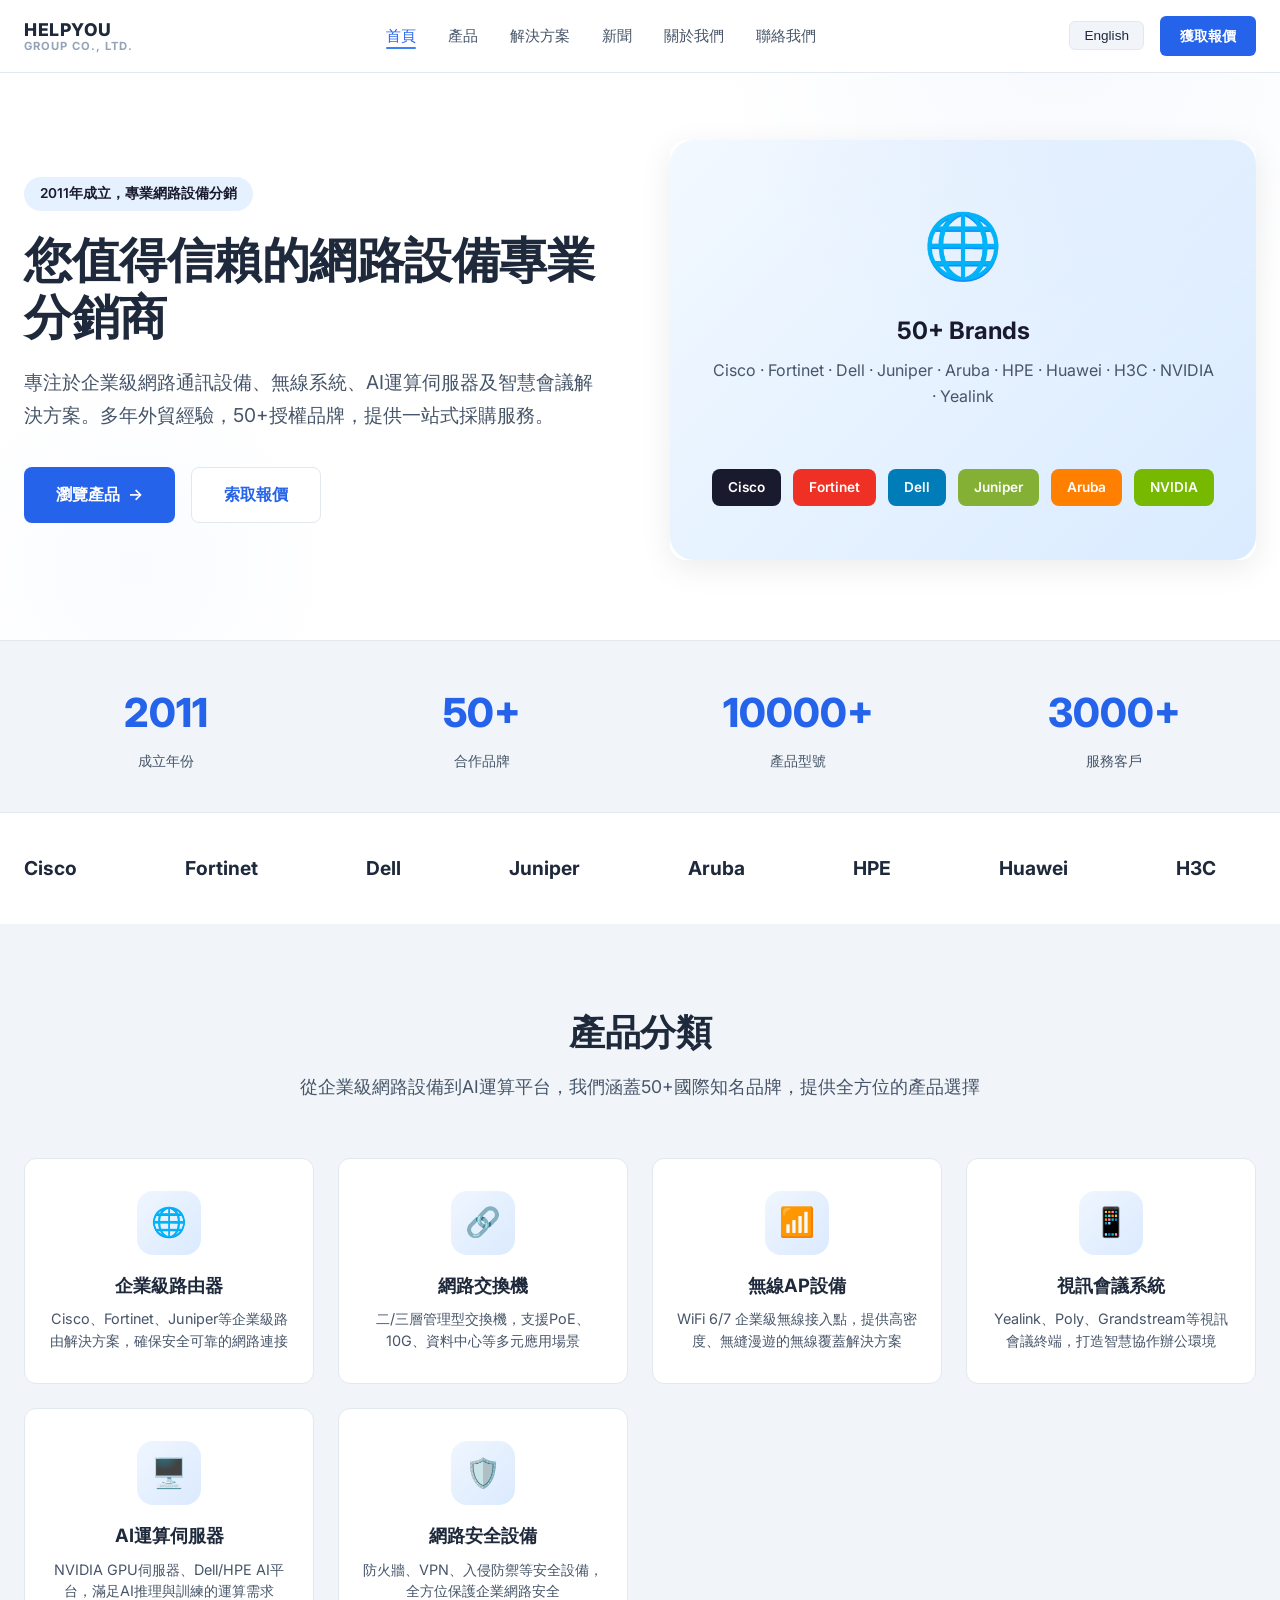
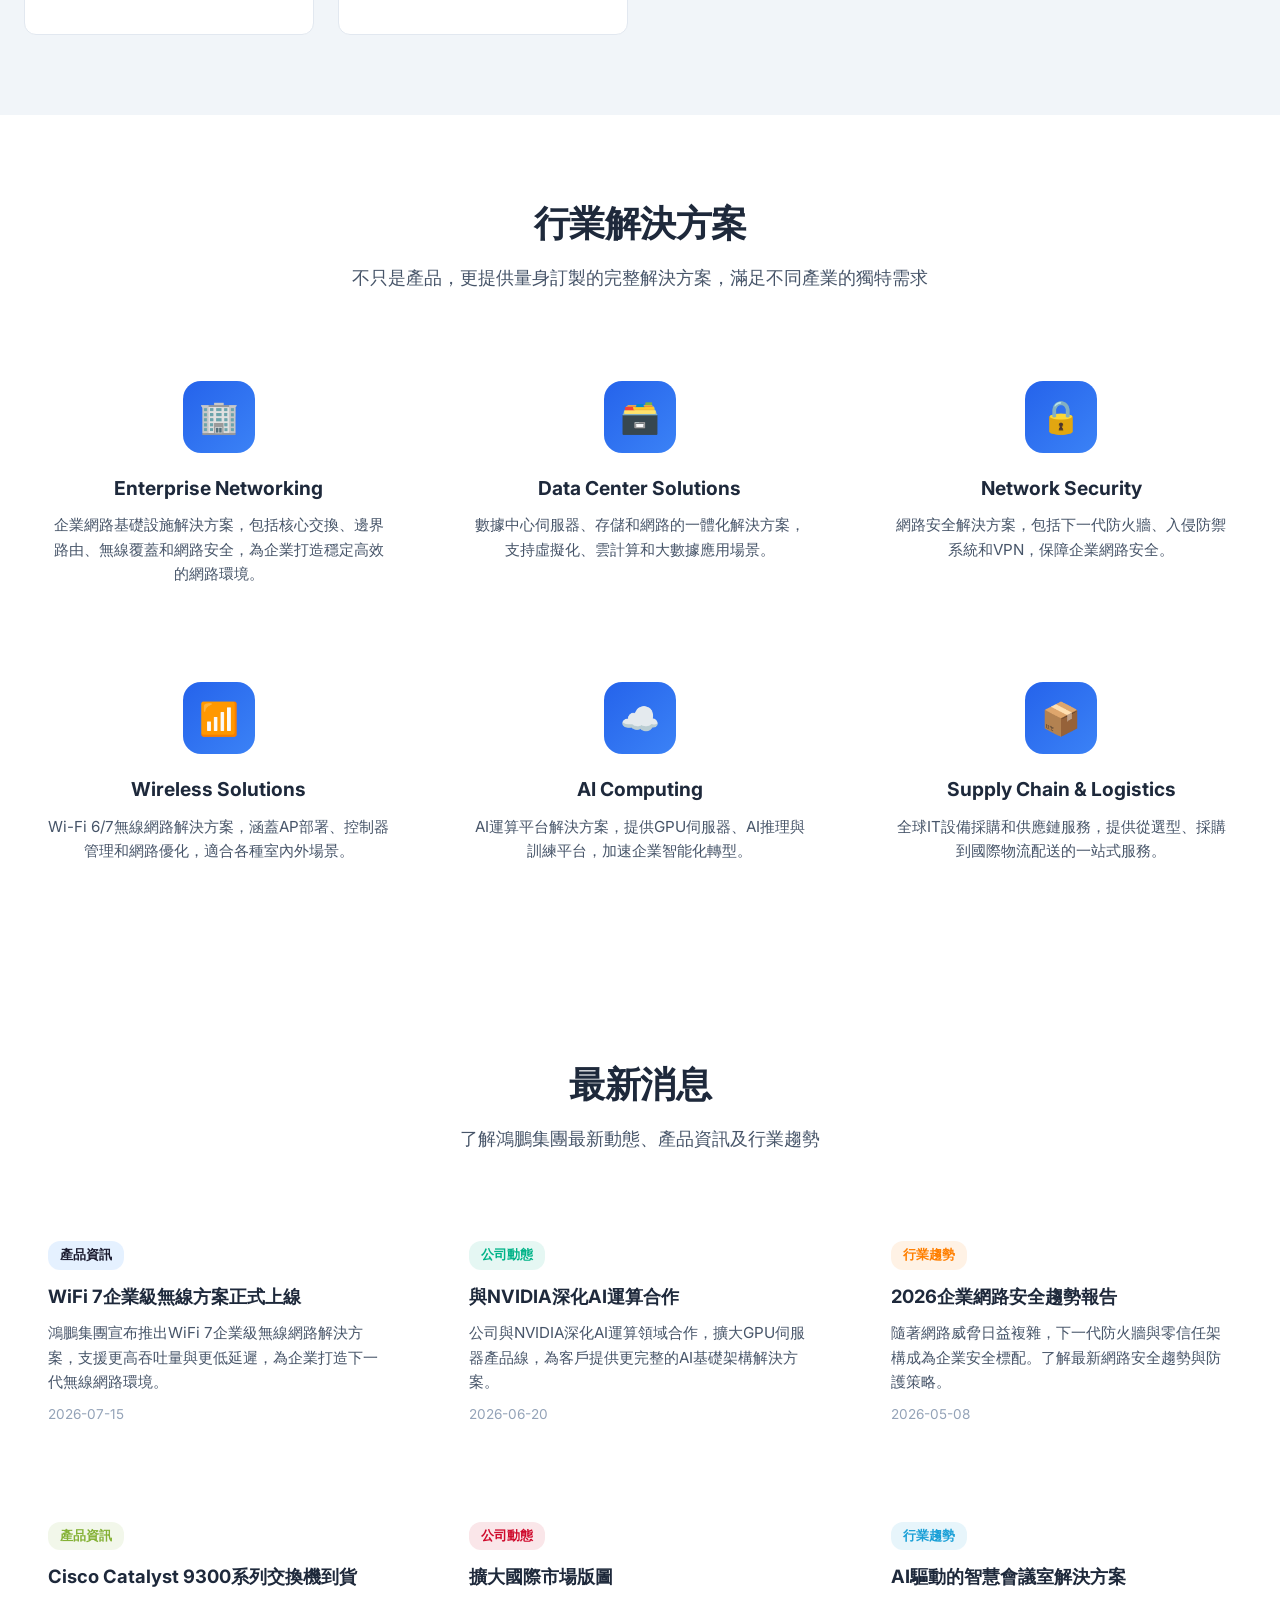
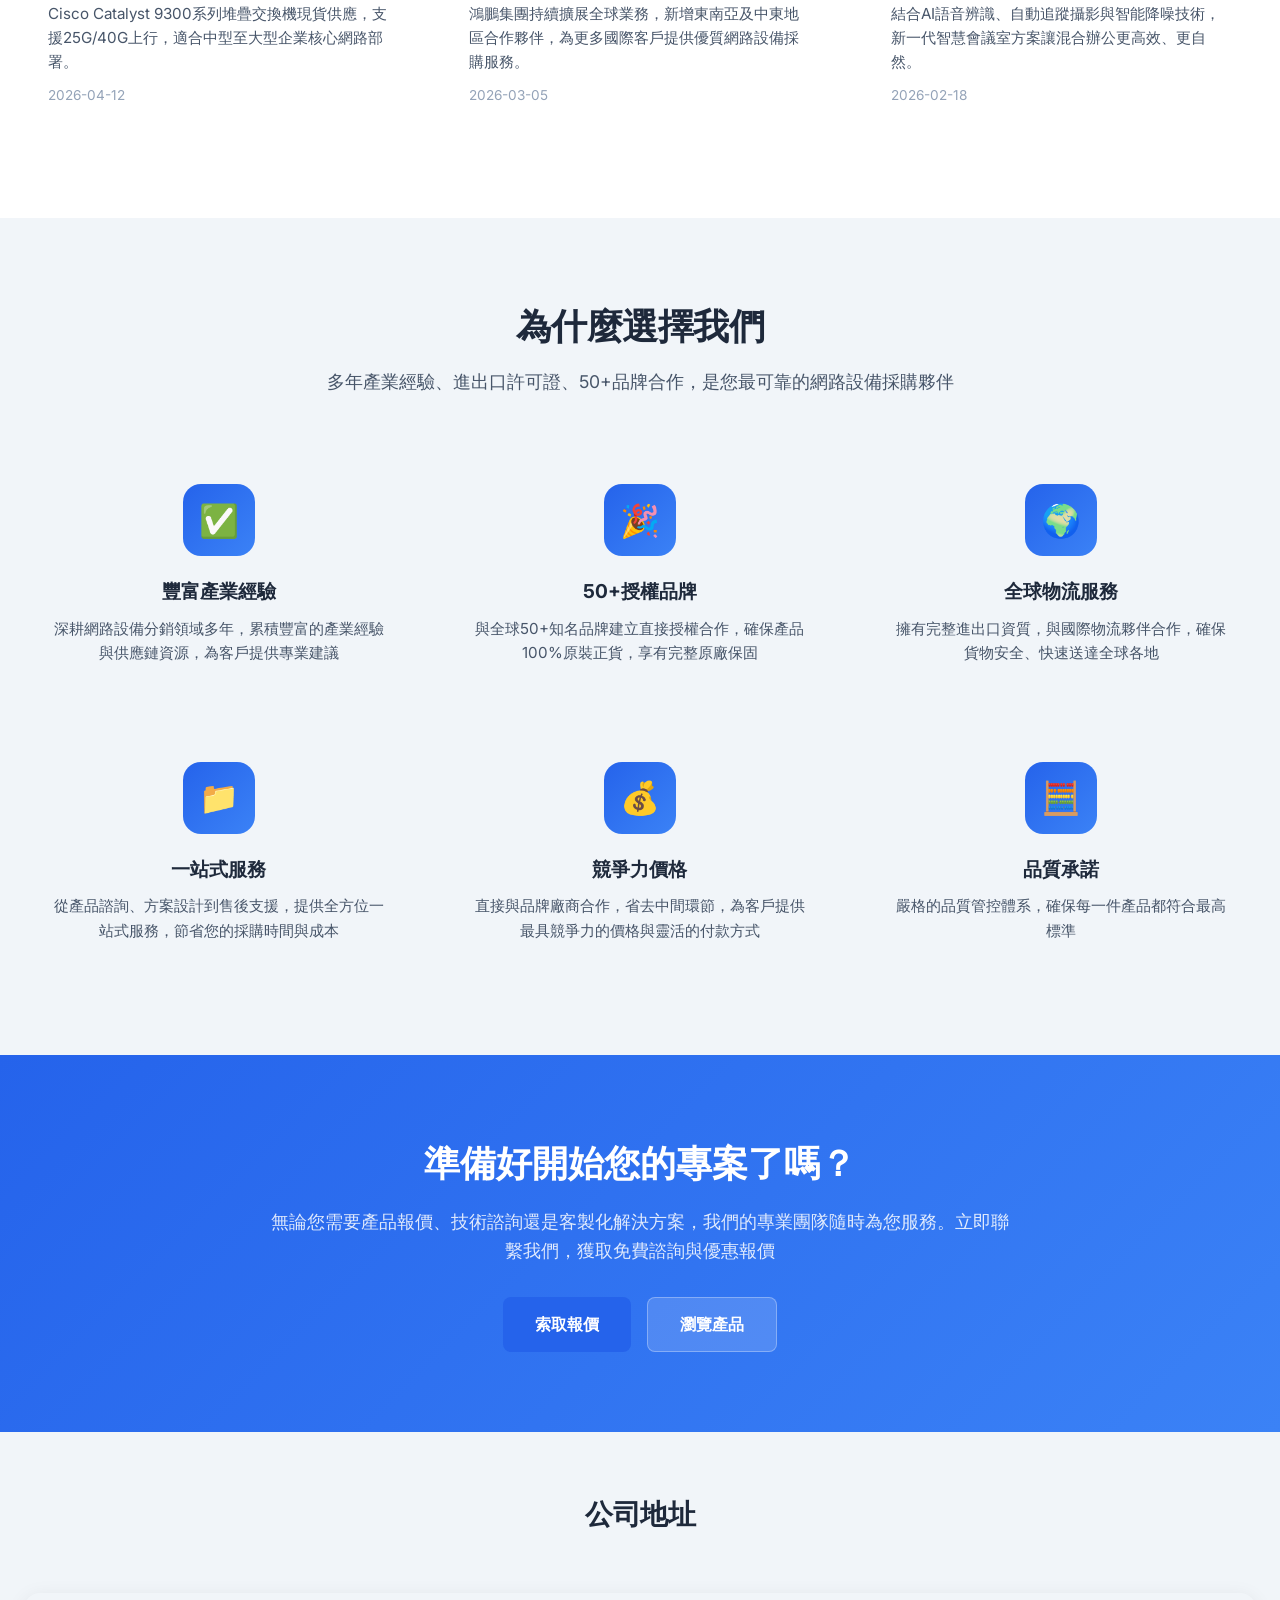
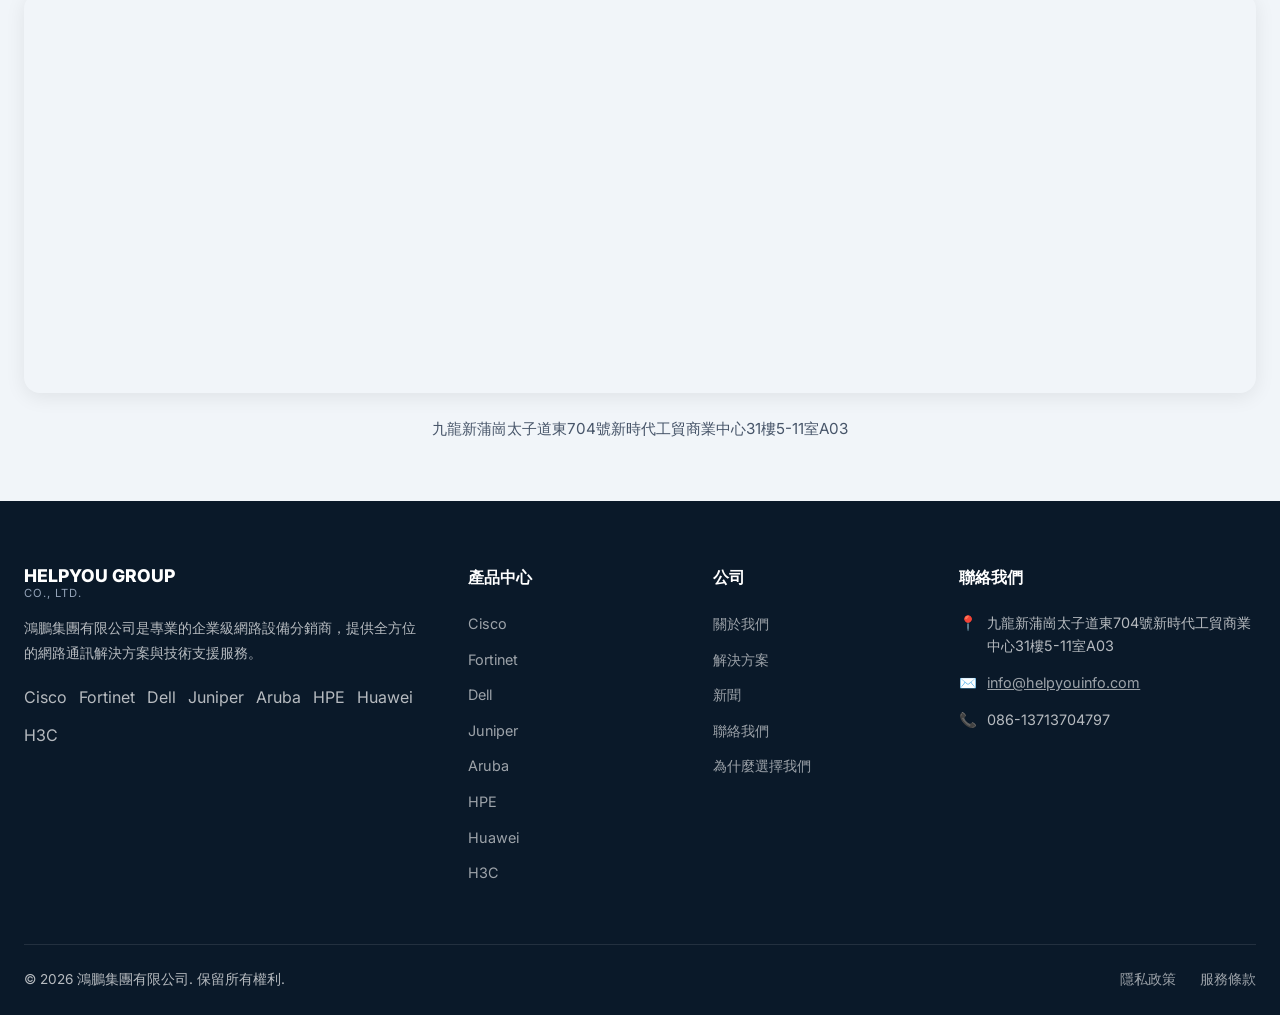
==== commit 141c5abb: "Brands改为News，移到Solutions后面；新增6条新闻内容（繁中+英文）" ====
--- a/index.html
+++ b/index.html
@@ -97,50 +97,6 @@
         </div>
     </div>
 
-    <!-- Brands Section -->
-    <section class="section" id="brands">
-        <div class="section-container">
-            <div class="section-header">
-                <h2 class="section-title" data-i18n="brands_title">授權合作品牌</h2>
-                <p class="section-subtitle" data-i18n="brands_subtitle">與50+全球知名品牌建立直接合作關係，確保產品原裝正貨、價格優勢與完整保固支援</p>
-            </div>
-            <div class="brand-grid">
-                <a href="products.html?brand=Cisco" class="brand-card">
-                    <div class="brand-logo-box" style="background: rgba(27,160,215,0.1); color: #1ba0d7; font-size: 1.8rem; font-weight: 800;">C</div>
-                    <div class="brand-name">Cisco</div>
-                </a>
-                <a href="products.html?brand=Fortinet" class="brand-card">
-                    <div class="brand-logo-box" style="background: rgba(238,49,36,0.1); color: #ee3124; font-size: 1.8rem; font-weight: 800;">F</div>
-                    <div class="brand-name">Fortinet</div>
-                </a>
-                <a href="products.html?brand=Dell" class="brand-card">
-                    <div class="brand-logo-box" style="background: rgba(0,125,184,0.1); color: #007db8; font-size: 1.8rem; font-weight: 800;">D</div>
-                    <div class="brand-name">Dell</div>
-                </a>
-                <a href="products.html?brand=Juniper" class="brand-card">
-                    <div class="brand-logo-box" style="background: rgba(132,177,53,0.1); color: #84b135; font-size: 1.8rem; font-weight: 800;">J</div>
-                    <div class="brand-name">Juniper</div>
-                </a>
-                <a href="products.html?brand=Aruba" class="brand-card">
-                    <div class="brand-logo-box" style="background: rgba(255,127,0,0.1); color: #ff7f00; font-size: 1.8rem; font-weight: 800;">A</div>
-                    <div class="brand-name">Aruba</div>
-                </a>
-                <a href="products.html?brand=HPE" class="brand-card">
-                    <div class="brand-logo-box" style="background: rgba(0,179,136,0.1); color: #00b388; font-size: 1.8rem; font-weight: 800;">HPE</div>
-                    <div class="brand-name">HPE</div>
-                </a>
-                <a href="products.html?brand=Huawei" class="brand-card">
-                    <div class="brand-logo-box" style="background: rgba(207,10,44,0.1); color: #cf0a2c; font-size: 1.8rem; font-weight: 800;">H</div>
-                    <div class="brand-name">Huawei</div>
-                </a>
-                <a href="products.html" class="brand-card brand-card-more">
-                    <div class="brand-logo-box brand-logo-box-more">&rarr;</div>
-                    <div class="brand-name" style="color: var(--accent);" data-i18n="view_all_brands">查看全部50+品牌</div>
-                </a>
-            </div>
-        </div>
-    </section>
-
     <!-- Product Categories Section -->
     <section class="section section-gray">
         <div class="section-container">
@@ -232,6 +188,54 @@
                     <p class="feature-desc" style="font-size: 0.95rem; color: var(--text-medium);">
                         <span data-i18n="solutions_supply_desc">全球IT設備採購和供應鏈服務，提供從選型、採購到國際物流配送的一站式服務。</span>
                     </p>
+                </div>
+            </div>
+        </div>
+    </section>
+
+    <!-- News Section -->
+    <section class="section" id="news">
+        <div class="section-container">
+            <div class="section-header">
+                <h2 class="section-title" data-i18n="news_title">最新消息</h2>
+                <p class="section-subtitle" data-i18n="news_subtitle">了解鴻鵬集團最新動態、產品資訊及行業趨勢</p>
+            </div>
+            <div class="features-grid">
+                <div class="feature-card" style="text-align: left;">
+                    <div style="display: inline-block; background: rgba(0,123,255,0.1); color: var(--primary); padding: 4px 12px; border-radius: 12px; font-size: 0.8rem; font-weight: 600; margin-bottom: 12px;" data-i18n="news_tag_1">產品資訊</div>
+                    <h3 class="feature-title" style="font-size: 1.15rem; font-weight: 700; margin-bottom: 10px;" data-i18n="news_1_title">WiFi 7企業級無線方案正式上線</h3>
+                    <p class="feature-desc" style="font-size: 0.95rem; color: var(--text-medium);" data-i18n="news_1_desc">鴻鵬集團宣布推出WiFi 7企業級無線網路解決方案，支援更高吞吐量與更低延遲，為企業打造下一代無線網路環境。</p>
+                    <div style="font-size: 0.85rem; color: var(--text-light); margin-top: 10px;" data-i18n="news_1_date">2026-07-15</div>
+                </div>
+                <div class="feature-card" style="text-align: left;">
+                    <div style="display: inline-block; background: rgba(0,179,136,0.1); color: #00b388; padding: 4px 12px; border-radius: 12px; font-size: 0.8rem; font-weight: 600; margin-bottom: 12px;" data-i18n="news_tag_2">公司動態</div>
+                    <h3 class="feature-title" style="font-size: 1.15rem; font-weight: 700; margin-bottom: 10px;" data-i18n="news_2_title">與NVIDIA深化AI運算合作</h3>
+                    <p class="feature-desc" style="font-size: 0.95rem; color: var(--text-medium);" data-i18n="news_2_desc">公司與NVIDIA深化AI運算領域合作，擴大GPU伺服器產品線，為客戶提供更完整的AI基礎架構解決方案。</p>
+                    <div style="font-size: 0.85rem; color: var(--text-light); margin-top: 10px;" data-i18n="news_2_date">2026-06-20</div>
+                </div>
+                <div class="feature-card" style="text-align: left;">
+                    <div style="display: inline-block; background: rgba(255,127,0,0.1); color: #ff7f00; padding: 4px 12px; border-radius: 12px; font-size: 0.8rem; font-weight: 600; margin-bottom: 12px;" data-i18n="news_tag_3">行業趨勢</div>
+                    <h3 class="feature-title" style="font-size: 1.15rem; font-weight: 700; margin-bottom: 10px;" data-i18n="news_3_title">2026企業網路安全趨勢報告</h3>
+                    <p class="feature-desc" style="font-size: 0.95rem; color: var(--text-medium);" data-i18n="news_3_desc">隨著網路威脅日益複雜，下一代防火牆與零信任架構成為企業安全標配。了解最新網路安全趨勢與防護策略。</p>
+                    <div style="font-size: 0.85rem; color: var(--text-light); margin-top: 10px;" data-i18n="news_3_date">2026-05-08</div>
+                </div>
+                <div class="feature-card" style="text-align: left;">
+                    <div style="display: inline-block; background: rgba(132,177,53,0.1); color: #84b135; padding: 4px 12px; border-radius: 12px; font-size: 0.8rem; font-weight: 600; margin-bottom: 12px;" data-i18n="news_tag_4">產品資訊</div>
+                    <h3 class="feature-title" style="font-size: 1.15rem; font-weight: 700; margin-bottom: 10px;" data-i18n="news_4_title">Cisco Catalyst 9300系列交換機到貨</h3>
+                    <p class="feature-desc" style="font-size: 0.95rem; color: var(--text-medium);" data-i18n="news_4_desc">Cisco Catalyst 9300系列堆疊交換機現貨供應，支援25G/40G上行，適合中型至大型企業核心網路部署。</p>
+                    <div style="font-size: 0.85rem; color: var(--text-light); margin-top: 10px;" data-i18n="news_4_date">2026-04-12</div>
+                </div>
+                <div class="feature-card" style="text-align: left;">
+                    <div style="display: inline-block; background: rgba(207,10,44,0.1); color: #cf0a2c; padding: 4px 12px; border-radius: 12px; font-size: 0.8rem; font-weight: 600; margin-bottom: 12px;" data-i18n="news_tag_5">公司動態</div>
+                    <h3 class="feature-title" style="font-size: 1.15rem; font-weight: 700; margin-bottom: 10px;" data-i18n="news_5_title">擴大國際市場版圖</h3>
+                    <p class="feature-desc" style="font-size: 0.95rem; color: var(--text-medium);" data-i18n="news_5_desc">鴻鵬集團持續擴展全球業務，新增東南亞及中東地區合作夥伴，為更多國際客戶提供優質網路設備採購服務。</p>
+                    <div style="font-size: 0.85rem; color: var(--text-light); margin-top: 10px;" data-i18n="news_5_date">2026-03-05</div>
+                </div>
+                <div class="feature-card" style="text-align: left;">
+                    <div style="display: inline-block; background: rgba(27,160,215,0.1); color: #1ba0d7; padding: 4px 12px; border-radius: 12px; font-size: 0.8rem; font-weight: 600; margin-bottom: 12px;" data-i18n="news_tag_6">行業趨勢</div>
+                    <h3 class="feature-title" style="font-size: 1.15rem; font-weight: 700; margin-bottom: 10px;" data-i18n="news_6_title">AI驅動的智慧會議室解決方案</h3>
+                    <p class="feature-desc" style="font-size: 0.95rem; color: var(--text-medium);" data-i18n="news_6_desc">結合AI語音辨識、自動追蹤攝影與智能降噪技術，新一代智慧會議室方案讓混合辦公更高效、更自然。</p>
+                    <div style="font-size: 0.85rem; color: var(--text-light); margin-top: 10px;" data-i18n="news_6_date">2026-02-18</div>
                 </div>
             </div>
         </div>
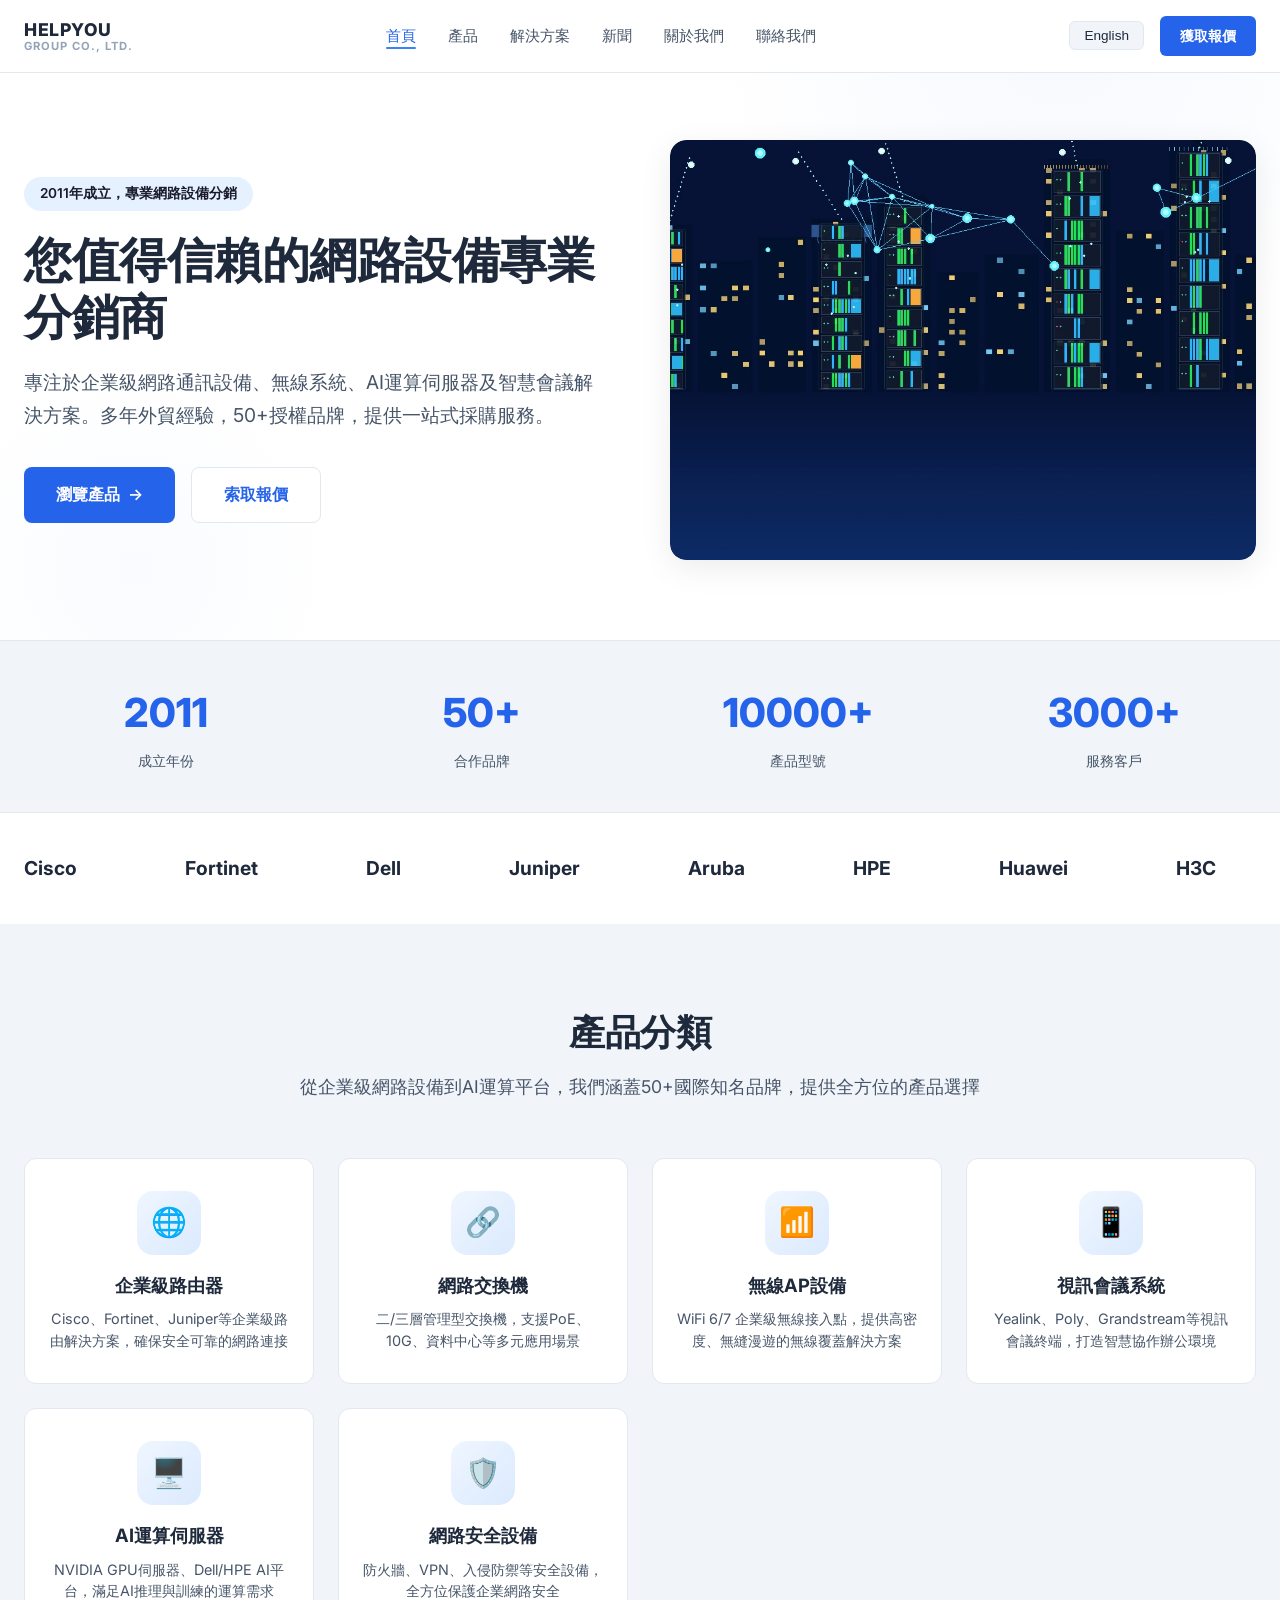
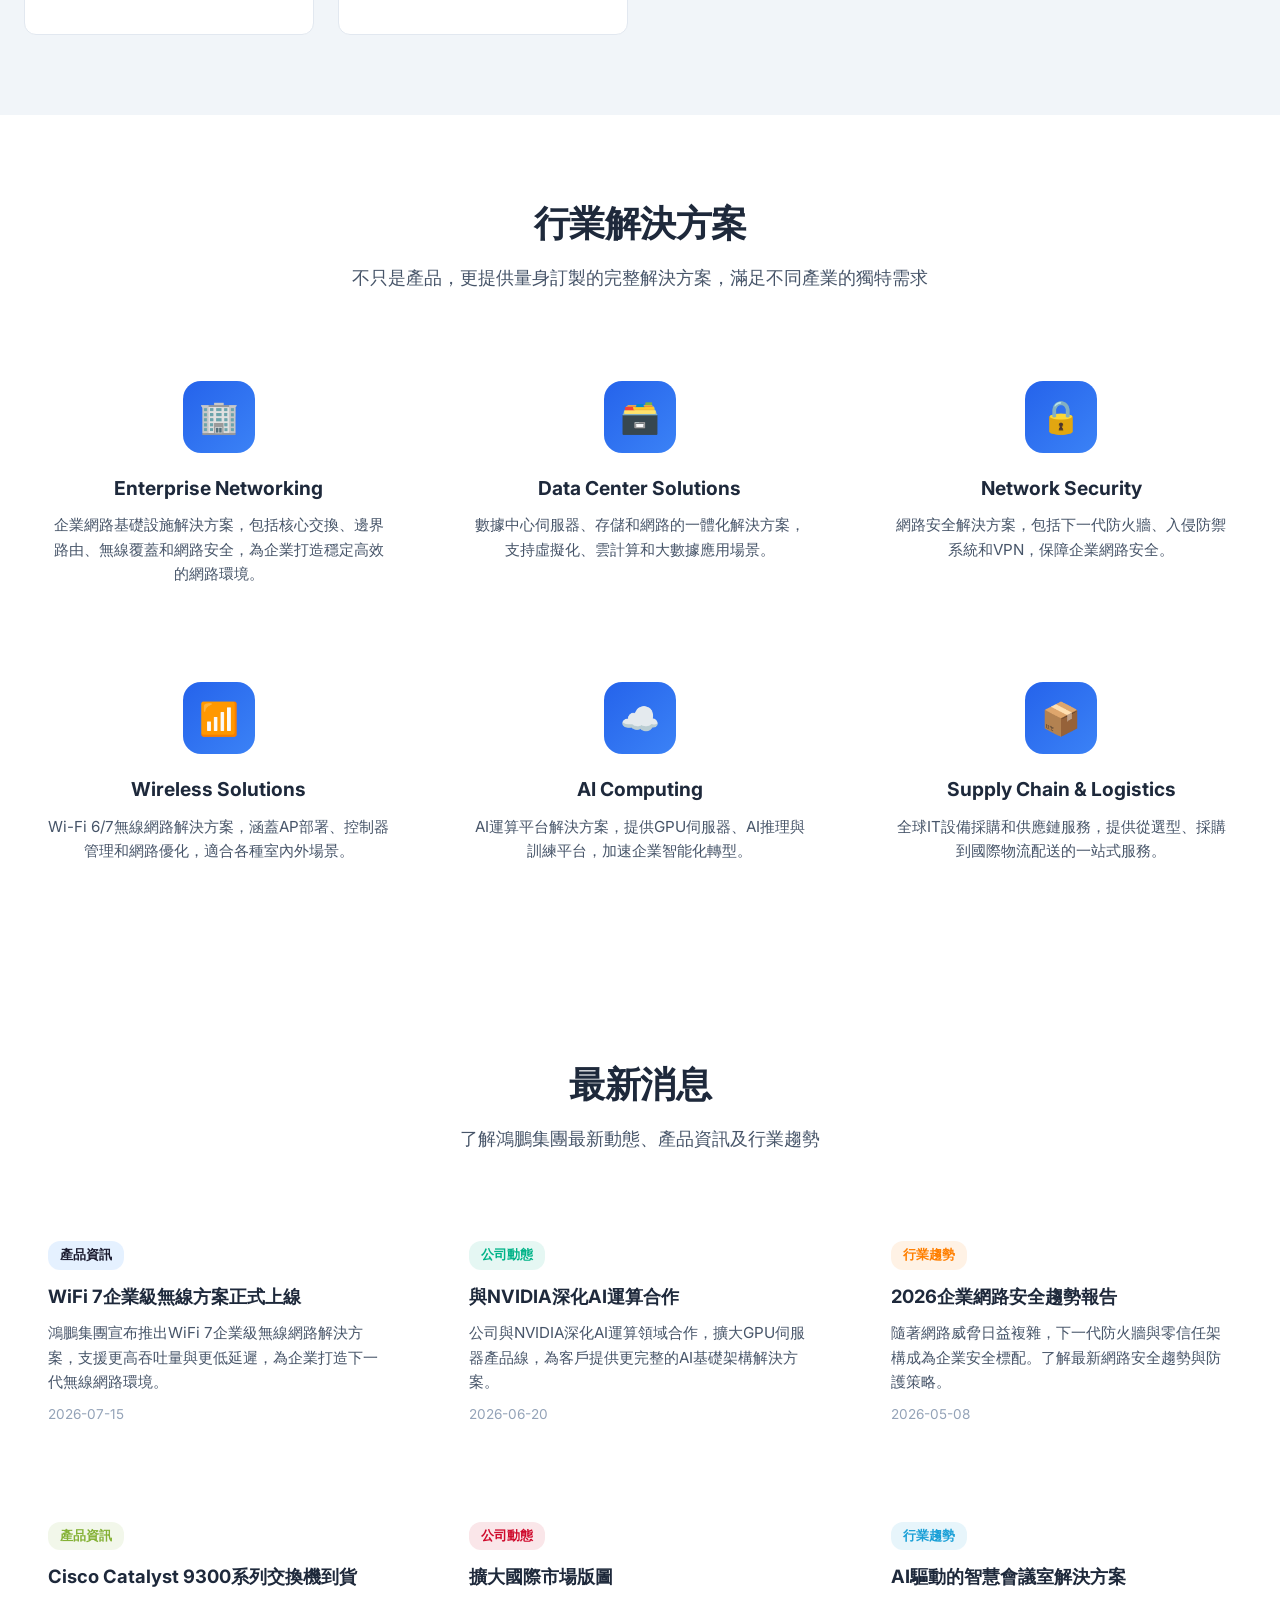
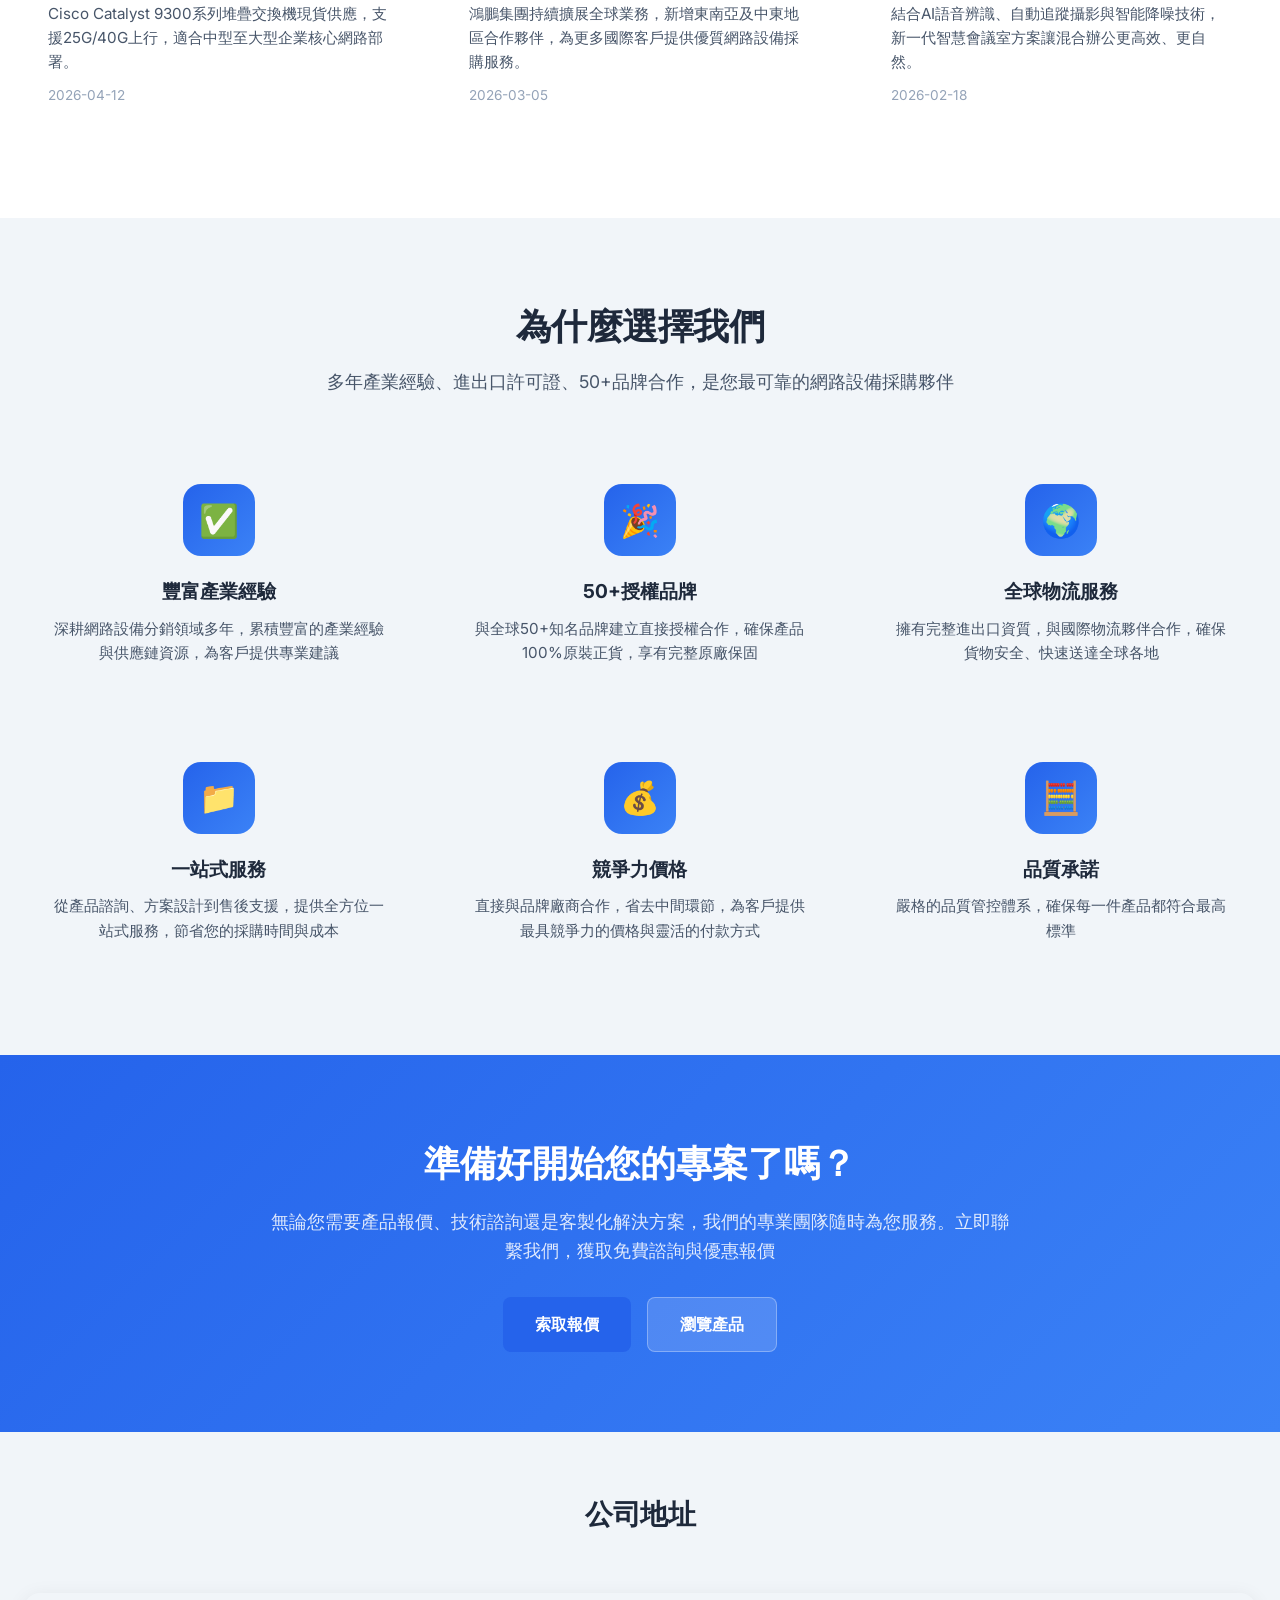
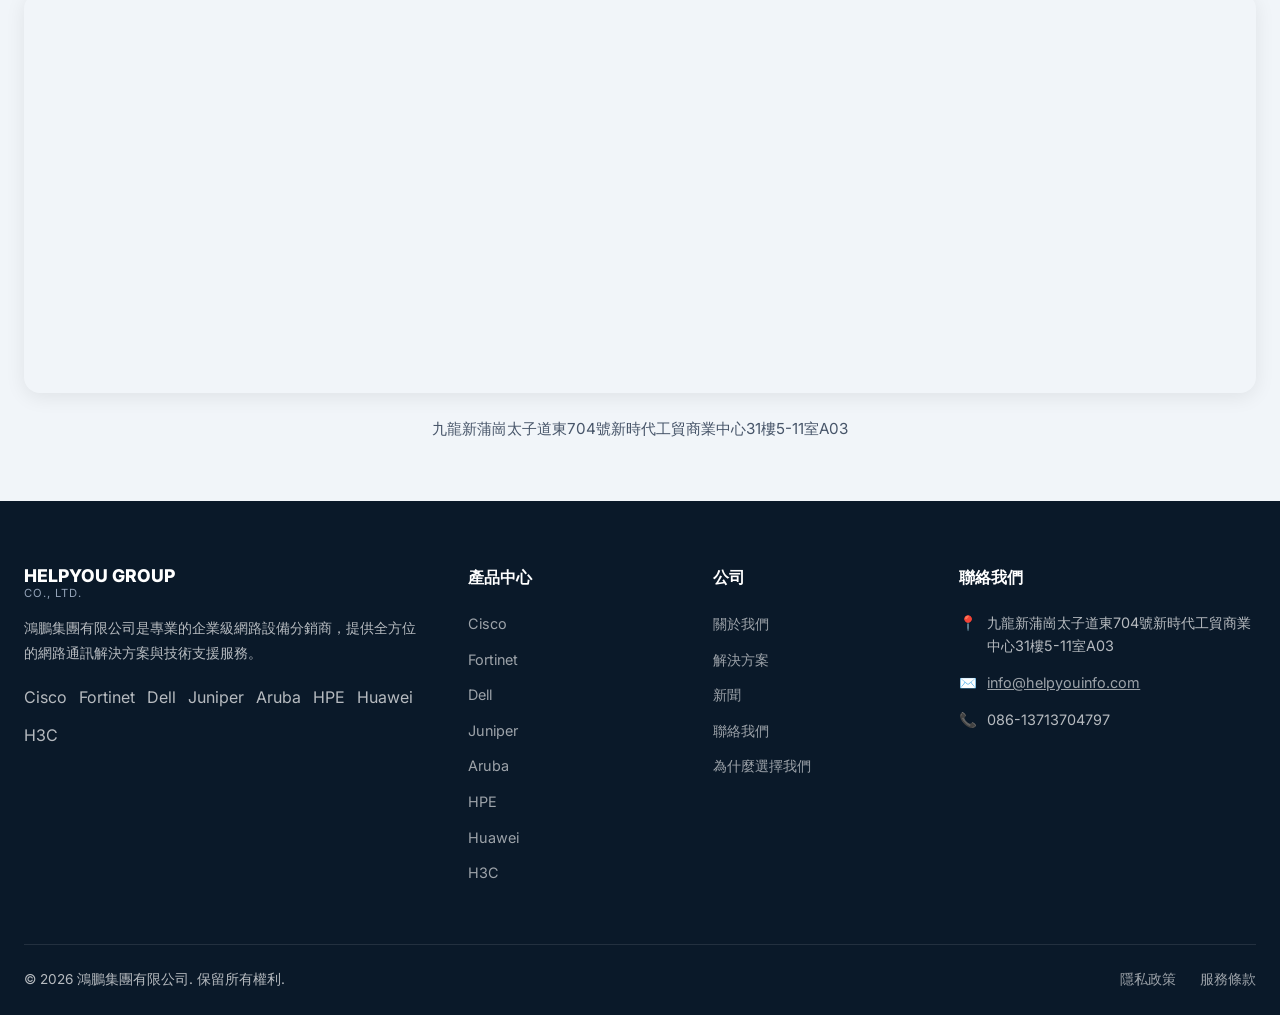
==== commit d8efc2d3: "feat(home): replace 50+ Brands card with HK skyline + data center + AI network hero image" ====
--- a/index.html
+++ b/index.html
@@ -30,21 +30,7 @@
                 </div>
             </div>
             <div class="hero-visual">
-                <div style="background: linear-gradient(135deg, rgba(0,123,255,0.05) 0%, rgba(0,123,255,0.15) 100%); border-radius: 24px; height: 100%; min-height: 400px; display: flex; align-items: center; justify-content: center; flex-wrap: wrap; gap: 16px; padding: 40px;">
-                    <div style="text-align:center; width: 100%;">
-                        <div style="font-size: 4rem; margin-bottom: 16px;">&#127760;</div>
-                        <div style="font-size: 1.5rem; font-weight: 700; color: var(--primary); margin-bottom: 8px;">50+ Brands</div>
-                        <div style="font-size: 1rem; color: var(--text-medium);">Cisco &middot; Fortinet &middot; Dell &middot; Juniper &middot; Aruba &middot; HPE &middot; Huawei &middot; H3C &middot; NVIDIA &middot; Yealink</div>
-                    </div>
-                    <div style="display: flex; gap: 12px; flex-wrap: wrap; justify-content: center; margin-top: 16px;">
-                        <span style="background: var(--primary); color: white; padding: 8px 16px; border-radius: 8px; font-size: 0.85rem; font-weight: 600;">Cisco</span>
-                        <span style="background: #ee3124; color: white; padding: 8px 16px; border-radius: 8px; font-size: 0.85rem; font-weight: 600;">Fortinet</span>
-                        <span style="background: #007db8; color: white; padding: 8px 16px; border-radius: 8px; font-size: 0.85rem; font-weight: 600;">Dell</span>
-                        <span style="background: #84b135; color: white; padding: 8px 16px; border-radius: 8px; font-size: 0.85rem; font-weight: 600;">Juniper</span>
-                        <span style="background: #ff7f00; color: white; padding: 8px 16px; border-radius: 8px; font-size: 0.85rem; font-weight: 600;">Aruba</span>
-                        <span style="background: #76b900; color: white; padding: 8px 16px; border-radius: 8px; font-size: 0.85rem; font-weight: 600;">NVIDIA</span>
-                    </div>
-                </div>
+                <img class="hero-scene-img" src="images/hero-bg-hk.jpg" alt="Hong Kong Skyline with Data Center & AI Network">
             </div>
         </div>
     </section>
--- a/css/style.css
+++ b/css/style.css
@@ -692,21 +692,87 @@
 }
 
 .page-header {
-    background: linear-gradient(135deg, var(--primary), var(--primary-light));
-    color: white;
-    padding: 60px 0;
+    position: relative;
+    color: white;
+    padding: 90px 0;
     text-align: center;
+    overflow: hidden;
+    background-color: #061225;
+    background-image: url('../images/hero-bg.jpg');
+    background-size: cover;
+    background-position: center center;
+    background-repeat: no-repeat;
+}
+
+/* 暗化 overlay 让文字清晰可读 */
+.page-header::before {
+    content: '';
+    position: absolute;
+    inset: 0;
+    background:
+        /* 顶部底部暗角 */
+        linear-gradient(180deg, rgba(6,18,37,0.50) 0%, rgba(6,18,37,0.18) 30%, rgba(6,18,37,0.22) 70%, rgba(6,18,37,0.60) 100%),
+        /* 中央聚焦 */
+        radial-gradient(ellipse 70% 90% at 50% 50%, rgba(0,0,0,0) 30%, rgba(6,18,37,0.50) 100%);
+    pointer-events: none;
+}
+/* 整体暗化 overlay 让文字更清晰 */
+.page-header::after {
+    content: '';
+    position: absolute;
+    inset: 0;
+    background:
+        radial-gradient(ellipse 60% 80% at 50% 50%, transparent 0%, rgba(5,15,35,0.30) 70%, rgba(5,15,35,0.55) 100%);
+    pointer-events: none;
 }
 
 .page-header h1 {
-    font-size: 2.5rem;
+    position: relative;
+    z-index: 2;
+    font-size: 2.8rem;
     font-weight: 800;
     margin-bottom: 12px;
+    text-shadow: 0 2px 16px rgba(0,0,0,0.5);
+    letter-spacing: -0.01em;
 }
 
 .page-header p {
+    position: relative;
+    z-index: 2;
     font-size: 1.1rem;
-    color: rgba(255, 255, 255, 0.8);
+    color: rgba(255, 255, 255, 0.85);
+    text-shadow: 0 1px 8px rgba(0,0,0,0.4);
+}
+
+.page-header .breadcrumb {
+    position: relative;
+    z-index: 2;
+    margin-top: 16px;
+    font-size: 0.9rem;
+    color: rgba(255, 255, 255, 0.75);
+    display: flex;
+    align-items: center;
+    justify-content: center;
+    gap: 8px;
+}
+
+.page-header .breadcrumb a {
+    color: rgba(255, 255, 255, 0.85);
+    text-decoration: none;
+    transition: color 0.2s;
+}
+
+.page-header .breadcrumb a:hover {
+    color: #6ec6ff;
+}
+
+.page-header .breadcrumb .sep {
+    opacity: 0.5;
+    font-size: 0.7rem;
+}
+
+.page-header .breadcrumb .current {
+    color: rgba(255, 255, 255, 0.95);
 }
 
 .filter-bar {
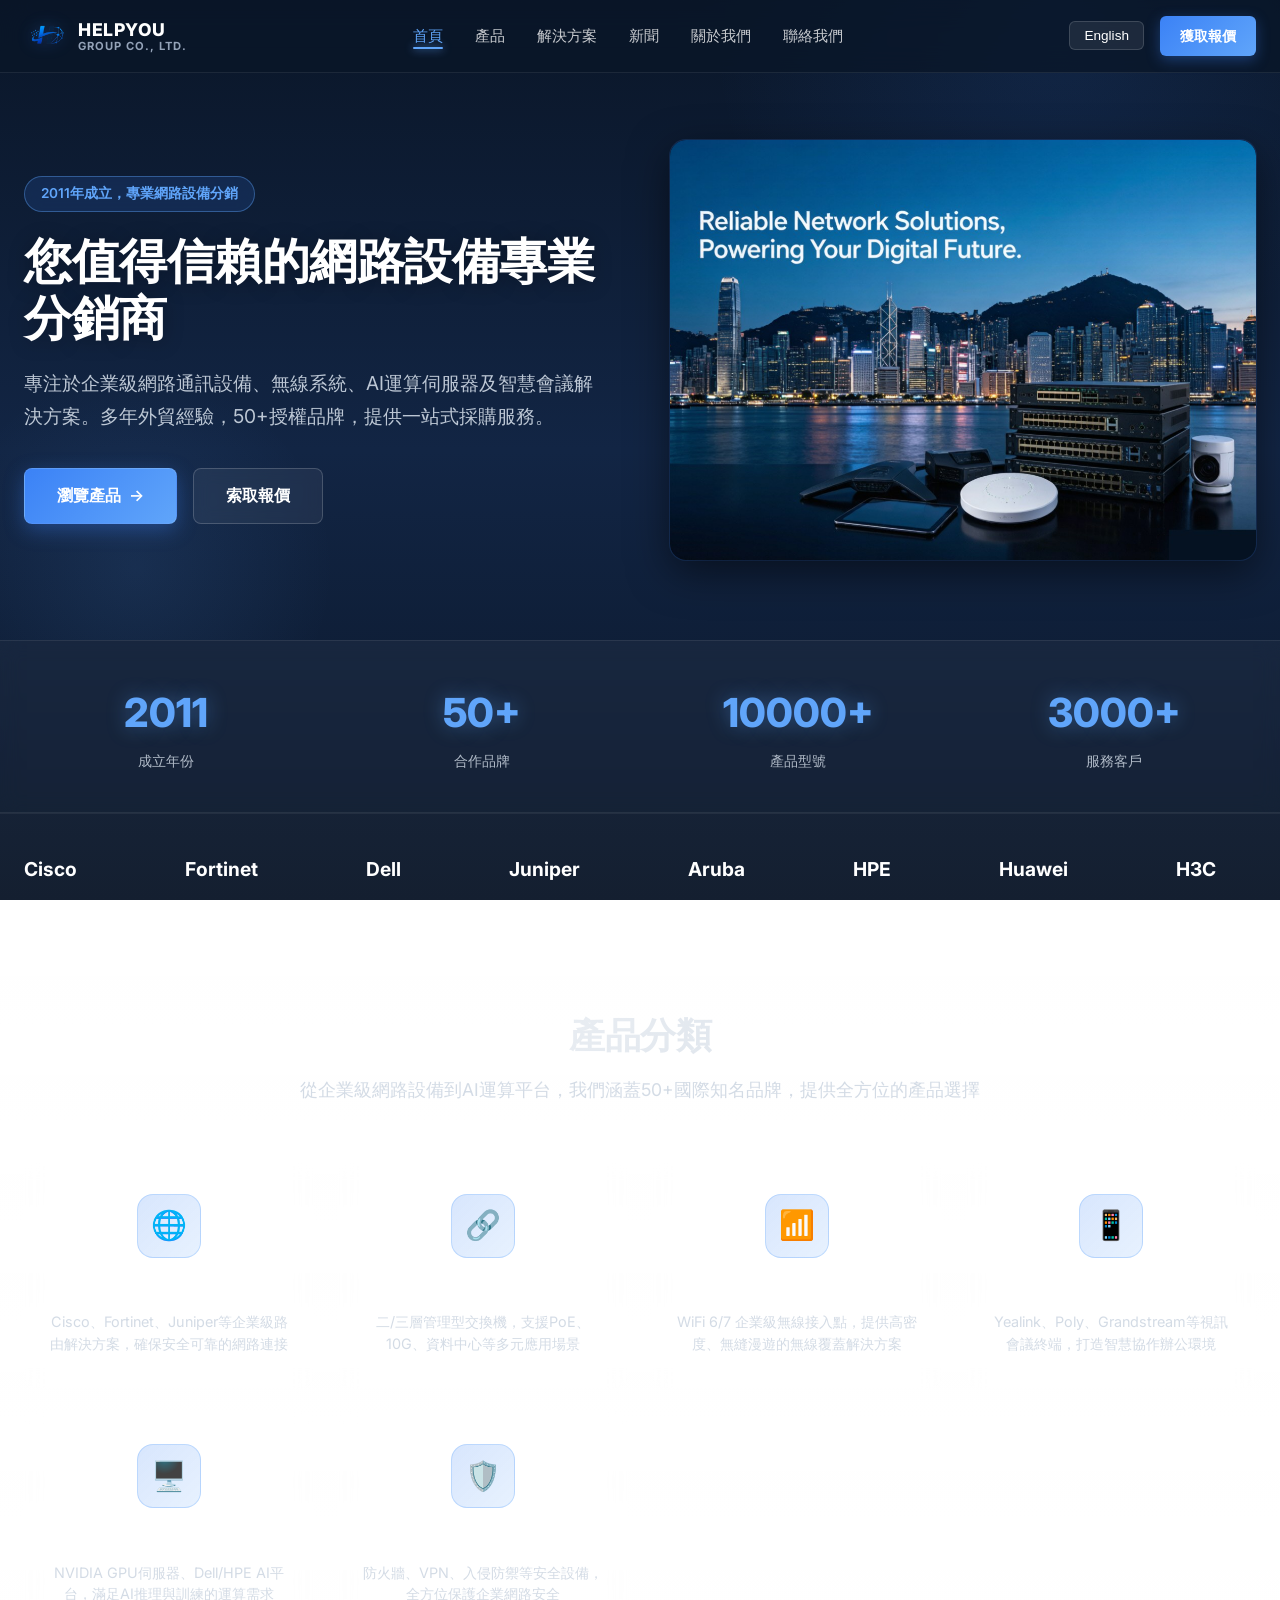
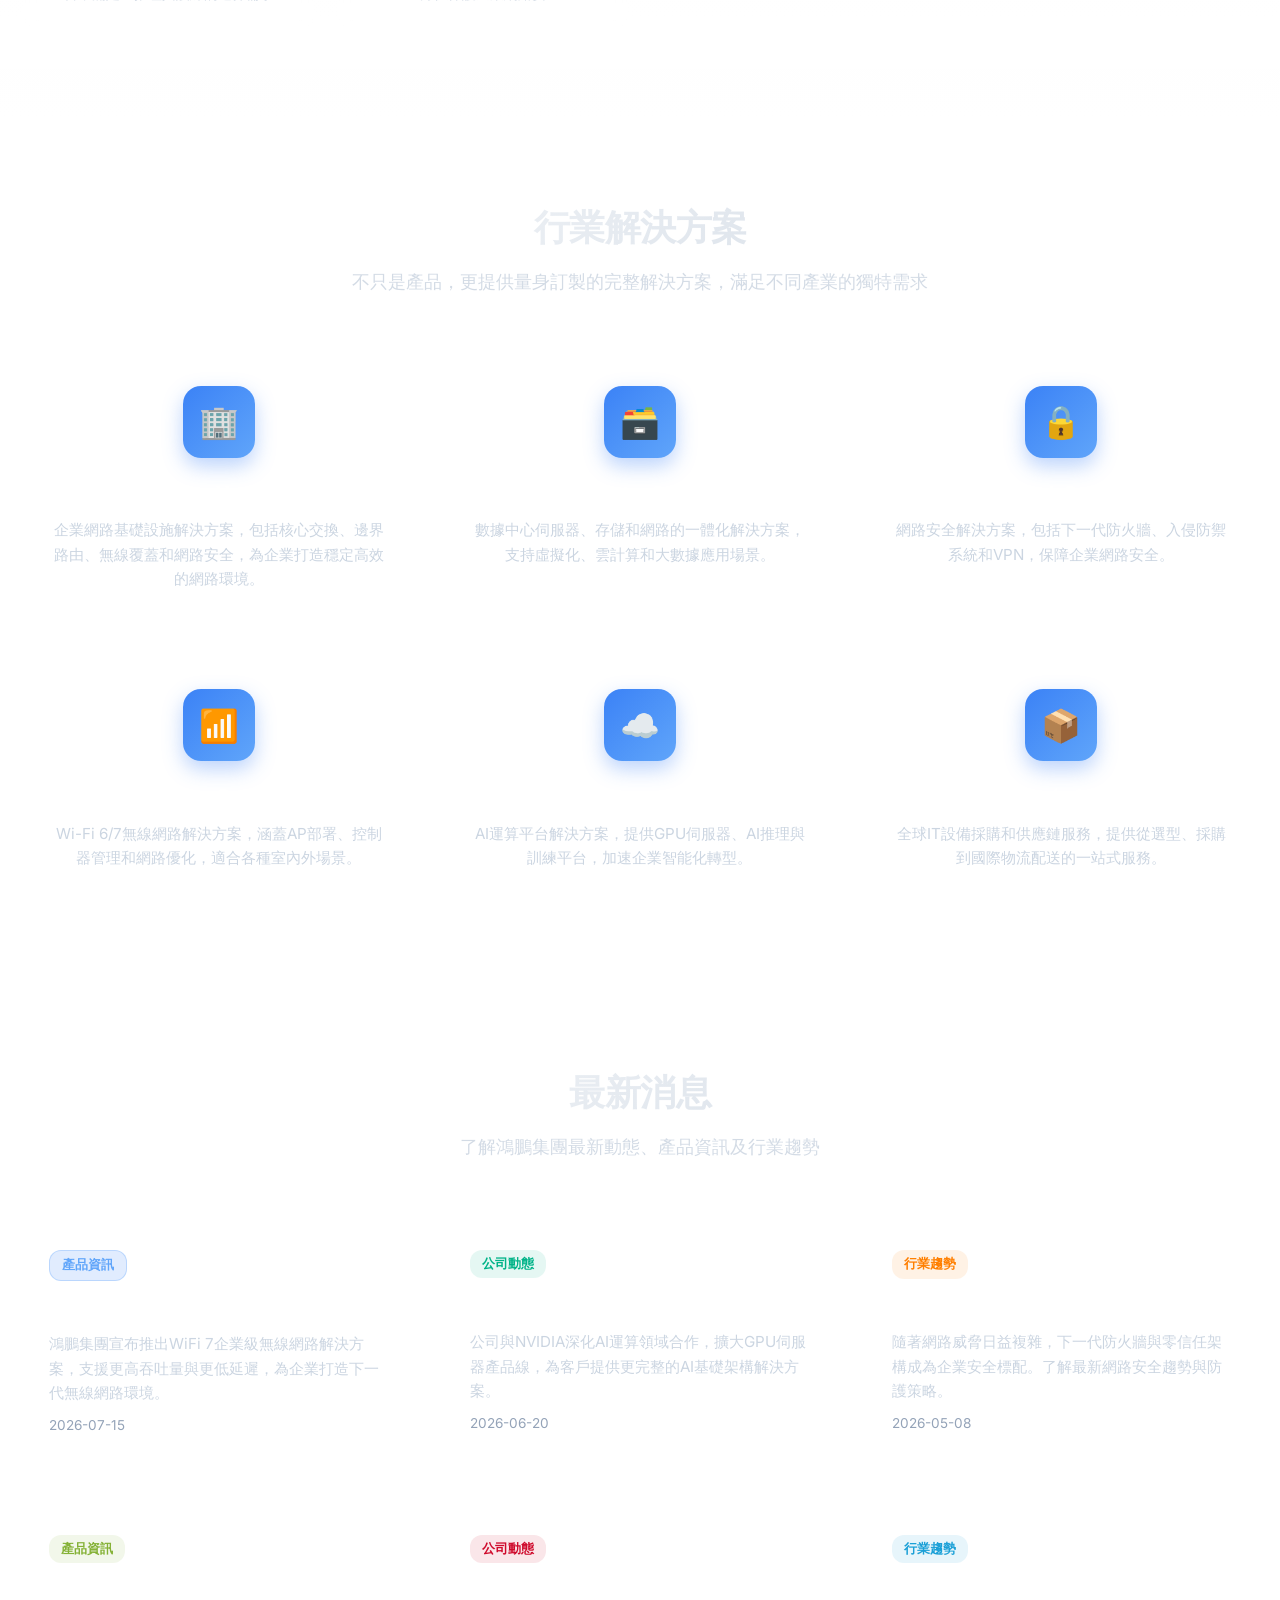
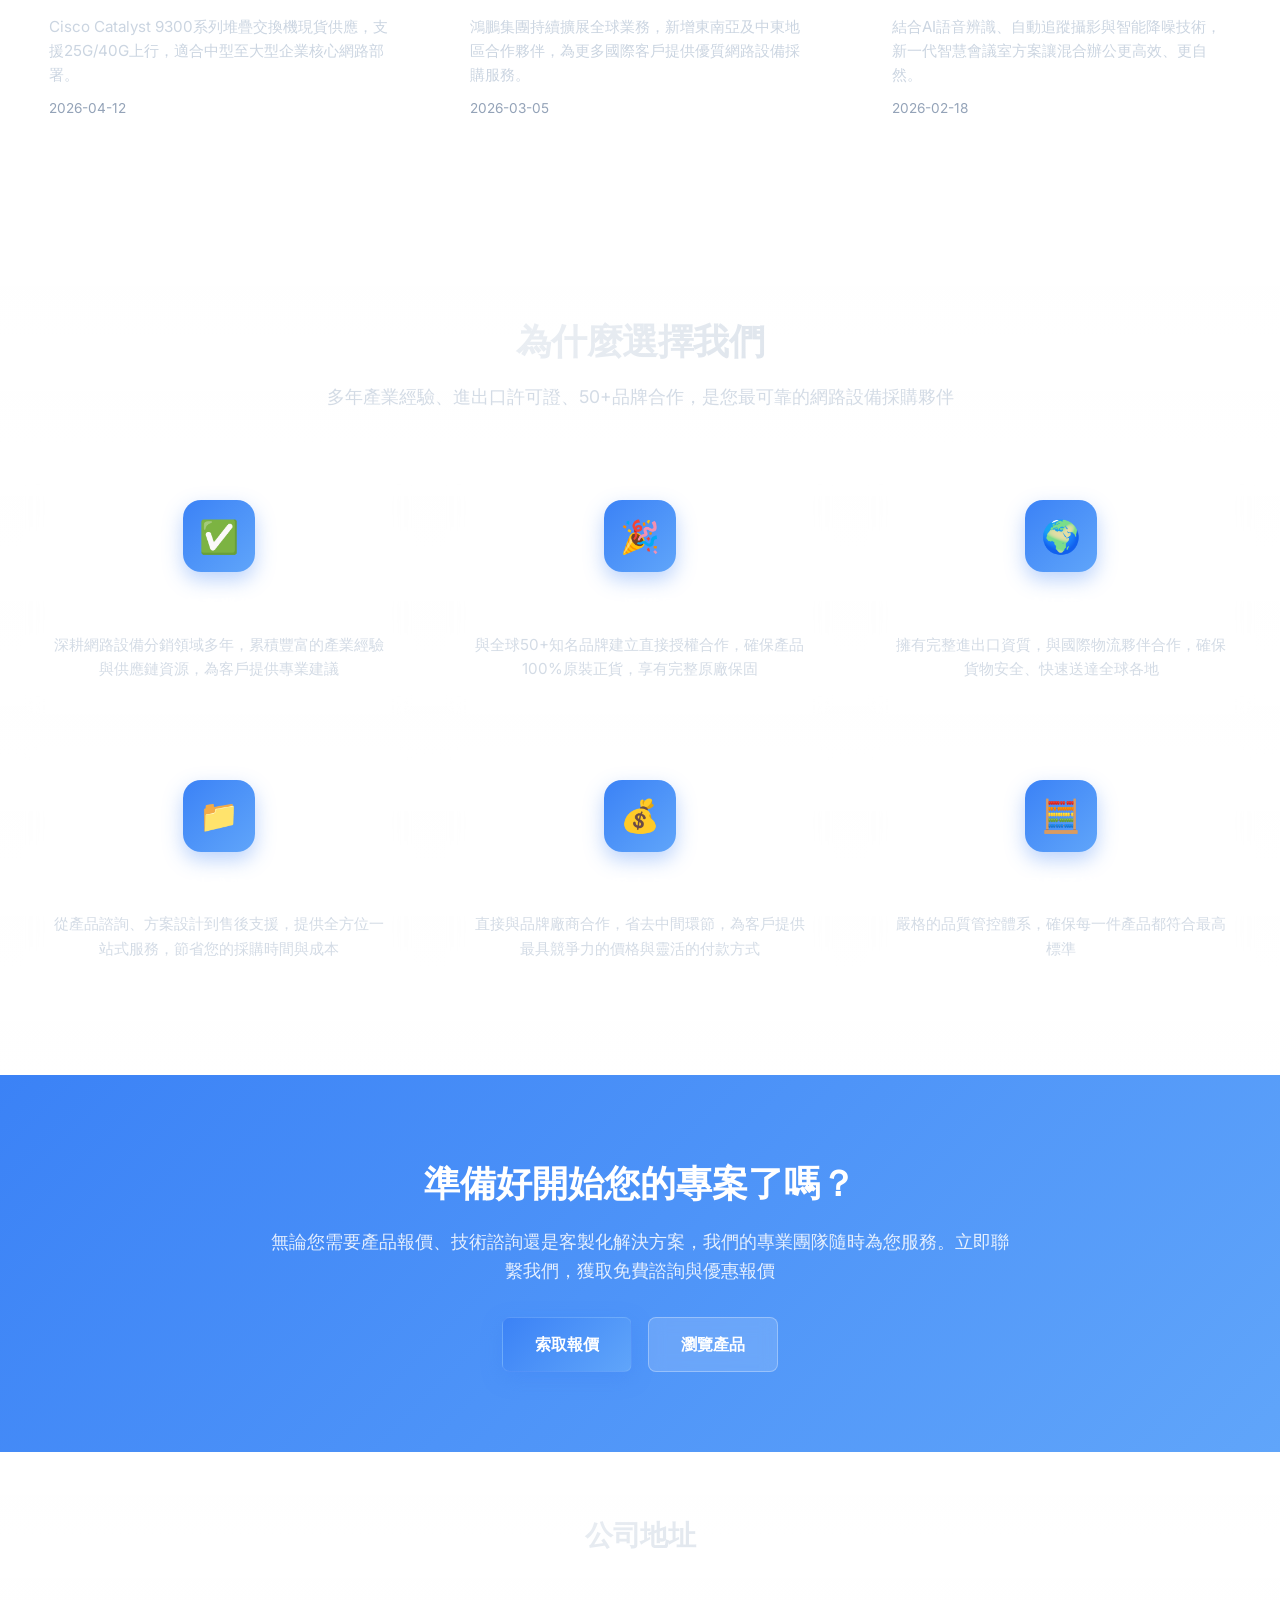
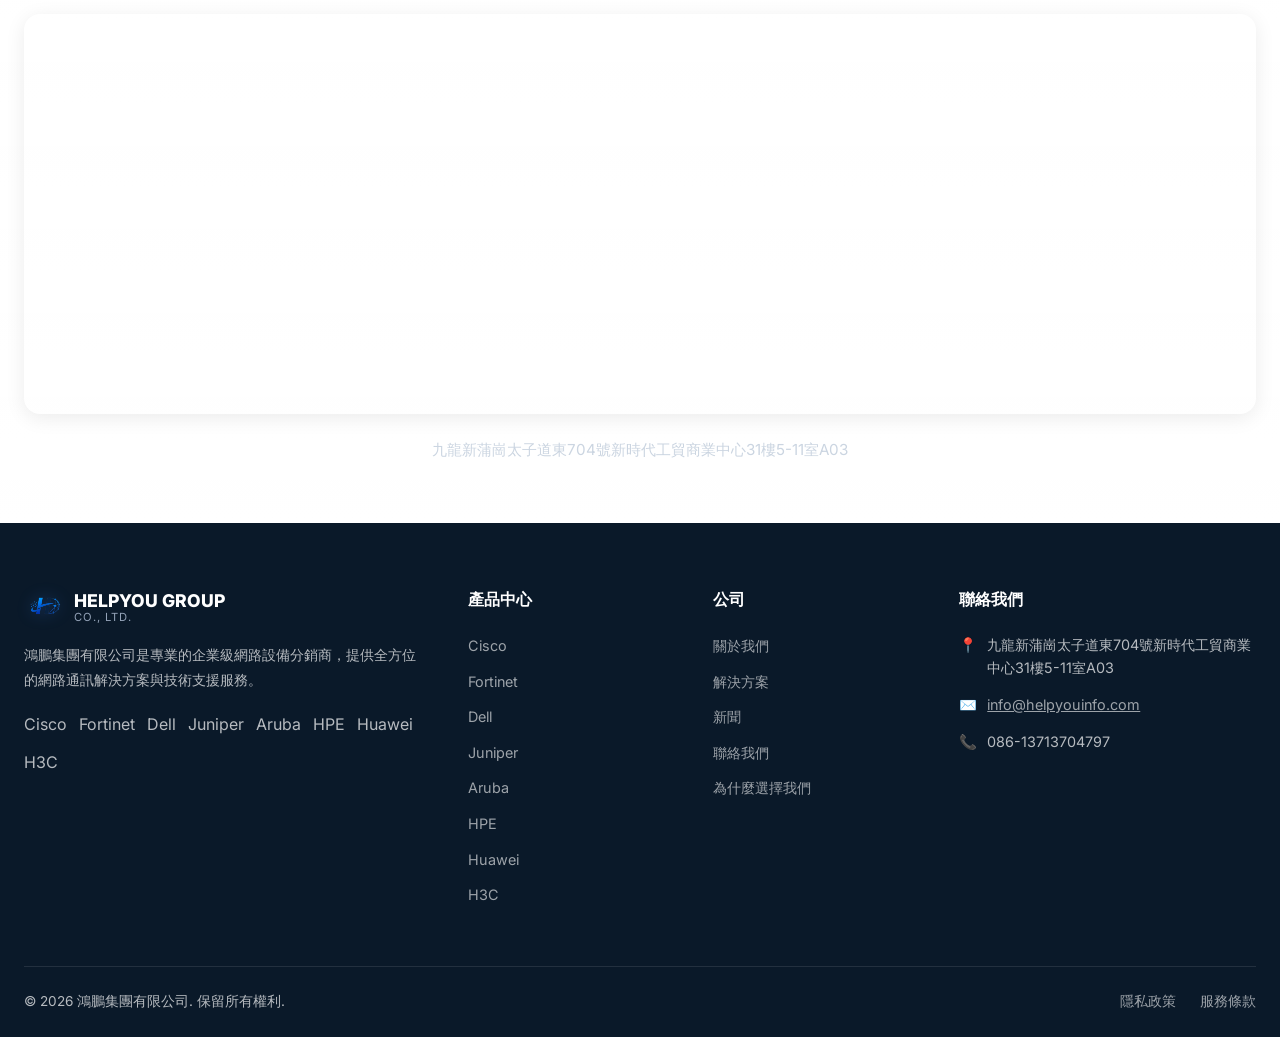
==== commit c7e072e3: "feat(theme): overhaul site to deep blue tech aesthetic + new HELPYOU logo - CSS: rewrite color varia" ====
--- a/index.html
+++ b/index.html
@@ -16,7 +16,7 @@
     <section class="hero">
         <div class="hero-container">
             <div class="hero-content">
-                <div style="display:inline-block; background: rgba(0,123,255,0.1); color: var(--primary); padding: 6px 16px; border-radius: 20px; font-size: 0.85rem; font-weight: 600; margin-bottom: 20px;" data-i18n="hero_badge">2011年成立，專業網路設備分銷</div>
+                <div style="display:inline-block; background: rgba(59,130,246,0.15); color: var(--accent-light); padding: 6px 16px; border-radius: 20px; font-size: 0.85rem; font-weight: 600; margin-bottom: 20px; border: 1px solid rgba(96,165,250,0.4); backdrop-filter: blur(8px);" data-i18n="hero_badge">2011年成立，專業網路設備分銷</div>
                 <h1 data-i18n="hero_title">您值得信賴的網路設備專業分銷商</h1>
                 <p class="hero-subtitle" data-i18n="hero_subtitle">專注於企業級網路通訊設備、無線系統、AI運算伺服器及智慧會議解決方案。多年外貿經驗，50+授權品牌，提供一站式採購服務。</p>
                 <div class="hero-buttons">
@@ -188,7 +188,7 @@
             </div>
             <div class="features-grid">
                 <div class="feature-card" style="text-align: left;">
-                    <div style="display: inline-block; background: rgba(0,123,255,0.1); color: var(--primary); padding: 4px 12px; border-radius: 12px; font-size: 0.8rem; font-weight: 600; margin-bottom: 12px;" data-i18n="news_tag_1">產品資訊</div>
+                    <div style="display: inline-block; background: rgba(59,130,246,0.15); color: var(--accent-light); padding: 4px 12px; border-radius: 12px; font-size: 0.8rem; font-weight: 600; margin-bottom: 12px; border: 1px solid rgba(96,165,250,0.3);" data-i18n="news_tag_1">產品資訊</div>
                     <h3 class="feature-title" style="font-size: 1.15rem; font-weight: 700; margin-bottom: 10px;" data-i18n="news_1_title">WiFi 7企業級無線方案正式上線</h3>
                     <p class="feature-desc" style="font-size: 0.95rem; color: var(--text-medium);" data-i18n="news_1_desc">鴻鵬集團宣布推出WiFi 7企業級無線網路解決方案，支援更高吞吐量與更低延遲，為企業打造下一代無線網路環境。</p>
                     <div style="font-size: 0.85rem; color: var(--text-light); margin-top: 10px;" data-i18n="news_1_date">2026-07-15</div>
--- a/css/style.css
+++ b/css/style.css
@@ -3,17 +3,20 @@
    ============================================ */
 
 :root {
-    --primary: #1a1a2e;
-    --primary-light: #16213e;
-    --accent: #2563eb;
-    --accent-light: #3b82f6;
-    --accent-dark: #1d4ed8;
-    --bg-light: #f8fafc;
-    --bg-gray: #f1f5f9;
-    --text-dark: #1e293b;
-    --text-medium: #475569;
-    --text-light: #94a3b8;
-    --border: #e2e8f0;
+    /* === 深蓝主题 === */
+    --primary: #0a1628;
+    --primary-light: #122544;
+    --accent: #3b82f6;
+    --accent-light: #60a5fa;
+    --accent-dark: #2563eb;
+    --bg-light: #0a1628;       /* body 底色 */
+    --bg-gray: #122544;        /* section gray */
+    --text-dark: #ffffff;      /* 主文字白 */
+    --text-medium: #cbd5e1;    /* 次文字浅蓝灰 */
+    --text-light: #94a3b8;     /* 浅文字 */
+    --border: rgba(255, 255, 255, 0.08); /* 半透明白边 */
+    --card-bg: rgba(255, 255, 255, 0.04); /* 卡片半透明蓝灰 */
+    --card-bg-hover: rgba(255, 255, 255, 0.08);
     --success: #10b981;
     --warning: #f59e0b;
     --white: #ffffff;
@@ -34,7 +37,8 @@
     color: var(--text-dark);
     line-height: 1.6;
     overflow-x: hidden;
-    background: #ffffff;
+    background: linear-gradient(180deg, #0a1628 0%, #122544 50%, #0a1628 100%);
+    background-attachment: fixed;
 }
 
 /* ==================== Header ==================== */
@@ -44,14 +48,16 @@
     left: 0;
     right: 0;
     z-index: 1000;
-    background: rgba(255, 255, 255, 0.95);
-    backdrop-filter: blur(10px);
-    border-bottom: 1px solid var(--border);
+    background: rgba(10, 22, 40, 0.78);
+    backdrop-filter: blur(15px);
+    -webkit-backdrop-filter: blur(15px);
+    border-bottom: 1px solid rgba(255, 255, 255, 0.08);
     transition: all 0.3s ease;
 }
 
 .header.scrolled {
-    box-shadow: 0 2px 20px rgba(0, 0, 0, 0.08);
+    background: rgba(10, 22, 40, 0.95);
+    box-shadow: 0 2px 20px rgba(0, 0, 0, 0.4);
 }
 
 .header-container {
@@ -75,6 +81,18 @@
     letter-spacing: 0.5px;
 }
 
+.logo-img {
+    height: 44px;
+    width: auto;
+    object-fit: contain;
+    /* logo 原图为白底透明，深蓝背景下让白底融入深色，仅显示蓝色 H + 网络球 */
+    filter: drop-shadow(0 0 8px rgba(59, 130, 246, 0.35));
+}
+
+.logo-text .logo-main {
+    color: var(--white);
+}
+
 .logo-icon {
     width: 40px;
     height: 40px;
@@ -88,13 +106,6 @@
     font-weight: 800;
 }
 
-.logo-img {
-    height: 44px;
-    width: auto;
-    object-fit: contain;
-    border-radius: 4px;
-}
-
 .logo-text {
     display: flex;
     flex-direction: column;
@@ -104,6 +115,7 @@
 .logo-text .logo-main {
     font-size: 1.1rem;
     font-weight: 800;
+    color: var(--white);
 }
 
 .logo-text .logo-sub {
@@ -120,7 +132,7 @@
 }
 
 .nav-link {
-    color: var(--text-medium);
+    color: rgba(255, 255, 255, 0.78);
     text-decoration: none;
     font-size: 0.95rem;
     font-weight: 500;
@@ -130,7 +142,7 @@
 
 .nav-link:hover,
 .nav-link.active {
-    color: var(--accent);
+    color: var(--accent-light);
 }
 
 .nav-link.active::after {
@@ -142,6 +154,7 @@
     height: 2px;
     background: var(--accent-light);
     border-radius: 2px;
+    box-shadow: 0 0 8px var(--accent-light);
 }
 
 .header-actions {
@@ -151,8 +164,8 @@
 }
 
 .lang-toggle {
-    background: var(--bg-gray);
-    border: 1px solid var(--border);
+    background: rgba(255, 255, 255, 0.08);
+    border: 1px solid rgba(255, 255, 255, 0.15);
     color: var(--text-dark);
     padding: 6px 14px;
     border-radius: 6px;
@@ -166,11 +179,12 @@
 }
 
 .lang-toggle:hover {
-    background: #e2e8f0;
+    background: rgba(255, 255, 255, 0.15);
+    border-color: var(--accent);
 }
 
 .btn-quote {
-    background: var(--accent);
+    background: linear-gradient(135deg, var(--accent), var(--accent-light));
     color: white;
     padding: 8px 20px;
     border-radius: 6px;
@@ -179,11 +193,13 @@
     font-weight: 600;
     transition: all 0.2s;
     white-space: nowrap;
+    box-shadow: 0 4px 14px rgba(59, 130, 246, 0.35);
 }
 
 .btn-quote:hover {
-    background: var(--accent-dark);
+    background: linear-gradient(135deg, var(--accent-dark), var(--accent));
     transform: translateY(-1px);
+    box-shadow: 0 6px 20px rgba(59, 130, 246, 0.5);
 }
 
 .mobile-menu-btn {
@@ -197,7 +213,7 @@
 
 /* ==================== Hero Section ==================== */
 .hero {
-    background: #ffffff;
+    background: transparent;
     color: var(--text-dark);
     padding: 140px 0 80px;
     position: relative;
@@ -211,7 +227,7 @@
     right: -10%;
     width: 700px;
     height: 700px;
-    background: radial-gradient(circle, rgba(37, 99, 235, 0.04) 0%, transparent 70%);
+    background: radial-gradient(circle, rgba(59, 130, 246, 0.12) 0%, transparent 70%);
     border-radius: 50%;
 }
 
@@ -222,7 +238,7 @@
     left: -5%;
     width: 400px;
     height: 400px;
-    background: radial-gradient(circle, rgba(59, 130, 246, 0.03) 0%, transparent 70%);
+    background: radial-gradient(circle, rgba(96, 165, 250, 0.10) 0%, transparent 70%);
     border-radius: 50%;
 }
 
@@ -246,13 +262,14 @@
     display: inline-flex;
     align-items: center;
     gap: 8px;
-    background: #eff6ff;
-    border: 1px solid #bfdbfe;
+    background: rgba(59, 130, 246, 0.15);
+    border: 1px solid rgba(96, 165, 250, 0.4);
     padding: 6px 16px;
     border-radius: 50px;
     font-size: 0.85rem;
-    color: var(--accent);
+    color: var(--accent-light);
     margin-bottom: 24px;
+    backdrop-filter: blur(8px);
 }
 
 .hero h1 {
@@ -261,12 +278,13 @@
     line-height: 1.2;
     margin-bottom: 20px;
     letter-spacing: -0.5px;
-    color: var(--text-dark);
+    color: var(--white);
+    text-shadow: 0 2px 20px rgba(0, 0, 0, 0.3);
 }
 
 .hero-subtitle {
     font-size: 1.2rem;
-    color: var(--text-medium);
+    color: rgba(203, 213, 225, 0.92);
     margin-bottom: 36px;
     line-height: 1.7;
 }
@@ -287,7 +305,7 @@
     justify-content: center;
     border-radius: 16px;
     overflow: hidden;
-    box-shadow: 0 8px 32px rgba(0, 0, 0, 0.08);
+    box-shadow: 0 12px 40px rgba(0, 0, 0, 0.5), 0 0 0 1px rgba(59, 130, 246, 0.2);
 }
 
 .hero-scene-img {
@@ -300,7 +318,7 @@
 }
 
 .btn-primary {
-    background: var(--accent);
+    background: linear-gradient(135deg, var(--accent), var(--accent-light));
     color: white;
     padding: 14px 32px;
     border-radius: 8px;
@@ -311,41 +329,46 @@
     display: inline-flex;
     align-items: center;
     gap: 8px;
+    box-shadow: 0 6px 20px rgba(59, 130, 246, 0.35);
+    border: 1px solid rgba(255, 255, 255, 0.1);
 }
 
 .btn-primary:hover {
-    background: var(--accent-dark);
+    background: linear-gradient(135deg, var(--accent-dark), var(--accent));
     transform: translateY(-2px);
-    box-shadow: 0 8px 24px rgba(37, 99, 235, 0.4);
+    box-shadow: 0 10px 28px rgba(59, 130, 246, 0.55);
 }
 
 .btn-secondary {
-    background: white;
-    color: var(--accent);
+    background: rgba(255, 255, 255, 0.06);
+    color: var(--white);
     padding: 14px 32px;
     border-radius: 8px;
     text-decoration: none;
     font-size: 1rem;
     font-weight: 600;
     transition: all 0.3s;
-    border: 1px solid var(--border);
+    border: 1px solid rgba(255, 255, 255, 0.18);
     display: inline-flex;
     align-items: center;
     gap: 8px;
+    backdrop-filter: blur(8px);
 }
 
 .btn-secondary:hover {
-    background: var(--bg-gray);
+    background: rgba(59, 130, 246, 0.15);
     border-color: var(--accent);
+    color: var(--accent-light);
     transform: translateY(-2px);
 }
 
 /* ==================== Stats Bar ==================== */
 .stats-bar {
-    background: var(--bg-gray);
+    background: rgba(255, 255, 255, 0.04);
+    backdrop-filter: blur(10px);
     padding: 40px 0;
-    border-top: 1px solid var(--border);
-    border-bottom: 1px solid var(--border);
+    border-top: 1px solid rgba(255, 255, 255, 0.08);
+    border-bottom: 1px solid rgba(255, 255, 255, 0.08);
 }
 
 .stats-container {
@@ -365,22 +388,26 @@
 .stat-number {
     font-size: 2.5rem;
     font-weight: 800;
-    color: var(--accent);
+    color: var(--accent-light);
     margin-bottom: 4px;
+    text-shadow: 0 0 20px rgba(96, 165, 250, 0.4);
 }
 
 .stat-label {
     font-size: 0.9rem;
-    color: var(--text-medium);
+    color: rgba(203, 213, 225, 0.85);
 }
 
 /* ==================== Section General ==================== */
 .section {
     padding: 80px 0;
+    position: relative;
 }
 
 .section-gray {
-    background: var(--bg-gray);
+    background: linear-gradient(180deg, rgba(255,255,255,0.02), rgba(255,255,255,0.05));
+    border-top: 1px solid rgba(255, 255, 255, 0.05);
+    border-bottom: 1px solid rgba(255, 255, 255, 0.05);
 }
 
 .section-container {
@@ -397,14 +424,18 @@
 .section-title {
     font-size: 2.25rem;
     font-weight: 800;
-    color: var(--text-dark);
+    color: var(--white);
     margin-bottom: 12px;
     letter-spacing: -0.5px;
+    background: linear-gradient(135deg, #ffffff, #cbd5e1);
+    -webkit-background-clip: text;
+    -webkit-text-fill-color: transparent;
+    background-clip: text;
 }
 
 .section-subtitle {
     font-size: 1.1rem;
-    color: var(--text-medium);
+    color: rgba(203, 213, 225, 0.85);
     max-width: 700px;
     margin: 0 auto;
 }
@@ -417,12 +448,12 @@
 }
 
 .brand-card {
-    background: white;
+    background: var(--card-bg);
     border-radius: 12px;
     padding: 32px 24px;
     text-align: center;
     transition: all 0.3s;
-    border: 1px solid var(--border);
+    border: 1px solid rgba(255, 255, 255, 0.08);
     cursor: pointer;
     text-decoration: none;
     color: var(--text-dark);
@@ -430,12 +461,14 @@
     flex-direction: column;
     align-items: center;
     gap: 12px;
+    backdrop-filter: blur(8px);
 }
 
 .brand-card:hover {
     transform: translateY(-4px);
-    box-shadow: 0 12px 32px rgba(0, 0, 0, 0.1);
+    background: var(--card-bg-hover);
     border-color: var(--accent);
+    box-shadow: 0 12px 32px rgba(59, 130, 246, 0.2);
 }
 
 .brand-logo-box {
@@ -446,7 +479,7 @@
     align-items: center;
     justify-content: center;
     margin-bottom: 8px;
-    background: var(--bg-gray);
+    background: rgba(255, 255, 255, 0.06);
     padding: 16px;
     overflow: hidden;
 }
@@ -458,20 +491,21 @@
 }
 
 .brand-logo-box-more {
-    background: linear-gradient(135deg, #2563eb, #3b82f6);
+    background: linear-gradient(135deg, var(--accent), var(--accent-light));
     font-size: 1.5rem;
     font-weight: 800;
     color: white;
 }
 
 .brand-card-more {
-    background: linear-gradient(135deg, #f8fafc, #f1f5f9);
+    background: linear-gradient(135deg, rgba(59, 130, 246, 0.15), rgba(96, 165, 250, 0.1));
     border-color: var(--accent);
 }
 
 .brand-name {
     font-size: 1.1rem;
     font-weight: 700;
+    color: var(--white);
 }
 
 /* ==================== Product Categories ==================== */
@@ -482,17 +516,19 @@
 }
 
 .category-card {
-    background: white;
+    background: var(--card-bg);
     border-radius: 12px;
     padding: 32px 24px;
     transition: all 0.3s;
-    border: 1px solid var(--border);
+    border: 1px solid rgba(255, 255, 255, 0.08);
     text-align: center;
+    backdrop-filter: blur(8px);
 }
 
 .category-card:hover {
     transform: translateY(-4px);
-    box-shadow: 0 12px 32px rgba(0, 0, 0, 0.08);
+    background: var(--card-bg-hover);
+    box-shadow: 0 12px 32px rgba(59, 130, 246, 0.2);
     border-color: var(--accent);
 }
 
@@ -500,7 +536,8 @@
     width: 64px;
     height: 64px;
     margin: 0 auto 16px;
-    background: linear-gradient(135deg, #eff6ff, #dbeafe);
+    background: linear-gradient(135deg, rgba(59, 130, 246, 0.2), rgba(96, 165, 250, 0.15));
+    border: 1px solid rgba(96, 165, 250, 0.3);
     border-radius: 16px;
     display: flex;
     align-items: center;
@@ -512,11 +549,12 @@
     font-size: 1.15rem;
     font-weight: 700;
     margin-bottom: 8px;
+    color: var(--white);
 }
 
 .category-desc {
     font-size: 0.9rem;
-    color: var(--text-medium);
+    color: rgba(203, 213, 225, 0.85);
     line-height: 1.5;
 }
 
@@ -530,6 +568,18 @@
 .feature-card {
     text-align: center;
     padding: 32px 24px;
+    background: var(--card-bg);
+    border-radius: 12px;
+    border: 1px solid rgba(255, 255, 255, 0.06);
+    transition: all 0.3s;
+    backdrop-filter: blur(8px);
+}
+
+.feature-card:hover {
+    background: var(--card-bg-hover);
+    border-color: rgba(59, 130, 246, 0.4);
+    transform: translateY(-4px);
+    box-shadow: 0 12px 32px rgba(59, 130, 246, 0.18);
 }
 
 .feature-icon {
@@ -543,17 +593,19 @@
     justify-content: center;
     font-size: 2rem;
     color: white;
+    box-shadow: 0 8px 20px rgba(59, 130, 246, 0.35);
 }
 
 .feature-title {
     font-size: 1.2rem;
     font-weight: 700;
     margin-bottom: 10px;
+    color: var(--white);
 }
 
 .feature-desc {
     font-size: 0.95rem;
-    color: var(--text-medium);
+    color: rgba(203, 213, 225, 0.85);
     line-height: 1.6;
 }
 
@@ -688,7 +740,7 @@
 .products-page {
     padding-top: 120px;
     min-height: 100vh;
-    background: var(--bg-light);
+    background: transparent;
 }
 
 .page-header {
@@ -776,11 +828,13 @@
 }
 
 .filter-bar {
-    background: white;
+    background: rgba(255, 255, 255, 0.04);
+    backdrop-filter: blur(10px);
     padding: 24px;
     border-radius: 12px;
     margin-bottom: 32px;
-    box-shadow: 0 1px 3px rgba(0, 0, 0, 0.08);
+    border: 1px solid rgba(255, 255, 255, 0.06);
+    box-shadow: 0 4px 20px rgba(0, 0, 0, 0.2);
     position: sticky;
     top: 88px;
     z-index: 100;
@@ -789,7 +843,7 @@
 .filter-label {
     font-size: 0.85rem;
     font-weight: 600;
-    color: var(--text-medium);
+    color: rgba(203, 213, 225, 0.9);
     margin-bottom: 10px;
     text-transform: uppercase;
     letter-spacing: 0.5px;
@@ -805,9 +859,9 @@
 .brand-filter-btn {
     padding: 8px 18px;
     border-radius: 8px;
-    border: 1px solid var(--border);
-    background: white;
-    color: var(--text-medium);
+    border: 1px solid rgba(255, 255, 255, 0.12);
+    background: rgba(255, 255, 255, 0.04);
+    color: rgba(203, 213, 225, 0.9);
     font-size: 0.9rem;
     font-weight: 500;
     cursor: pointer;
@@ -819,13 +873,15 @@
 
 .brand-filter-btn:hover {
     border-color: var(--accent);
-    color: var(--accent);
+    color: var(--accent-light);
+    background: rgba(59, 130, 246, 0.1);
 }
 
 .brand-filter-btn.active {
-    background: var(--accent);
+    background: linear-gradient(135deg, var(--accent), var(--accent-light));
     color: white;
     border-color: var(--accent);
+    box-shadow: 0 4px 14px rgba(59, 130, 246, 0.4);
 }
 
 .brand-filter-btn .brand-dot {
@@ -843,9 +899,9 @@
 .category-filter-btn {
     padding: 6px 16px;
     border-radius: 6px;
-    border: 1px solid var(--border);
-    background: white;
-    color: var(--text-medium);
+    border: 1px solid rgba(255, 255, 255, 0.12);
+    background: rgba(255, 255, 255, 0.04);
+    color: rgba(203, 213, 225, 0.9);
     font-size: 0.85rem;
     cursor: pointer;
     transition: all 0.2s;
@@ -853,13 +909,14 @@
 
 .category-filter-btn:hover {
     border-color: var(--accent);
-    color: var(--accent);
+    color: var(--accent-light);
+    background: rgba(59, 130, 246, 0.1);
 }
 
 .category-filter-btn.active {
-    background: var(--bg-gray);
-    color: var(--primary);
-    border-color: var(--primary);
+    background: rgba(59, 130, 246, 0.2);
+    color: var(--accent-light);
+    border-color: var(--accent);
     font-weight: 600;
 }
 
@@ -870,18 +927,21 @@
 }
 
 .product-card {
-    background: white;
+    background: rgba(255, 255, 255, 0.04);
     border-radius: 12px;
     overflow: hidden;
     transition: all 0.3s;
-    border: 1px solid var(--border);
+    border: 1px solid rgba(255, 255, 255, 0.06);
+    backdrop-filter: blur(8px);
     display: flex;
     flex-direction: column;
 }
 
 .product-card:hover {
     transform: translateY(-4px);
-    box-shadow: 0 12px 32px rgba(0, 0, 0, 0.1);
+    background: rgba(255, 255, 255, 0.08);
+    border-color: rgba(59, 130, 246, 0.5);
+    box-shadow: 0 12px 32px rgba(59, 130, 246, 0.2);
 }
 
 .product-image {
@@ -899,7 +959,7 @@
     left: 0;
     right: 0;
     bottom: 0;
-    opacity: 0.1;
+    opacity: 0.12;
 }
 
 .product-image-content {
@@ -916,7 +976,7 @@
 .product-image-content .product-model {
     font-size: 0.8rem;
     font-weight: 600;
-    color: var(--text-medium);
+    color: rgba(203, 213, 225, 0.85);
 }
 
 .product-brand-badge {
@@ -942,12 +1002,12 @@
     font-size: 1.05rem;
     font-weight: 700;
     margin-bottom: 8px;
-    color: var(--text-dark);
+    color: var(--white);
 }
 
 .product-category {
     font-size: 0.8rem;
-    color: var(--accent);
+    color: var(--accent-light);
     font-weight: 600;
     margin-bottom: 10px;
     text-transform: uppercase;
@@ -956,7 +1016,7 @@
 
 .product-desc {
     font-size: 0.88rem;
-    color: var(--text-medium);
+    color: rgba(203, 213, 225, 0.85);
     line-height: 1.5;
     margin-bottom: 14px;
     flex: 1;
@@ -970,12 +1030,13 @@
 }
 
 .spec-tag {
-    background: var(--bg-gray);
-    color: var(--text-medium);
+    background: rgba(59, 130, 246, 0.12);
+    color: var(--accent-light);
     padding: 3px 10px;
     border-radius: 4px;
     font-size: 0.75rem;
     font-weight: 500;
+    border: 1px solid rgba(96, 165, 250, 0.2);
 }
 
 .product-actions {
@@ -985,7 +1046,7 @@
 
 .btn-inquire {
     flex: 1;
-    background: var(--accent);
+    background: linear-gradient(135deg, var(--accent), var(--accent-light));
     color: white;
     padding: 8px 16px;
     border-radius: 6px;
@@ -999,26 +1060,29 @@
 }
 
 .btn-inquire:hover {
-    background: var(--accent-dark);
+    background: linear-gradient(135deg, var(--accent-dark), var(--accent));
+    box-shadow: 0 4px 14px rgba(59, 130, 246, 0.4);
 }
 
 .btn-details {
     flex: 1;
-    background: white;
-    color: var(--text-medium);
+    background: rgba(255, 255, 255, 0.06);
+    color: rgba(255, 255, 255, 0.85);
     padding: 8px 16px;
     border-radius: 6px;
     text-decoration: none;
     font-size: 0.85rem;
     font-weight: 600;
     text-align: center;
-    border: 1px solid var(--border);
+    border: 1px solid rgba(255, 255, 255, 0.12);
     transition: all 0.2s;
+    cursor: pointer;
 }
 
 .btn-details:hover {
     border-color: var(--accent);
-    color: var(--accent);
+    color: var(--accent-light);
+    background: rgba(59, 130, 246, 0.1);
 }
 
 .no-results {
@@ -1044,12 +1108,12 @@
     font-size: 2rem;
     font-weight: 800;
     margin-bottom: 20px;
-    color: var(--text-dark);
+    color: var(--white);
 }
 
 .about-text p {
     font-size: 1rem;
-    color: var(--text-medium);
+    color: rgba(203, 213, 225, 0.9);
     line-height: 1.8;
     margin-bottom: 16px;
 }
@@ -1057,7 +1121,7 @@
 .about-visual {
     border-radius: 16px;
     overflow: hidden;
-    box-shadow: 0 8px 32px rgba(0, 0, 0, 0.1);
+    box-shadow: 0 8px 32px rgba(0, 0, 0, 0.4), 0 0 0 1px rgba(59, 130, 246, 0.2);
     display: flex;
     align-items: center;
     justify-content: center;
@@ -1077,16 +1141,19 @@
 }
 
 .value-card {
-    background: white;
+    background: var(--card-bg);
     border-radius: 12px;
     padding: 32px 24px;
-    border: 1px solid var(--border);
+    border: 1px solid rgba(255, 255, 255, 0.06);
     transition: all 0.3s;
+    backdrop-filter: blur(8px);
 }
 
 .value-card:hover {
     transform: translateY(-4px);
-    box-shadow: 0 12px 32px rgba(0, 0, 0, 0.08);
+    background: var(--card-bg-hover);
+    border-color: rgba(59, 130, 246, 0.4);
+    box-shadow: 0 12px 32px rgba(59, 130, 246, 0.18);
 }
 
 .value-icon {
@@ -1098,18 +1165,20 @@
     justify-content: center;
     font-size: 1.6rem;
     margin-bottom: 16px;
-    background: linear-gradient(135deg, #eff6ff, #dbeafe);
+    background: linear-gradient(135deg, rgba(59, 130, 246, 0.2), rgba(96, 165, 250, 0.15));
+    border: 1px solid rgba(96, 165, 250, 0.3);
 }
 
 .value-title {
     font-size: 1.15rem;
     font-weight: 700;
     margin-bottom: 8px;
+    color: var(--white);
 }
 
 .value-desc {
     font-size: 0.9rem;
-    color: var(--text-medium);
+    color: rgba(203, 213, 225, 0.85);
     line-height: 1.6;
 }
 
@@ -1121,19 +1190,20 @@
 }
 
 .contact-info-card {
-    background: white;
-    border: 1px solid var(--border);
+    background: var(--card-bg);
+    border: 1px solid rgba(255, 255, 255, 0.06);
     border-radius: 16px;
     padding: 40px;
     color: var(--text-dark);
-    box-shadow: 0 4px 24px rgba(0, 0, 0, 0.06);
+    backdrop-filter: blur(8px);
+    box-shadow: 0 4px 24px rgba(0, 0, 0, 0.3);
 }
 
 .contact-info-card h3 {
     font-size: 1.5rem;
     font-weight: 700;
     margin-bottom: 24px;
-    color: var(--primary);
+    color: var(--accent-light);
 }
 
 .contact-info-item {
@@ -1145,7 +1215,8 @@
 .contact-info-item .icon {
     width: 48px;
     height: 48px;
-    background: rgba(0, 123, 255, 0.08);
+    background: rgba(59, 130, 246, 0.15);
+    border: 1px solid rgba(96, 165, 250, 0.3);
     border-radius: 10px;
     display: flex;
     align-items: center;
@@ -1160,32 +1231,39 @@
 
 .contact-info-item .label {
     font-size: 0.8rem;
-    color: var(--text-medium);
+    color: rgba(203, 213, 225, 0.8);
     margin-bottom: 4px;
 }
 
 .contact-info-item .value {
     font-size: 0.95rem;
     font-weight: 500;
-    color: var(--text-dark);
+    color: var(--white);
 }
 
 .contact-info-item .value a {
-    color: var(--primary);
+    color: var(--accent-light);
     text-decoration: none;
 }
 
+.contact-info-item .value a:hover {
+    color: var(--accent);
+}
+
 .contact-form-card {
-    background: white;
+    background: var(--card-bg);
     border-radius: 16px;
     padding: 40px;
-    border: 1px solid var(--border);
+    border: 1px solid rgba(255, 255, 255, 0.06);
+    backdrop-filter: blur(8px);
+    box-shadow: 0 4px 24px rgba(0, 0, 0, 0.3);
 }
 
 .contact-form-card h3 {
     font-size: 1.5rem;
     font-weight: 700;
     margin-bottom: 24px;
+    color: var(--white);
 }
 
 .form-group {
@@ -1202,7 +1280,7 @@
     display: block;
     font-size: 0.9rem;
     font-weight: 600;
-    color: var(--text-dark);
+    color: rgba(203, 213, 225, 0.9);
     margin-bottom: 6px;
 }
 
@@ -1211,12 +1289,18 @@
 .form-textarea {
     width: 100%;
     padding: 12px 16px;
-    border: 1px solid var(--border);
+    border: 1px solid rgba(255, 255, 255, 0.12);
     border-radius: 8px;
     font-size: 0.95rem;
-    color: var(--text-dark);
-    transition: border-color 0.2s;
+    color: var(--white);
+    background: rgba(255, 255, 255, 0.04);
+    transition: all 0.2s;
     font-family: inherit;
+}
+
+.form-input::placeholder,
+.form-textarea::placeholder {
+    color: rgba(203, 213, 225, 0.4);
 }
 
 .form-input:focus,
@@ -1224,7 +1308,24 @@
 .form-textarea:focus {
     outline: none;
     border-color: var(--accent);
-    box-shadow: 0 0 0 3px rgba(37, 99, 235, 0.1);
+    background: rgba(59, 130, 246, 0.08);
+    box-shadow: 0 0 0 3px rgba(59, 130, 246, 0.15);
+}
+
+.form-select {
+    background-image: linear-gradient(45deg, transparent 50%, var(--accent-light) 50%),
+                      linear-gradient(135deg, var(--accent-light) 50%, transparent 50%);
+    background-position: calc(100% - 18px) 50%, calc(100% - 12px) 50%;
+    background-size: 6px 6px;
+    background-repeat: no-repeat;
+    appearance: none;
+    -webkit-appearance: none;
+    padding-right: 36px;
+}
+
+.form-select option {
+    background: var(--primary);
+    color: var(--white);
 }
 
 .form-textarea {
@@ -1234,7 +1335,7 @@
 
 .btn-submit {
     width: 100%;
-    background: var(--accent);
+    background: linear-gradient(135deg, var(--accent), var(--accent-light));
     color: white;
     padding: 14px;
     border-radius: 8px;
@@ -1243,10 +1344,13 @@
     font-weight: 600;
     cursor: pointer;
     transition: all 0.2s;
+    box-shadow: 0 6px 20px rgba(59, 130, 246, 0.35);
 }
 
 .btn-submit:hover {
-    background: var(--accent-dark);
+    background: linear-gradient(135deg, var(--accent-dark), var(--accent));
+    box-shadow: 0 10px 28px rgba(59, 130, 246, 0.55);
+    transform: translateY(-2px);
 }
 
 /* ==================== Modal ==================== */
@@ -1257,7 +1361,8 @@
     left: 0;
     right: 0;
     bottom: 0;
-    background: rgba(0, 0, 0, 0.6);
+    background: rgba(0, 0, 0, 0.75);
+    backdrop-filter: blur(8px);
     z-index: 2000;
     align-items: center;
     justify-content: center;
@@ -1269,7 +1374,7 @@
 }
 
 .modal-content {
-    background: white;
+    background: linear-gradient(180deg, #122544 0%, #0a1628 100%);
     border-radius: 16px;
     max-width: 600px;
     width: 100%;
@@ -1277,14 +1382,17 @@
     overflow-y: auto;
     padding: 40px;
     position: relative;
+    border: 1px solid rgba(96, 165, 250, 0.3);
+    box-shadow: 0 20px 60px rgba(0, 0, 0, 0.5), 0 0 0 1px rgba(59, 130, 246, 0.15);
+    color: var(--white);
 }
 
 .modal-close {
     position: absolute;
     top: 16px;
     right: 16px;
-    background: var(--bg-gray);
-    border: none;
+    background: rgba(255, 255, 255, 0.08);
+    border: 1px solid rgba(255, 255, 255, 0.15);
     width: 36px;
     height: 36px;
     border-radius: 50%;
@@ -1293,11 +1401,14 @@
     display: flex;
     align-items: center;
     justify-content: center;
-    color: var(--text-medium);
+    color: rgba(255, 255, 255, 0.85);
+    transition: all 0.2s;
 }
 
 .modal-close:hover {
-    background: var(--border);
+    background: rgba(59, 130, 246, 0.2);
+    color: var(--accent-light);
+    border-color: var(--accent);
 }
 
 .modal-product-brand {
@@ -1314,24 +1425,26 @@
     font-size: 1.5rem;
     font-weight: 700;
     margin-bottom: 8px;
+    color: var(--white);
 }
 
 .modal-product-category {
     font-size: 0.9rem;
-    color: var(--accent);
+    color: var(--accent-light);
     font-weight: 600;
     margin-bottom: 20px;
 }
 
 .modal-product-desc {
     font-size: 0.95rem;
-    color: var(--text-medium);
+    color: rgba(203, 213, 225, 0.9);
     line-height: 1.7;
     margin-bottom: 24px;
 }
 
 .modal-specs {
-    background: var(--bg-gray);
+    background: rgba(255, 255, 255, 0.04);
+    border: 1px solid rgba(255, 255, 255, 0.06);
     border-radius: 10px;
     padding: 20px;
     margin-bottom: 24px;
@@ -1341,7 +1454,7 @@
     font-size: 0.9rem;
     font-weight: 700;
     margin-bottom: 12px;
-    color: var(--text-dark);
+    color: var(--white);
 }
 
 .modal-specs ul {
@@ -1351,7 +1464,7 @@
 .modal-specs li {
     padding: 6px 0;
     font-size: 0.88rem;
-    color: var(--text-medium);
+    color: rgba(203, 213, 225, 0.9);
     display: flex;
     gap: 8px;
 }
@@ -1375,16 +1488,26 @@
     text-decoration: none;
     font-weight: 600;
     font-size: 0.9rem;
+    transition: all 0.2s;
 }
 
 .modal-cta .btn-email {
-    background: var(--accent);
-    color: white;
+    background: linear-gradient(135deg, var(--accent), var(--accent-light));
+    color: white;
+}
+
+.modal-cta .btn-email:hover {
+    background: linear-gradient(135deg, var(--accent-dark), var(--accent));
+    box-shadow: 0 4px 14px rgba(59, 130, 246, 0.4);
 }
 
 .modal-cta .btn-whatsapp {
     background: var(--success);
     color: white;
+}
+
+.modal-cta .btn-whatsapp:hover {
+    background: #059669;
 }
 
 /* ==================== Responsive ==================== */
@@ -1543,7 +1666,9 @@
 .brand-marquee {
     overflow: hidden;
     padding: 40px 0;
-    background: white;
+    background: rgba(255, 255, 255, 0.04);
+    border-top: 1px solid rgba(255, 255, 255, 0.06);
+    border-bottom: 1px solid rgba(255, 255, 255, 0.06);
 }
 
 .brand-marquee-track {
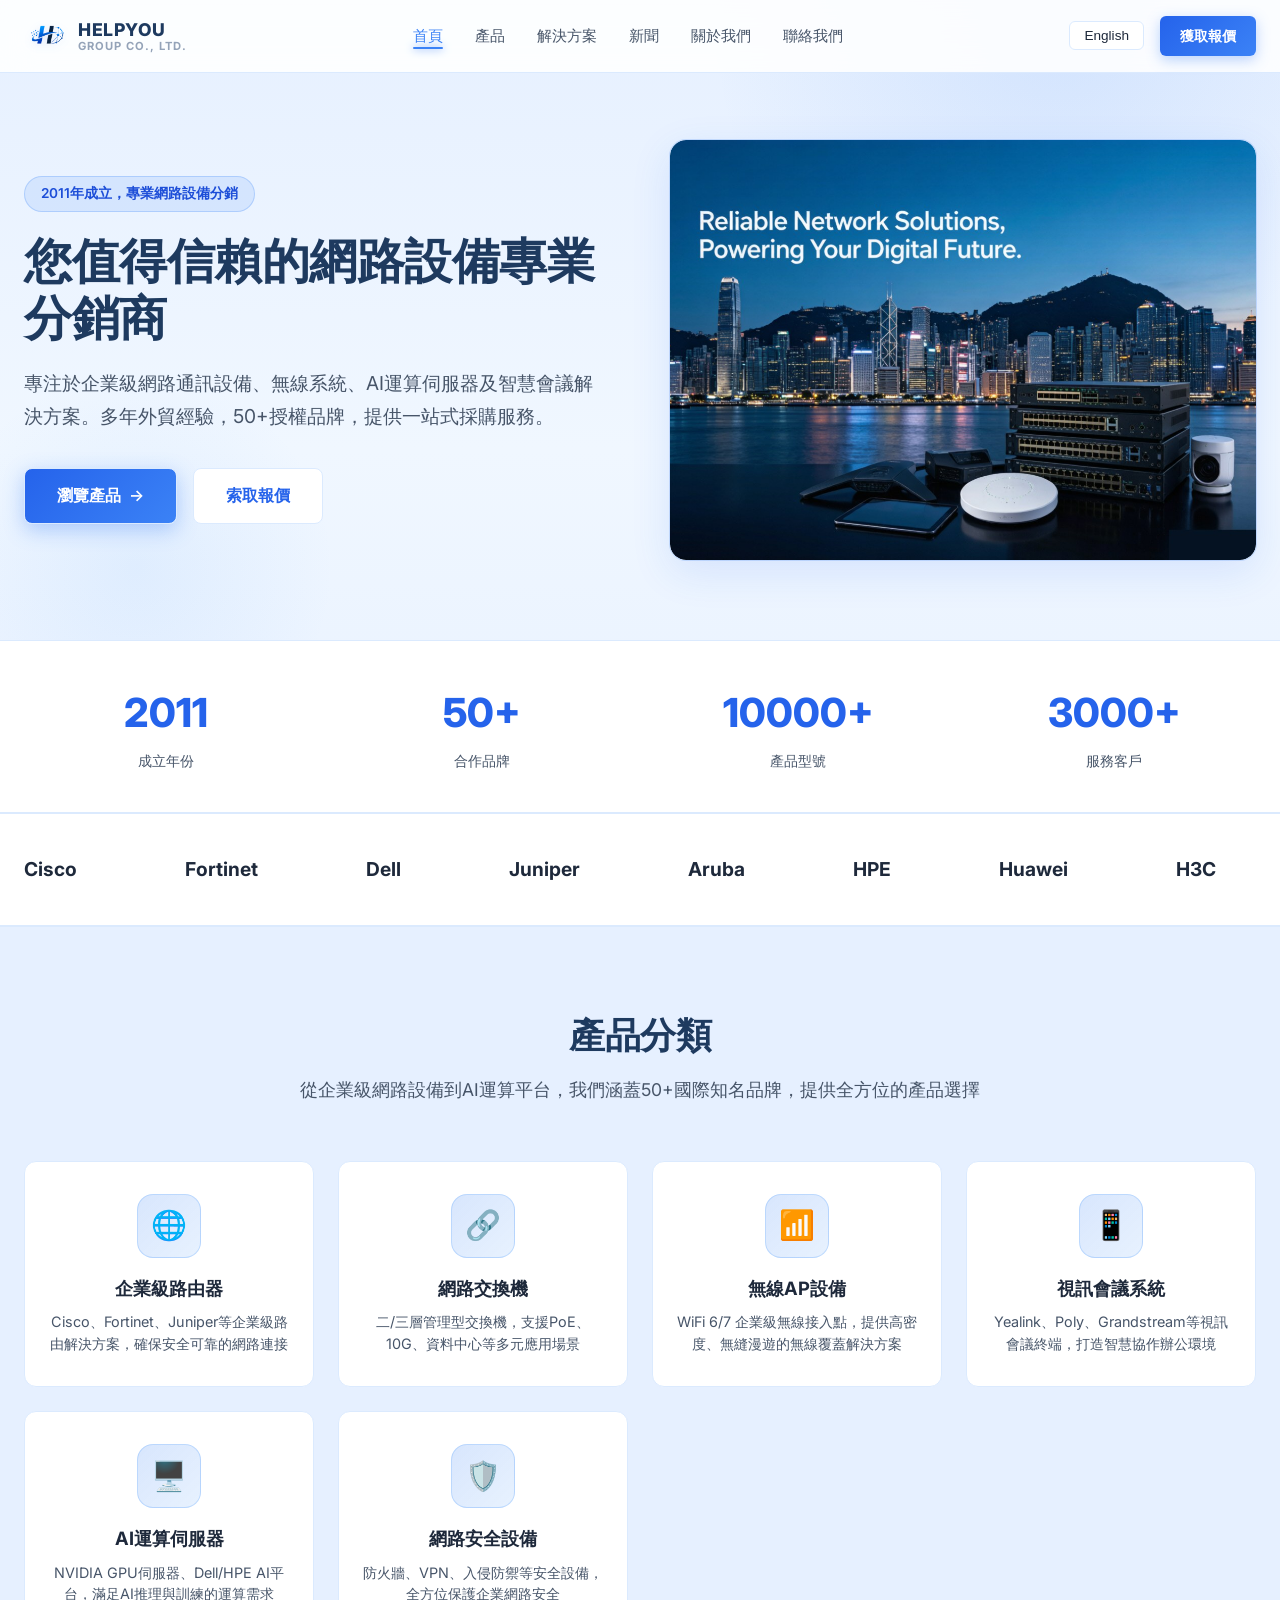
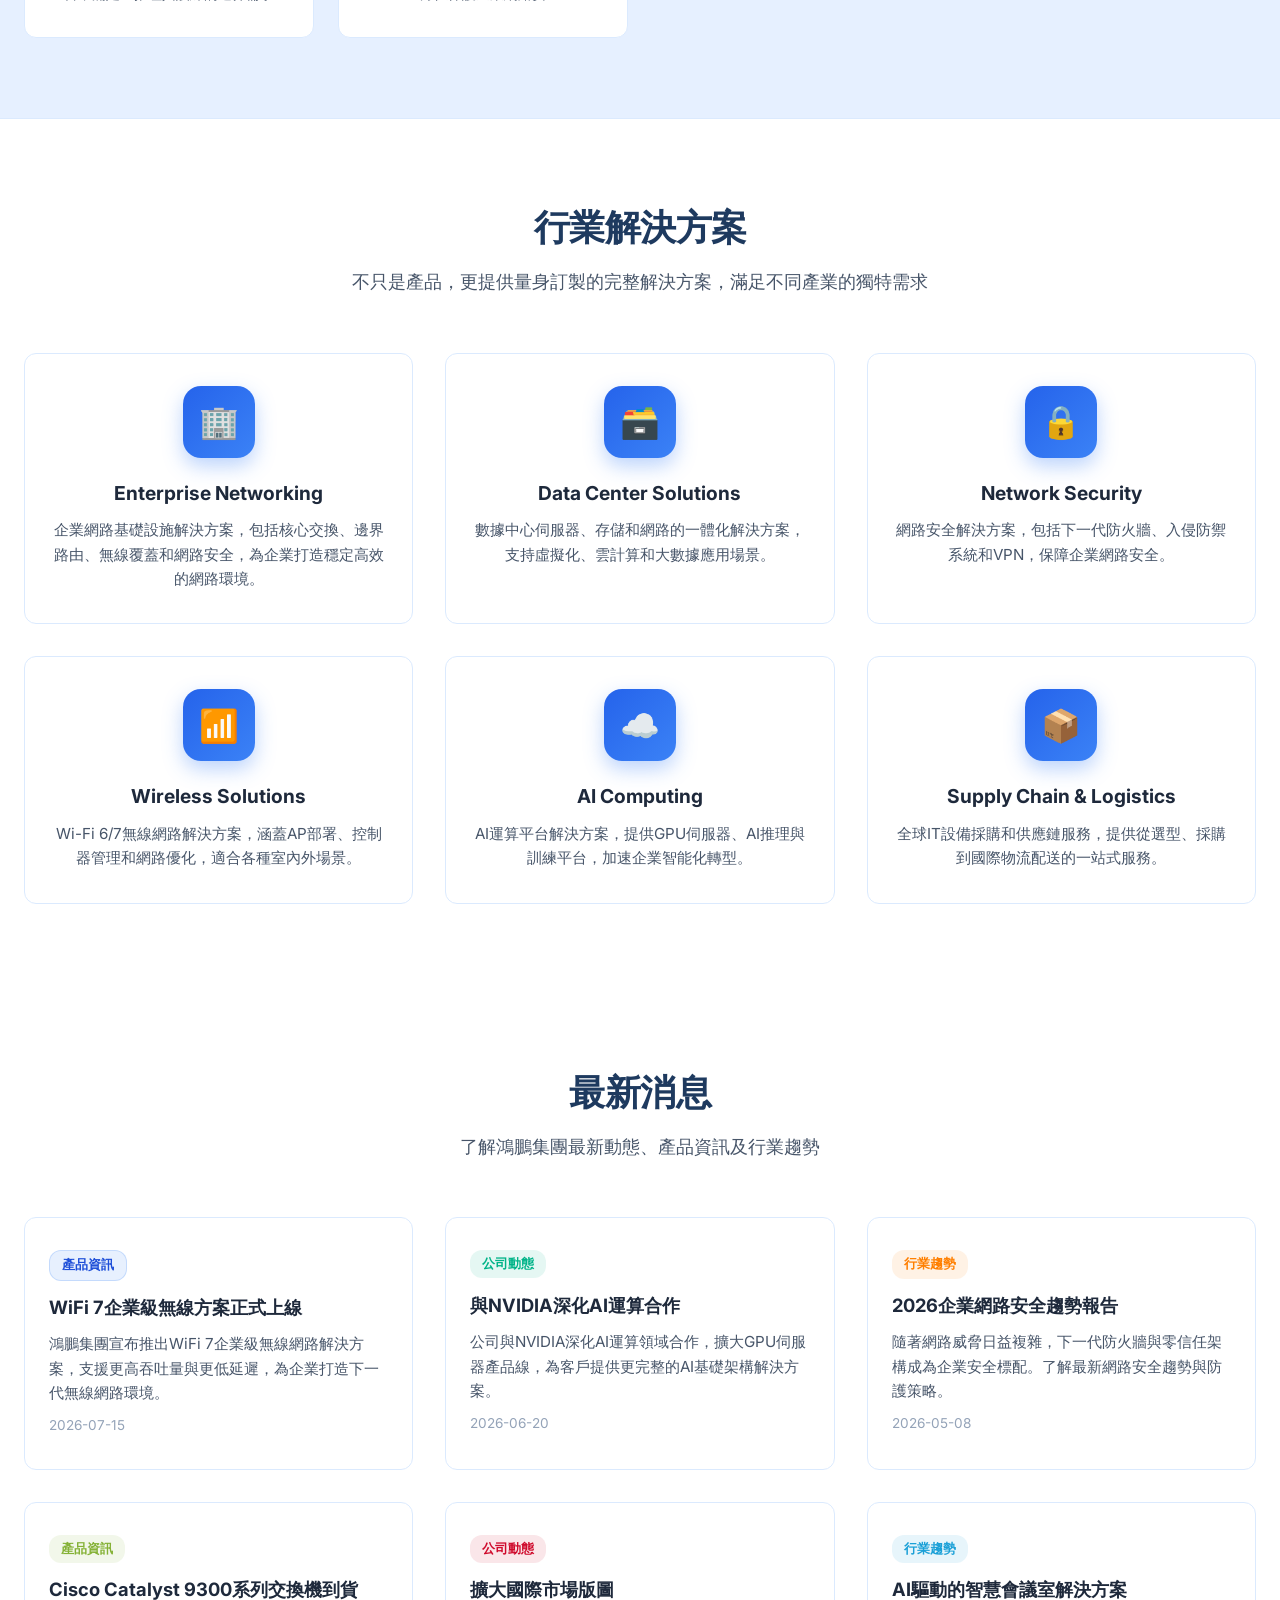
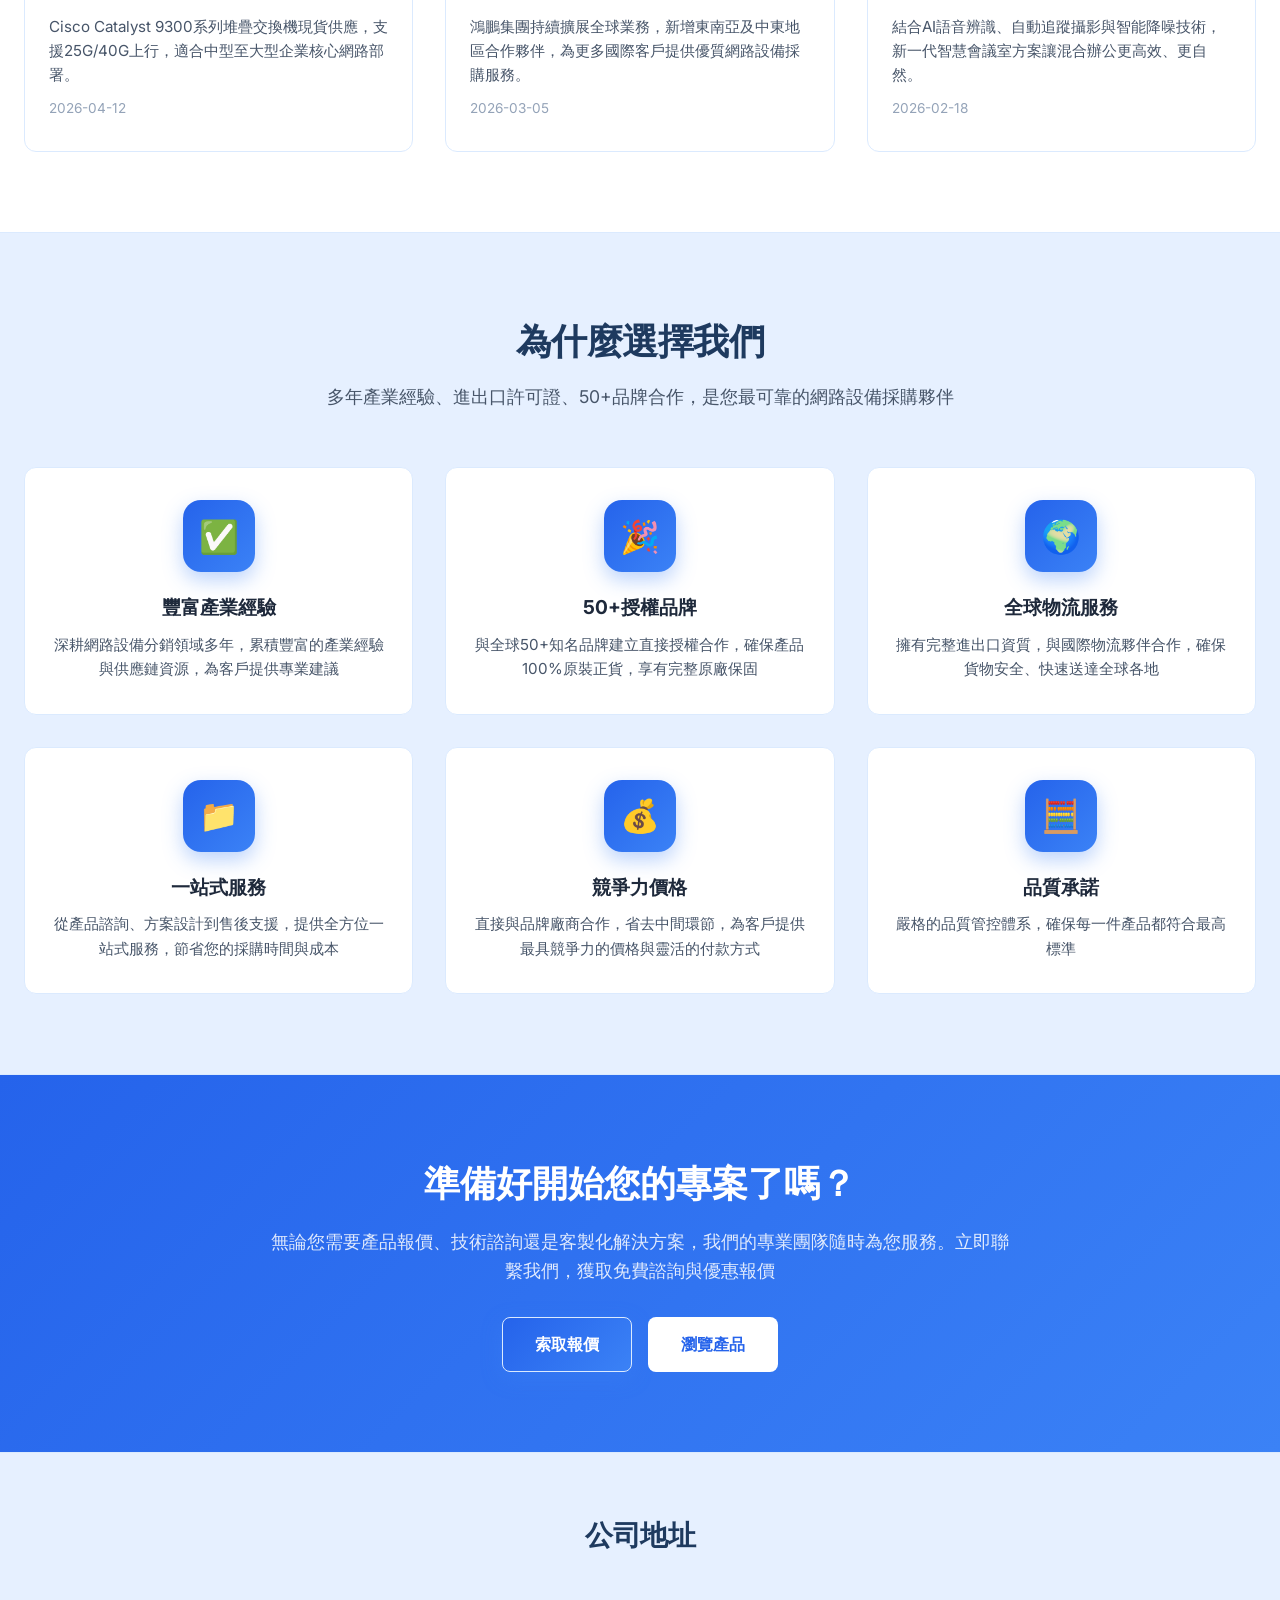
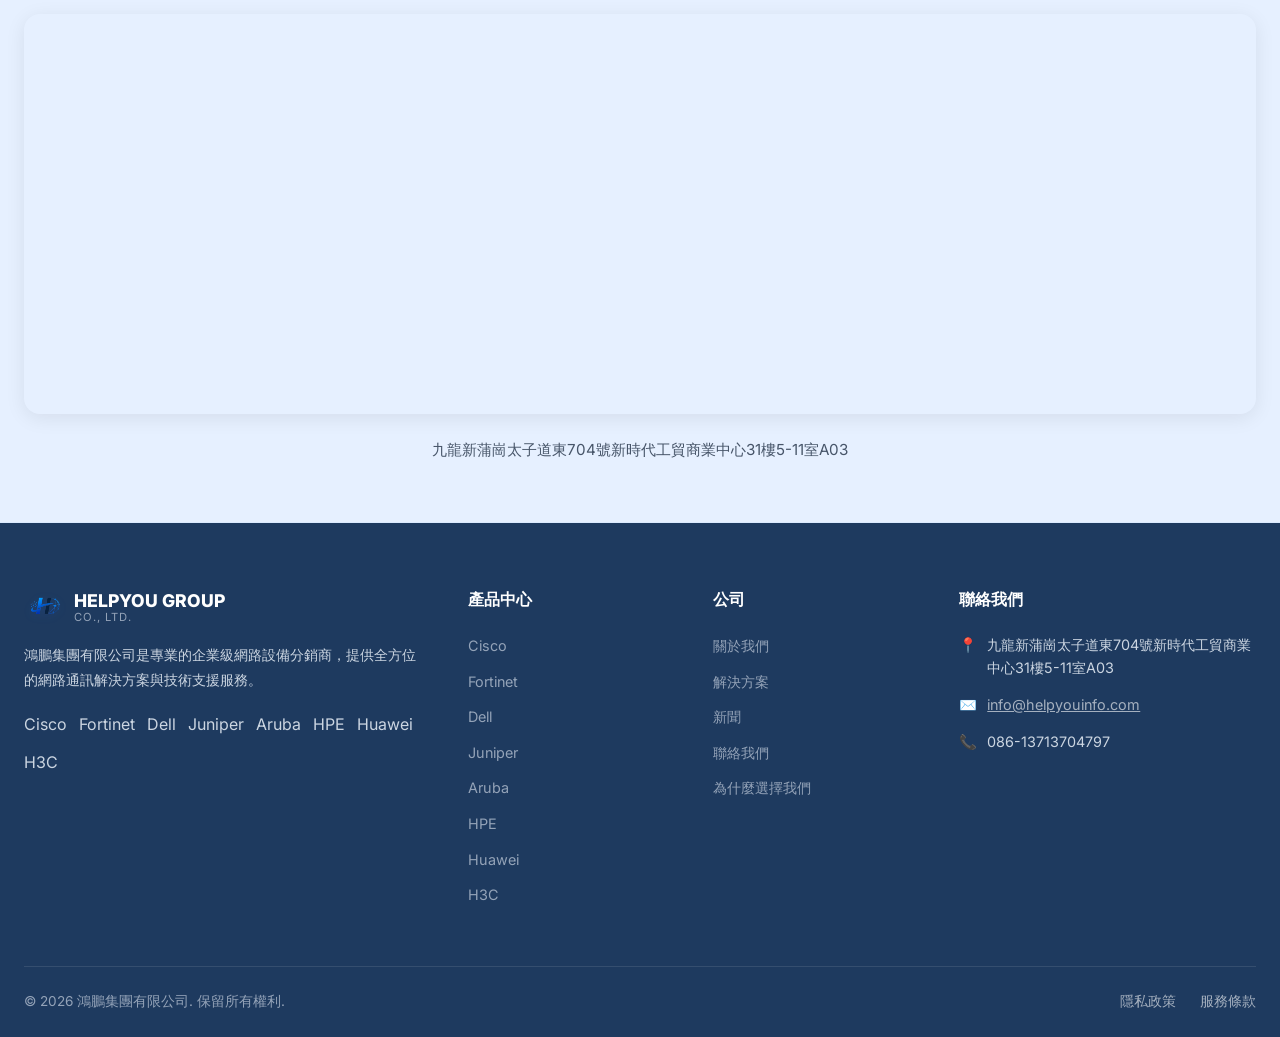
==== commit 783cb847: "feat(theme): switch from deep blue to light blue theme - :root variables: --bg-light #f0f7ff, --bg-g" ====
--- a/index.html
+++ b/index.html
@@ -16,7 +16,7 @@
     <section class="hero">
         <div class="hero-container">
             <div class="hero-content">
-                <div style="display:inline-block; background: rgba(59,130,246,0.15); color: var(--accent-light); padding: 6px 16px; border-radius: 20px; font-size: 0.85rem; font-weight: 600; margin-bottom: 20px; border: 1px solid rgba(96,165,250,0.4); backdrop-filter: blur(8px);" data-i18n="hero_badge">2011年成立，專業網路設備分銷</div>
+                <div style="display:inline-block; background: rgba(59,130,246,0.12); color: var(--accent-dark); padding: 6px 16px; border-radius: 20px; font-size: 0.85rem; font-weight: 600; margin-bottom: 20px; border: 1px solid rgba(59,130,246,0.25);" data-i18n="hero_badge">2011年成立，專業網路設備分銷</div>
                 <h1 data-i18n="hero_title">您值得信賴的網路設備專業分銷商</h1>
                 <p class="hero-subtitle" data-i18n="hero_subtitle">專注於企業級網路通訊設備、無線系統、AI運算伺服器及智慧會議解決方案。多年外貿經驗，50+授權品牌，提供一站式採購服務。</p>
                 <div class="hero-buttons">
@@ -188,7 +188,7 @@
             </div>
             <div class="features-grid">
                 <div class="feature-card" style="text-align: left;">
-                    <div style="display: inline-block; background: rgba(59,130,246,0.15); color: var(--accent-light); padding: 4px 12px; border-radius: 12px; font-size: 0.8rem; font-weight: 600; margin-bottom: 12px; border: 1px solid rgba(96,165,250,0.3);" data-i18n="news_tag_1">產品資訊</div>
+                    <div style="display: inline-block; background: rgba(59,130,246,0.12); color: var(--accent-dark); padding: 4px 12px; border-radius: 12px; font-size: 0.8rem; font-weight: 600; margin-bottom: 12px; border: 1px solid rgba(59,130,246,0.2);" data-i18n="news_tag_1">產品資訊</div>
                     <h3 class="feature-title" style="font-size: 1.15rem; font-weight: 700; margin-bottom: 10px;" data-i18n="news_1_title">WiFi 7企業級無線方案正式上線</h3>
                     <p class="feature-desc" style="font-size: 0.95rem; color: var(--text-medium);" data-i18n="news_1_desc">鴻鵬集團宣布推出WiFi 7企業級無線網路解決方案，支援更高吞吐量與更低延遲，為企業打造下一代無線網路環境。</p>
                     <div style="font-size: 0.85rem; color: var(--text-light); margin-top: 10px;" data-i18n="news_1_date">2026-07-15</div>
--- a/css/style.css
+++ b/css/style.css
@@ -3,20 +3,20 @@
    ============================================ */
 
 :root {
-    /* === 深蓝主题 === */
-    --primary: #0a1628;
-    --primary-light: #122544;
-    --accent: #3b82f6;
-    --accent-light: #60a5fa;
-    --accent-dark: #2563eb;
-    --bg-light: #0a1628;       /* body 底色 */
-    --bg-gray: #122544;        /* section gray */
-    --text-dark: #ffffff;      /* 主文字白 */
-    --text-medium: #cbd5e1;    /* 次文字浅蓝灰 */
+    /* === 淡蓝主题 === */
+    --primary: #1e3a5f;
+    --primary-light: #2c5282;
+    --accent: #2563eb;
+    --accent-light: #3b82f6;
+    --accent-dark: #1d4ed8;
+    --bg-light: #f0f7ff;       /* body 底色 极浅蓝 */
+    --bg-gray: #e6f0ff;        /* section gray 浅蓝灰 */
+    --text-dark: #1e293b;      /* 主文字深色 */
+    --text-medium: #475569;    /* 次文字 */
     --text-light: #94a3b8;     /* 浅文字 */
-    --border: rgba(255, 255, 255, 0.08); /* 半透明白边 */
-    --card-bg: rgba(255, 255, 255, 0.04); /* 卡片半透明蓝灰 */
-    --card-bg-hover: rgba(255, 255, 255, 0.08);
+    --border: #dbeafe;         /* 浅蓝边框 */
+    --card-bg: #ffffff;        /* 卡片白底 */
+    --card-bg-hover: #f8faff;
     --success: #10b981;
     --warning: #f59e0b;
     --white: #ffffff;
@@ -37,7 +37,7 @@
     color: var(--text-dark);
     line-height: 1.6;
     overflow-x: hidden;
-    background: linear-gradient(180deg, #0a1628 0%, #122544 50%, #0a1628 100%);
+    background: linear-gradient(180deg, #e6f0ff 0%, #f0f7ff 50%, #e6f0ff 100%);
     background-attachment: fixed;
 }
 
@@ -48,16 +48,16 @@
     left: 0;
     right: 0;
     z-index: 1000;
-    background: rgba(10, 22, 40, 0.78);
+    background: rgba(255, 255, 255, 0.88);
     backdrop-filter: blur(15px);
     -webkit-backdrop-filter: blur(15px);
-    border-bottom: 1px solid rgba(255, 255, 255, 0.08);
+    border-bottom: 1px solid var(--border);
     transition: all 0.3s ease;
 }
 
 .header.scrolled {
-    background: rgba(10, 22, 40, 0.95);
-    box-shadow: 0 2px 20px rgba(0, 0, 0, 0.4);
+    background: rgba(255, 255, 255, 0.96);
+    box-shadow: 0 2px 20px rgba(37, 99, 235, 0.1);
 }
 
 .header-container {
@@ -85,12 +85,11 @@
     height: 44px;
     width: auto;
     object-fit: contain;
-    /* logo 原图为白底透明，深蓝背景下让白底融入深色，仅显示蓝色 H + 网络球 */
-    filter: drop-shadow(0 0 8px rgba(59, 130, 246, 0.35));
+    filter: drop-shadow(0 2px 4px rgba(37, 99, 235, 0.15));
 }
 
 .logo-text .logo-main {
-    color: var(--white);
+    color: var(--text-dark);
 }
 
 .logo-icon {
@@ -115,7 +114,7 @@
 .logo-text .logo-main {
     font-size: 1.1rem;
     font-weight: 800;
-    color: var(--white);
+    color: var(--primary);
 }
 
 .logo-text .logo-sub {
@@ -132,7 +131,7 @@
 }
 
 .nav-link {
-    color: rgba(255, 255, 255, 0.78);
+    color: var(--text-medium);
     text-decoration: none;
     font-size: 0.95rem;
     font-weight: 500;
@@ -164,8 +163,8 @@
 }
 
 .lang-toggle {
-    background: rgba(255, 255, 255, 0.08);
-    border: 1px solid rgba(255, 255, 255, 0.15);
+    background: #ffffff;
+    border: 1px solid var(--border);
     color: var(--text-dark);
     padding: 6px 14px;
     border-radius: 6px;
@@ -179,7 +178,7 @@
 }
 
 .lang-toggle:hover {
-    background: rgba(255, 255, 255, 0.15);
+    background: var(--bg-gray);
     border-color: var(--accent);
 }
 
@@ -267,7 +266,7 @@
     padding: 6px 16px;
     border-radius: 50px;
     font-size: 0.85rem;
-    color: var(--accent-light);
+    color: var(--accent-dark);
     margin-bottom: 24px;
     backdrop-filter: blur(8px);
 }
@@ -278,13 +277,12 @@
     line-height: 1.2;
     margin-bottom: 20px;
     letter-spacing: -0.5px;
-    color: var(--white);
-    text-shadow: 0 2px 20px rgba(0, 0, 0, 0.3);
+    color: var(--primary);
 }
 
 .hero-subtitle {
     font-size: 1.2rem;
-    color: rgba(203, 213, 225, 0.92);
+    color: var(--text-medium);
     margin-bottom: 36px;
     line-height: 1.7;
 }
@@ -305,7 +303,7 @@
     justify-content: center;
     border-radius: 16px;
     overflow: hidden;
-    box-shadow: 0 12px 40px rgba(0, 0, 0, 0.5), 0 0 0 1px rgba(59, 130, 246, 0.2);
+    box-shadow: 0 12px 40px rgba(37, 99, 235, 0.12), 0 0 0 1px rgba(59, 130, 246, 0.2);
 }
 
 .hero-scene-img {
@@ -330,7 +328,7 @@
     align-items: center;
     gap: 8px;
     box-shadow: 0 6px 20px rgba(59, 130, 246, 0.35);
-    border: 1px solid rgba(255, 255, 255, 0.1);
+    border: 1px solid var(--border);
 }
 
 .btn-primary:hover {
@@ -340,15 +338,15 @@
 }
 
 .btn-secondary {
-    background: rgba(255, 255, 255, 0.06);
-    color: var(--white);
+    background: #ffffff;
+    color: var(--accent);
     padding: 14px 32px;
     border-radius: 8px;
     text-decoration: none;
     font-size: 1rem;
     font-weight: 600;
     transition: all 0.3s;
-    border: 1px solid rgba(255, 255, 255, 0.18);
+    border: 1px solid var(--border);
     display: inline-flex;
     align-items: center;
     gap: 8px;
@@ -356,19 +354,19 @@
 }
 
 .btn-secondary:hover {
-    background: rgba(59, 130, 246, 0.15);
+    background: var(--bg-gray);
     border-color: var(--accent);
-    color: var(--accent-light);
+    color: var(--accent-dark);
     transform: translateY(-2px);
 }
 
 /* ==================== Stats Bar ==================== */
 .stats-bar {
-    background: rgba(255, 255, 255, 0.04);
+    background: #ffffff;
     backdrop-filter: blur(10px);
     padding: 40px 0;
-    border-top: 1px solid rgba(255, 255, 255, 0.08);
-    border-bottom: 1px solid rgba(255, 255, 255, 0.08);
+    border-top: 1px solid var(--border);
+    border-bottom: 1px solid var(--border);
 }
 
 .stats-container {
@@ -388,14 +386,13 @@
 .stat-number {
     font-size: 2.5rem;
     font-weight: 800;
-    color: var(--accent-light);
+    color: var(--accent);
     margin-bottom: 4px;
-    text-shadow: 0 0 20px rgba(96, 165, 250, 0.4);
 }
 
 .stat-label {
     font-size: 0.9rem;
-    color: rgba(203, 213, 225, 0.85);
+    color: var(--text-medium);
 }
 
 /* ==================== Section General ==================== */
@@ -405,9 +402,9 @@
 }
 
 .section-gray {
-    background: linear-gradient(180deg, rgba(255,255,255,0.02), rgba(255,255,255,0.05));
-    border-top: 1px solid rgba(255, 255, 255, 0.05);
-    border-bottom: 1px solid rgba(255, 255, 255, 0.05);
+    background: var(--bg-gray);
+    border-top: 1px solid var(--border);
+    border-bottom: 1px solid var(--border);
 }
 
 .section-container {
@@ -424,18 +421,14 @@
 .section-title {
     font-size: 2.25rem;
     font-weight: 800;
-    color: var(--white);
+    color: var(--primary);
     margin-bottom: 12px;
     letter-spacing: -0.5px;
-    background: linear-gradient(135deg, #ffffff, #cbd5e1);
-    -webkit-background-clip: text;
-    -webkit-text-fill-color: transparent;
-    background-clip: text;
 }
 
 .section-subtitle {
     font-size: 1.1rem;
-    color: rgba(203, 213, 225, 0.85);
+    color: var(--text-medium);
     max-width: 700px;
     margin: 0 auto;
 }
@@ -453,7 +446,7 @@
     padding: 32px 24px;
     text-align: center;
     transition: all 0.3s;
-    border: 1px solid rgba(255, 255, 255, 0.08);
+    border: 1px solid var(--border);
     cursor: pointer;
     text-decoration: none;
     color: var(--text-dark);
@@ -479,7 +472,7 @@
     align-items: center;
     justify-content: center;
     margin-bottom: 8px;
-    background: rgba(255, 255, 255, 0.06);
+    background: #ffffff;
     padding: 16px;
     overflow: hidden;
 }
@@ -505,7 +498,7 @@
 .brand-name {
     font-size: 1.1rem;
     font-weight: 700;
-    color: var(--white);
+    color: var(--text-dark);
 }
 
 /* ==================== Product Categories ==================== */
@@ -520,7 +513,7 @@
     border-radius: 12px;
     padding: 32px 24px;
     transition: all 0.3s;
-    border: 1px solid rgba(255, 255, 255, 0.08);
+    border: 1px solid var(--border);
     text-align: center;
     backdrop-filter: blur(8px);
 }
@@ -549,12 +542,12 @@
     font-size: 1.15rem;
     font-weight: 700;
     margin-bottom: 8px;
-    color: var(--white);
+    color: var(--text-dark);
 }
 
 .category-desc {
     font-size: 0.9rem;
-    color: rgba(203, 213, 225, 0.85);
+    color: var(--text-medium);
     line-height: 1.5;
 }
 
@@ -570,7 +563,7 @@
     padding: 32px 24px;
     background: var(--card-bg);
     border-radius: 12px;
-    border: 1px solid rgba(255, 255, 255, 0.06);
+    border: 1px solid var(--border);
     transition: all 0.3s;
     backdrop-filter: blur(8px);
 }
@@ -600,12 +593,12 @@
     font-size: 1.2rem;
     font-weight: 700;
     margin-bottom: 10px;
-    color: var(--white);
+    color: var(--text-dark);
 }
 
 .feature-desc {
     font-size: 0.95rem;
-    color: rgba(203, 213, 225, 0.85);
+    color: var(--text-medium);
     line-height: 1.6;
 }
 
@@ -637,20 +630,20 @@
 
 /* Override btn-secondary inside CTA (on colored bg) */
 .cta-section .btn-secondary {
-    background: rgba(255, 255, 255, 0.15);
-    color: white;
-    border: 1px solid rgba(255, 255, 255, 0.3);
+    background: #ffffff;
+    color: var(--accent);
+    border: 1px solid rgba(255, 255, 255, 0.5);
 }
 
 .cta-section .btn-secondary:hover {
-    background: rgba(255, 255, 255, 0.25);
-    border-color: rgba(255, 255, 255, 0.5);
+    background: #f0f7ff;
+    border-color: #ffffff;
 }
 
 /* ==================== Footer ==================== */
 .footer {
-    background: #0a1929;
-    color: rgba(255, 255, 255, 0.7);
+    background: #1e3a5f;
+    color: #cbd5e1;
     padding: 64px 0 24px;
 }
 
@@ -705,14 +698,14 @@
 }
 
 .footer-links a {
-    color: rgba(255, 255, 255, 0.6);
+    color: #94a3b8;
     text-decoration: none;
     font-size: 0.9rem;
     transition: color 0.2s;
 }
 
 .footer-links a:hover {
-    color: white;
+    color: #60a5fa;
 }
 
 .footer-contact-item {
@@ -734,6 +727,7 @@
     justify-content: space-between;
     align-items: center;
     font-size: 0.85rem;
+    color: #94a3b8;
 }
 
 /* ==================== Products Page ==================== */
@@ -784,7 +778,7 @@
     font-size: 2.8rem;
     font-weight: 800;
     margin-bottom: 12px;
-    text-shadow: 0 2px 16px rgba(0,0,0,0.5);
+    text-shadow: 0 2px 8px rgba(37, 99, 235, 0.1);
     letter-spacing: -0.01em;
 }
 
@@ -793,7 +787,7 @@
     z-index: 2;
     font-size: 1.1rem;
     color: rgba(255, 255, 255, 0.85);
-    text-shadow: 0 1px 8px rgba(0,0,0,0.4);
+    text-shadow: 0 1px 8px rgba(37, 99, 235, 0.15);
 }
 
 .page-header .breadcrumb {
@@ -828,13 +822,13 @@
 }
 
 .filter-bar {
-    background: rgba(255, 255, 255, 0.04);
+    background: #ffffff;
     backdrop-filter: blur(10px);
     padding: 24px;
     border-radius: 12px;
     margin-bottom: 32px;
-    border: 1px solid rgba(255, 255, 255, 0.06);
-    box-shadow: 0 4px 20px rgba(0, 0, 0, 0.2);
+    border: 1px solid var(--border);
+    box-shadow: 0 4px 20px rgba(37, 99, 235, 0.12);
     position: sticky;
     top: 88px;
     z-index: 100;
@@ -843,7 +837,7 @@
 .filter-label {
     font-size: 0.85rem;
     font-weight: 600;
-    color: rgba(203, 213, 225, 0.9);
+    color: var(--text-medium);
     margin-bottom: 10px;
     text-transform: uppercase;
     letter-spacing: 0.5px;
@@ -859,9 +853,9 @@
 .brand-filter-btn {
     padding: 8px 18px;
     border-radius: 8px;
-    border: 1px solid rgba(255, 255, 255, 0.12);
-    background: rgba(255, 255, 255, 0.04);
-    color: rgba(203, 213, 225, 0.9);
+    border: 1px solid var(--border);
+    background: #ffffff;
+    color: var(--text-medium);
     font-size: 0.9rem;
     font-weight: 500;
     cursor: pointer;
@@ -899,9 +893,9 @@
 .category-filter-btn {
     padding: 6px 16px;
     border-radius: 6px;
-    border: 1px solid rgba(255, 255, 255, 0.12);
-    background: rgba(255, 255, 255, 0.04);
-    color: rgba(203, 213, 225, 0.9);
+    border: 1px solid var(--border);
+    background: #ffffff;
+    color: var(--text-medium);
     font-size: 0.85rem;
     cursor: pointer;
     transition: all 0.2s;
@@ -927,11 +921,11 @@
 }
 
 .product-card {
-    background: rgba(255, 255, 255, 0.04);
+    background: #ffffff;
     border-radius: 12px;
     overflow: hidden;
     transition: all 0.3s;
-    border: 1px solid rgba(255, 255, 255, 0.06);
+    border: 1px solid var(--border);
     backdrop-filter: blur(8px);
     display: flex;
     flex-direction: column;
@@ -939,7 +933,7 @@
 
 .product-card:hover {
     transform: translateY(-4px);
-    background: rgba(255, 255, 255, 0.08);
+    background: #ffffff;
     border-color: rgba(59, 130, 246, 0.5);
     box-shadow: 0 12px 32px rgba(59, 130, 246, 0.2);
 }
@@ -976,7 +970,7 @@
 .product-image-content .product-model {
     font-size: 0.8rem;
     font-weight: 600;
-    color: rgba(203, 213, 225, 0.85);
+    color: var(--text-medium);
 }
 
 .product-brand-badge {
@@ -1002,7 +996,7 @@
     font-size: 1.05rem;
     font-weight: 700;
     margin-bottom: 8px;
-    color: var(--white);
+    color: var(--text-dark);
 }
 
 .product-category {
@@ -1016,7 +1010,7 @@
 
 .product-desc {
     font-size: 0.88rem;
-    color: rgba(203, 213, 225, 0.85);
+    color: var(--text-medium);
     line-height: 1.5;
     margin-bottom: 14px;
     flex: 1;
@@ -1066,15 +1060,15 @@
 
 .btn-details {
     flex: 1;
-    background: rgba(255, 255, 255, 0.06);
-    color: rgba(255, 255, 255, 0.85);
+    background: #ffffff;
+    color: var(--text-medium);
     padding: 8px 16px;
     border-radius: 6px;
     text-decoration: none;
     font-size: 0.85rem;
     font-weight: 600;
     text-align: center;
-    border: 1px solid rgba(255, 255, 255, 0.12);
+    border: 1px solid var(--border);
     transition: all 0.2s;
     cursor: pointer;
 }
@@ -1108,12 +1102,12 @@
     font-size: 2rem;
     font-weight: 800;
     margin-bottom: 20px;
-    color: var(--white);
+    color: var(--text-dark);
 }
 
 .about-text p {
     font-size: 1rem;
-    color: rgba(203, 213, 225, 0.9);
+    color: var(--text-medium);
     line-height: 1.8;
     margin-bottom: 16px;
 }
@@ -1121,7 +1115,7 @@
 .about-visual {
     border-radius: 16px;
     overflow: hidden;
-    box-shadow: 0 8px 32px rgba(0, 0, 0, 0.4), 0 0 0 1px rgba(59, 130, 246, 0.2);
+    box-shadow: 0 8px 32px rgba(37, 99, 235, 0.12), 0 0 0 1px rgba(59, 130, 246, 0.2);
     display: flex;
     align-items: center;
     justify-content: center;
@@ -1144,7 +1138,7 @@
     background: var(--card-bg);
     border-radius: 12px;
     padding: 32px 24px;
-    border: 1px solid rgba(255, 255, 255, 0.06);
+    border: 1px solid var(--border);
     transition: all 0.3s;
     backdrop-filter: blur(8px);
 }
@@ -1173,12 +1167,12 @@
     font-size: 1.15rem;
     font-weight: 700;
     margin-bottom: 8px;
-    color: var(--white);
+    color: var(--text-dark);
 }
 
 .value-desc {
     font-size: 0.9rem;
-    color: rgba(203, 213, 225, 0.85);
+    color: var(--text-medium);
     line-height: 1.6;
 }
 
@@ -1191,12 +1185,12 @@
 
 .contact-info-card {
     background: var(--card-bg);
-    border: 1px solid rgba(255, 255, 255, 0.06);
+    border: 1px solid var(--border);
     border-radius: 16px;
     padding: 40px;
     color: var(--text-dark);
     backdrop-filter: blur(8px);
-    box-shadow: 0 4px 24px rgba(0, 0, 0, 0.3);
+    box-shadow: 0 4px 24px rgba(37, 99, 235, 0.12);
 }
 
 .contact-info-card h3 {
@@ -1231,14 +1225,14 @@
 
 .contact-info-item .label {
     font-size: 0.8rem;
-    color: rgba(203, 213, 225, 0.8);
+    color: var(--text-medium);
     margin-bottom: 4px;
 }
 
 .contact-info-item .value {
     font-size: 0.95rem;
     font-weight: 500;
-    color: var(--white);
+    color: var(--text-dark);
 }
 
 .contact-info-item .value a {
@@ -1254,16 +1248,16 @@
     background: var(--card-bg);
     border-radius: 16px;
     padding: 40px;
-    border: 1px solid rgba(255, 255, 255, 0.06);
+    border: 1px solid var(--border);
     backdrop-filter: blur(8px);
-    box-shadow: 0 4px 24px rgba(0, 0, 0, 0.3);
+    box-shadow: 0 4px 24px rgba(37, 99, 235, 0.12);
 }
 
 .contact-form-card h3 {
     font-size: 1.5rem;
     font-weight: 700;
     margin-bottom: 24px;
-    color: var(--white);
+    color: var(--text-dark);
 }
 
 .form-group {
@@ -1280,7 +1274,7 @@
     display: block;
     font-size: 0.9rem;
     font-weight: 600;
-    color: rgba(203, 213, 225, 0.9);
+    color: var(--text-medium);
     margin-bottom: 6px;
 }
 
@@ -1289,18 +1283,18 @@
 .form-textarea {
     width: 100%;
     padding: 12px 16px;
-    border: 1px solid rgba(255, 255, 255, 0.12);
+    border: 1px solid var(--border);
     border-radius: 8px;
     font-size: 0.95rem;
-    color: var(--white);
-    background: rgba(255, 255, 255, 0.04);
+    color: var(--text-dark);
+    background: #ffffff;
     transition: all 0.2s;
     font-family: inherit;
 }
 
 .form-input::placeholder,
 .form-textarea::placeholder {
-    color: rgba(203, 213, 225, 0.4);
+    color: var(--text-light);
 }
 
 .form-input:focus,
@@ -1325,7 +1319,7 @@
 
 .form-select option {
     background: var(--primary);
-    color: var(--white);
+    color: var(--text-dark);
 }
 
 .form-textarea {
@@ -1374,7 +1368,7 @@
 }
 
 .modal-content {
-    background: linear-gradient(180deg, #122544 0%, #0a1628 100%);
+    background: #ffffff;
     border-radius: 16px;
     max-width: 600px;
     width: 100%;
@@ -1383,16 +1377,16 @@
     padding: 40px;
     position: relative;
     border: 1px solid rgba(96, 165, 250, 0.3);
-    box-shadow: 0 20px 60px rgba(0, 0, 0, 0.5), 0 0 0 1px rgba(59, 130, 246, 0.15);
-    color: var(--white);
+    box-shadow: 0 20px 60px rgba(37, 99, 235, 0.12), 0 0 0 1px rgba(59, 130, 246, 0.15);
+    color: var(--text-dark);
 }
 
 .modal-close {
     position: absolute;
     top: 16px;
     right: 16px;
-    background: rgba(255, 255, 255, 0.08);
-    border: 1px solid rgba(255, 255, 255, 0.15);
+    background: #ffffff;
+    border: 1px solid var(--border);
     width: 36px;
     height: 36px;
     border-radius: 50%;
@@ -1401,7 +1395,7 @@
     display: flex;
     align-items: center;
     justify-content: center;
-    color: rgba(255, 255, 255, 0.85);
+    color: var(--text-medium);
     transition: all 0.2s;
 }
 
@@ -1425,7 +1419,7 @@
     font-size: 1.5rem;
     font-weight: 700;
     margin-bottom: 8px;
-    color: var(--white);
+    color: var(--text-dark);
 }
 
 .modal-product-category {
@@ -1437,14 +1431,14 @@
 
 .modal-product-desc {
     font-size: 0.95rem;
-    color: rgba(203, 213, 225, 0.9);
+    color: var(--text-medium);
     line-height: 1.7;
     margin-bottom: 24px;
 }
 
 .modal-specs {
-    background: rgba(255, 255, 255, 0.04);
-    border: 1px solid rgba(255, 255, 255, 0.06);
+    background: var(--bg-gray);
+    border: 1px solid var(--border);
     border-radius: 10px;
     padding: 20px;
     margin-bottom: 24px;
@@ -1454,7 +1448,7 @@
     font-size: 0.9rem;
     font-weight: 700;
     margin-bottom: 12px;
-    color: var(--white);
+    color: var(--text-dark);
 }
 
 .modal-specs ul {
@@ -1464,7 +1458,7 @@
 .modal-specs li {
     padding: 6px 0;
     font-size: 0.88rem;
-    color: rgba(203, 213, 225, 0.9);
+    color: var(--text-medium);
     display: flex;
     gap: 8px;
 }
@@ -1575,7 +1569,7 @@
         padding: 24px;
         gap: 16px;
         border-bottom: 1px solid var(--border);
-        box-shadow: 0 4px 20px rgba(0,0,0,0.06);
+        box-shadow: 0 4px 20px rgba(37, 99, 235, 0.08);
     }
     
     .hero {
@@ -1666,9 +1660,9 @@
 .brand-marquee {
     overflow: hidden;
     padding: 40px 0;
-    background: rgba(255, 255, 255, 0.04);
-    border-top: 1px solid rgba(255, 255, 255, 0.06);
-    border-bottom: 1px solid rgba(255, 255, 255, 0.06);
+    background: #ffffff;
+    border-top: 1px solid var(--border);
+    border-bottom: 1px solid var(--border);
 }
 
 .brand-marquee-track {
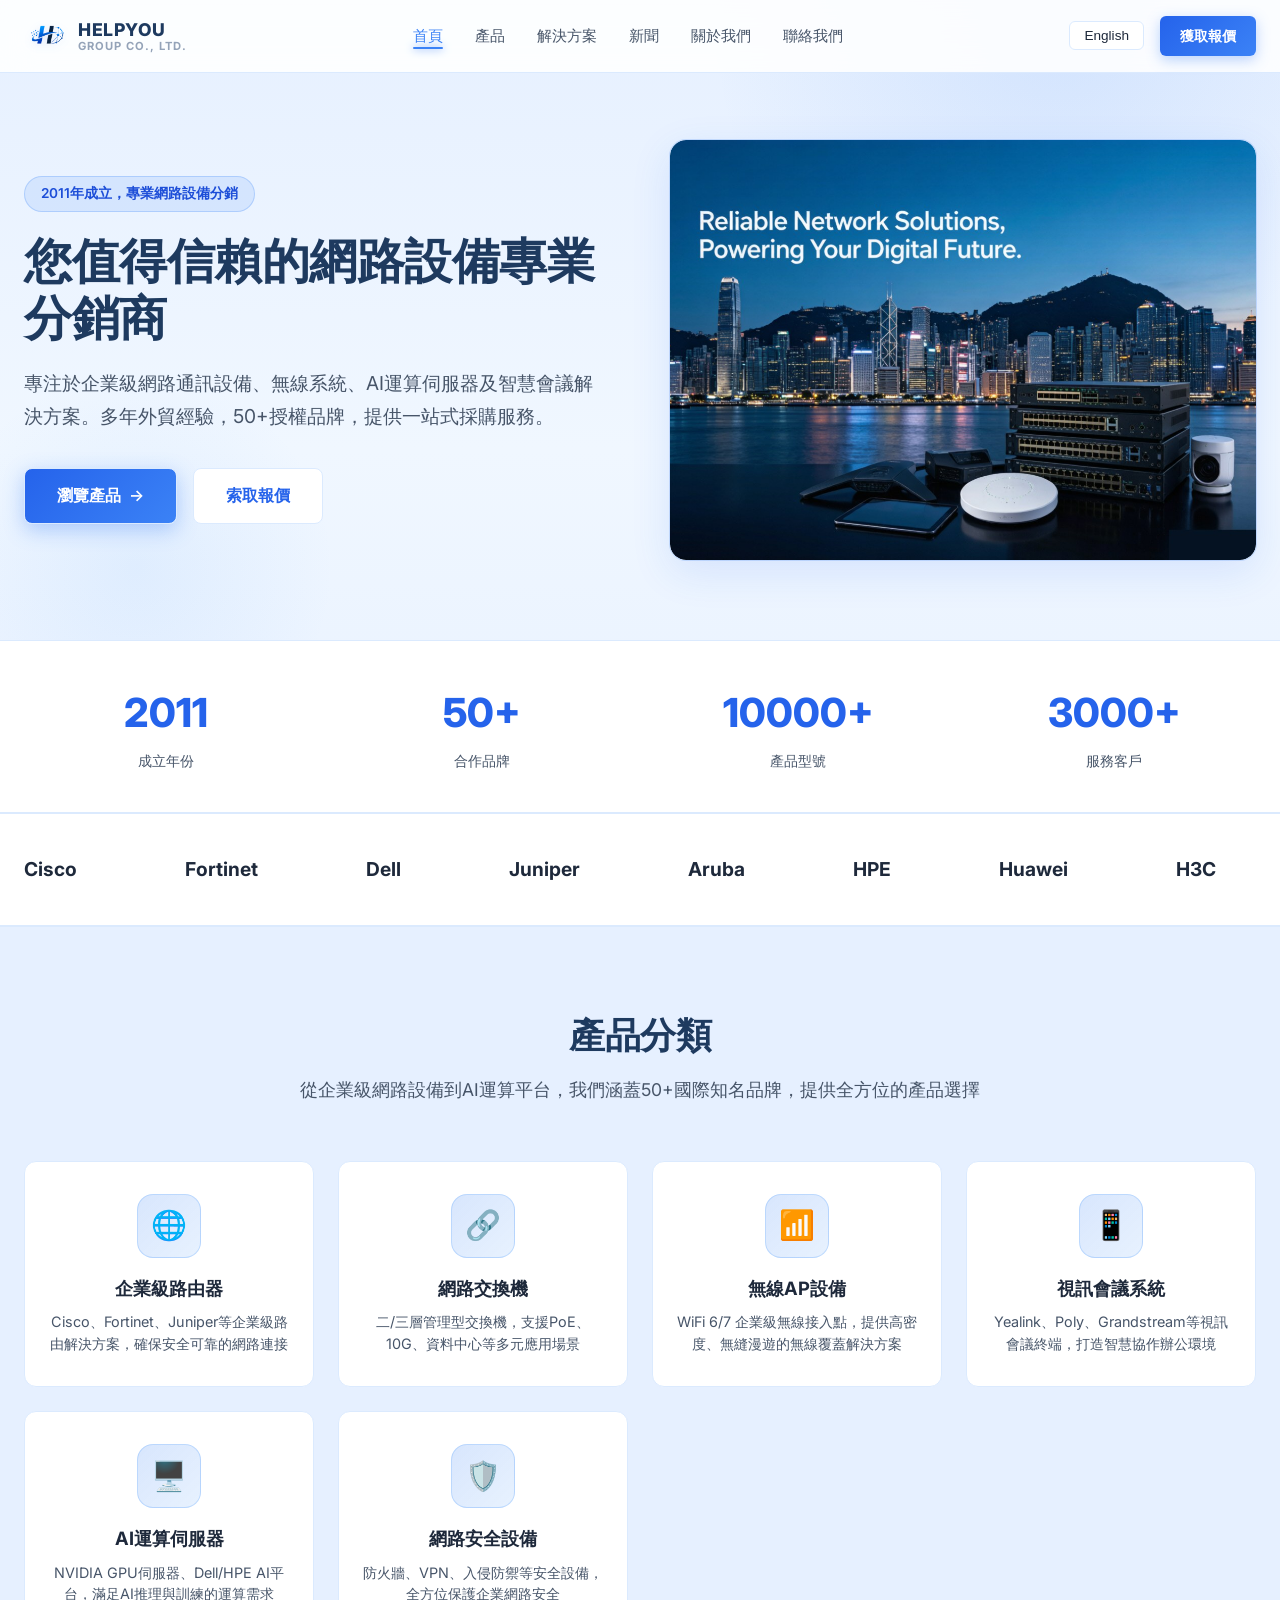
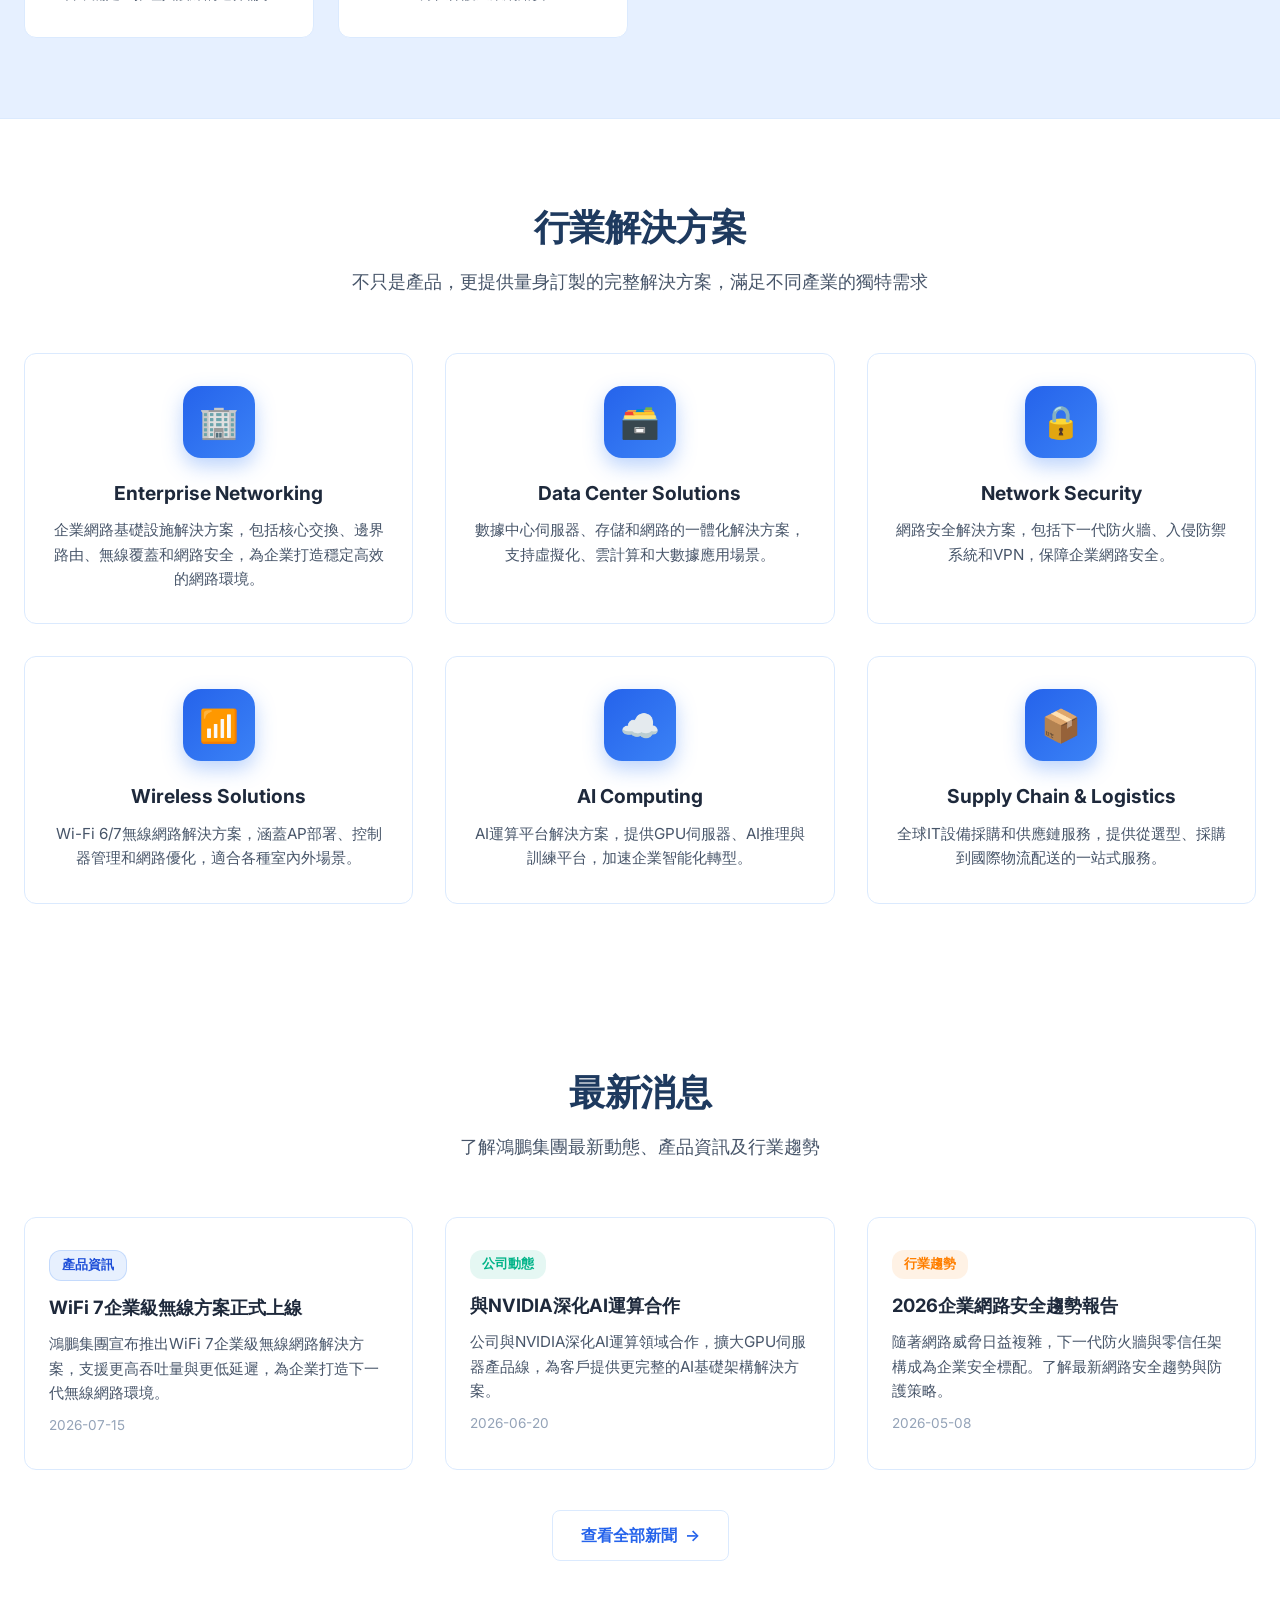
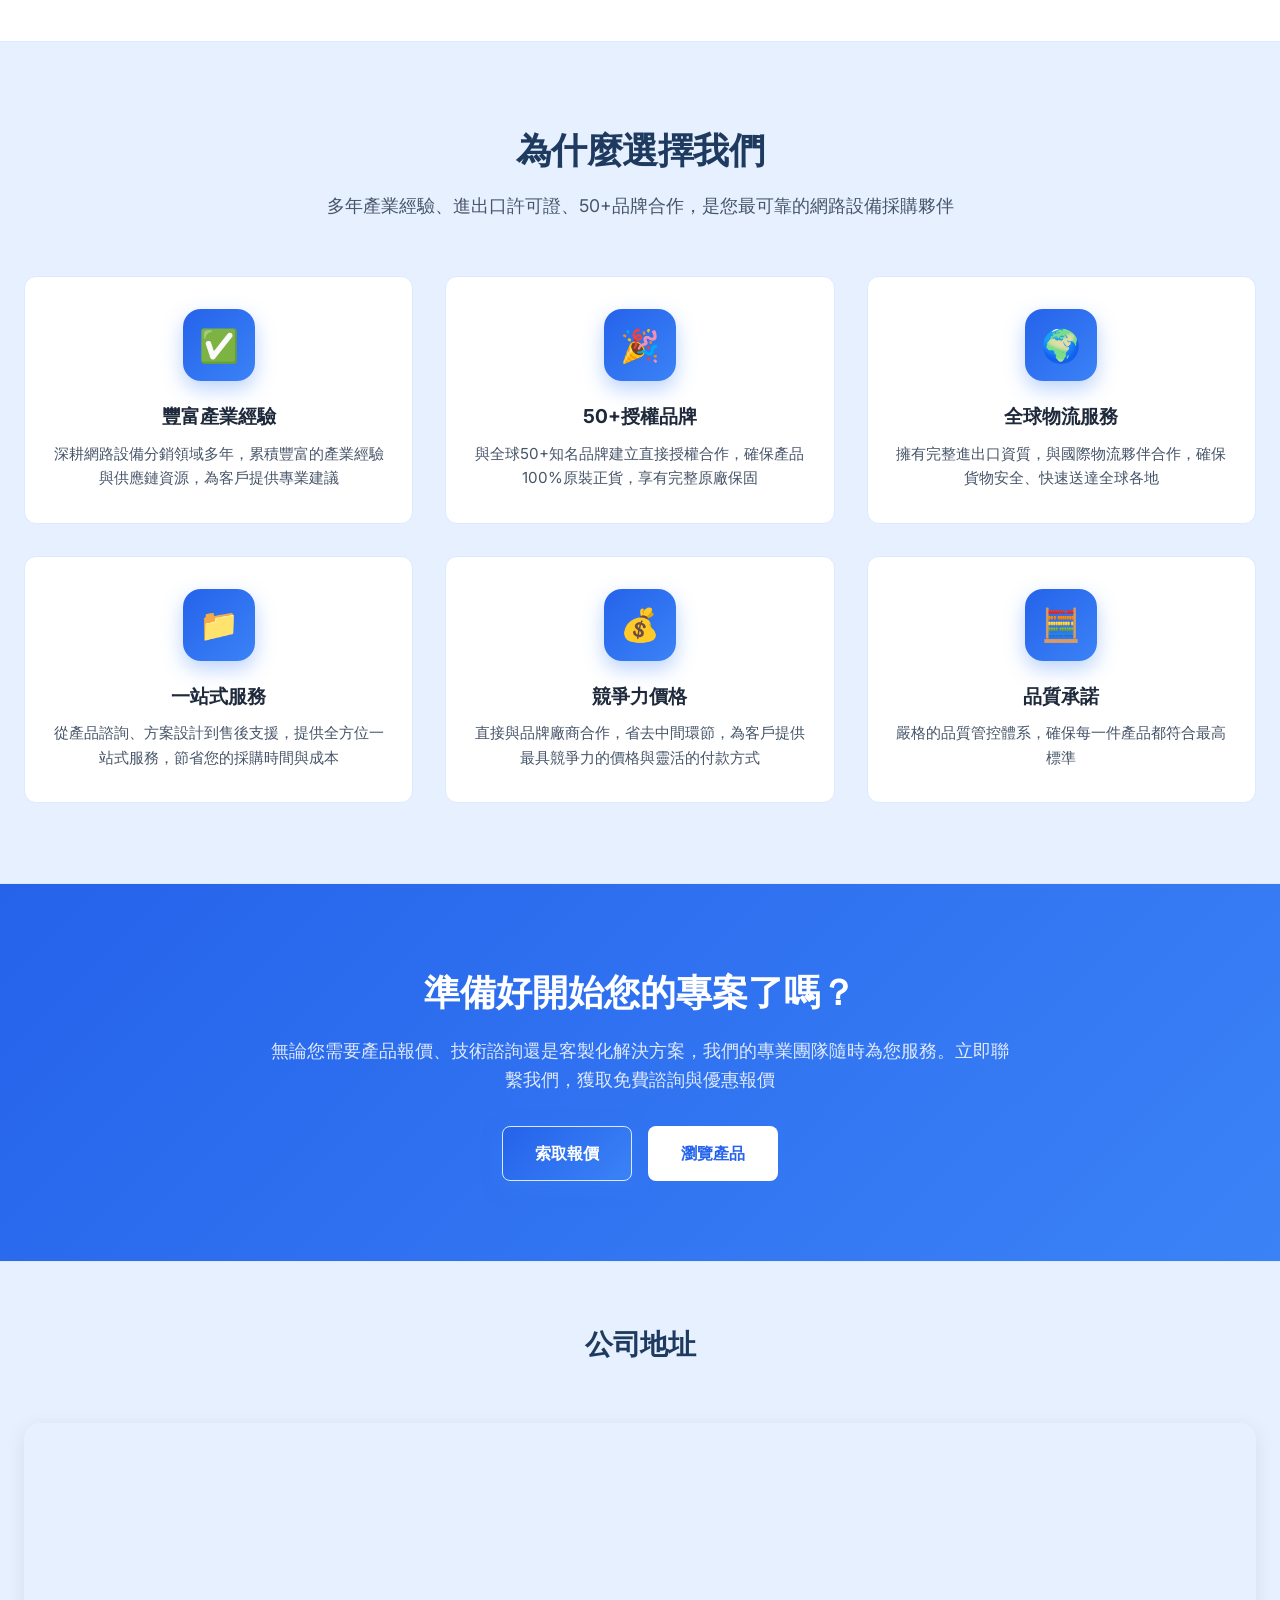
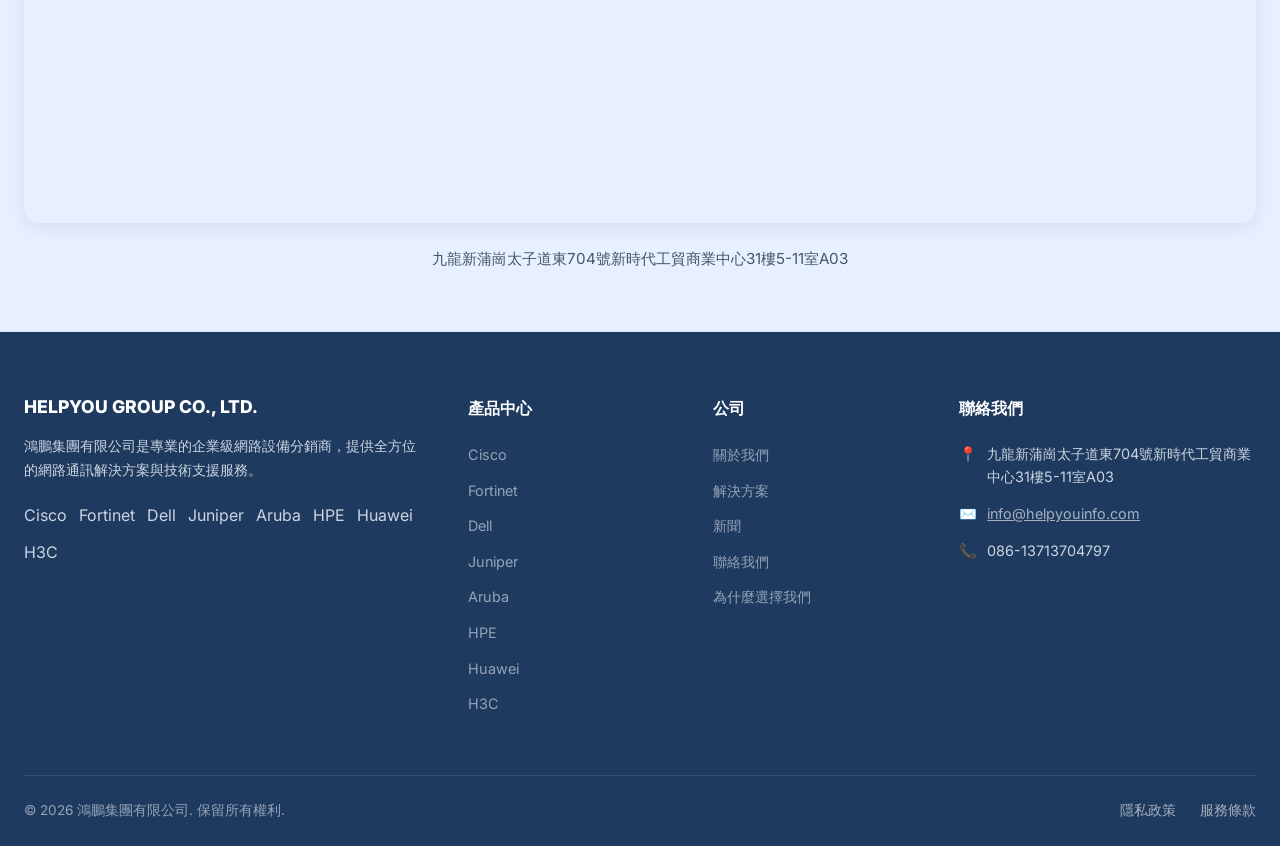
==== commit 5ba740f1: "feat: add dedicated news page with article list layout - Create news.html with page-header and artic" ====
--- a/index.html
+++ b/index.html
@@ -205,24 +205,12 @@
                     <p class="feature-desc" style="font-size: 0.95rem; color: var(--text-medium);" data-i18n="news_3_desc">隨著網路威脅日益複雜，下一代防火牆與零信任架構成為企業安全標配。了解最新網路安全趨勢與防護策略。</p>
                     <div style="font-size: 0.85rem; color: var(--text-light); margin-top: 10px;" data-i18n="news_3_date">2026-05-08</div>
                 </div>
-                <div class="feature-card" style="text-align: left;">
-                    <div style="display: inline-block; background: rgba(132,177,53,0.1); color: #84b135; padding: 4px 12px; border-radius: 12px; font-size: 0.8rem; font-weight: 600; margin-bottom: 12px;" data-i18n="news_tag_4">產品資訊</div>
-                    <h3 class="feature-title" style="font-size: 1.15rem; font-weight: 700; margin-bottom: 10px;" data-i18n="news_4_title">Cisco Catalyst 9300系列交換機到貨</h3>
-                    <p class="feature-desc" style="font-size: 0.95rem; color: var(--text-medium);" data-i18n="news_4_desc">Cisco Catalyst 9300系列堆疊交換機現貨供應，支援25G/40G上行，適合中型至大型企業核心網路部署。</p>
-                    <div style="font-size: 0.85rem; color: var(--text-light); margin-top: 10px;" data-i18n="news_4_date">2026-04-12</div>
-                </div>
-                <div class="feature-card" style="text-align: left;">
-                    <div style="display: inline-block; background: rgba(207,10,44,0.1); color: #cf0a2c; padding: 4px 12px; border-radius: 12px; font-size: 0.8rem; font-weight: 600; margin-bottom: 12px;" data-i18n="news_tag_5">公司動態</div>
-                    <h3 class="feature-title" style="font-size: 1.15rem; font-weight: 700; margin-bottom: 10px;" data-i18n="news_5_title">擴大國際市場版圖</h3>
-                    <p class="feature-desc" style="font-size: 0.95rem; color: var(--text-medium);" data-i18n="news_5_desc">鴻鵬集團持續擴展全球業務，新增東南亞及中東地區合作夥伴，為更多國際客戶提供優質網路設備採購服務。</p>
-                    <div style="font-size: 0.85rem; color: var(--text-light); margin-top: 10px;" data-i18n="news_5_date">2026-03-05</div>
-                </div>
-                <div class="feature-card" style="text-align: left;">
-                    <div style="display: inline-block; background: rgba(27,160,215,0.1); color: #1ba0d7; padding: 4px 12px; border-radius: 12px; font-size: 0.8rem; font-weight: 600; margin-bottom: 12px;" data-i18n="news_tag_6">行業趨勢</div>
-                    <h3 class="feature-title" style="font-size: 1.15rem; font-weight: 700; margin-bottom: 10px;" data-i18n="news_6_title">AI驅動的智慧會議室解決方案</h3>
-                    <p class="feature-desc" style="font-size: 0.95rem; color: var(--text-medium);" data-i18n="news_6_desc">結合AI語音辨識、自動追蹤攝影與智能降噪技術，新一代智慧會議室方案讓混合辦公更高效、更自然。</p>
-                    <div style="font-size: 0.85rem; color: var(--text-light); margin-top: 10px;" data-i18n="news_6_date">2026-02-18</div>
-                </div>
+            </div>
+            <div style="text-align: center; margin-top: 40px;">
+                <a href="news.html" class="btn-secondary" style="display: inline-flex; padding: 12px 28px;">
+                    <span data-i18n="news_view_all">查看全部新聞</span>
+                    <span>&rarr;</span>
+                </a>
             </div>
         </div>
     </section>
--- a/css/style.css
+++ b/css/style.css
@@ -945,6 +945,15 @@
     justify-content: center;
     position: relative;
     overflow: hidden;
+    background: #ffffff;
+}
+
+.product-img {
+    width: 100%;
+    height: 100%;
+    object-fit: contain;
+    object-position: center;
+    padding: 12px;
 }
 
 .product-image-bg {
@@ -1688,3 +1697,106 @@
 .brand-marquee-img:hover {
     opacity: 1;
 }
+
+/* ==================== News Page ==================== */
+.news-page-section {
+    padding: 64px 0 80px;
+}
+
+.news-list {
+    max-width: 900px;
+    margin: 0 auto;
+    display: flex;
+    flex-direction: column;
+    gap: 0;
+}
+
+.news-article {
+    background: var(--card-bg);
+    border-radius: 12px;
+    padding: 36px 40px;
+    border: 1px solid var(--border);
+    transition: all 0.3s;
+    backdrop-filter: blur(8px);
+    margin-bottom: 24px;
+}
+
+.news-article:hover {
+    border-color: rgba(59, 130, 246, 0.4);
+    box-shadow: 0 8px 28px rgba(59, 130, 246, 0.12);
+    transform: translateY(-2px);
+}
+
+.news-article-meta {
+    display: flex;
+    align-items: center;
+    gap: 16px;
+    margin-bottom: 16px;
+    flex-wrap: wrap;
+}
+
+.news-date {
+    font-size: 0.9rem;
+    color: var(--text-light);
+    font-weight: 500;
+}
+
+.news-category-tag {
+    display: inline-block;
+    padding: 4px 14px;
+    border-radius: 20px;
+    font-size: 0.78rem;
+    font-weight: 600;
+}
+
+.news-article-title {
+    font-size: 1.5rem;
+    font-weight: 700;
+    color: var(--primary);
+    margin-bottom: 14px;
+    line-height: 1.4;
+    cursor: pointer;
+    transition: color 0.2s;
+}
+
+.news-article-title:hover {
+    color: var(--accent);
+}
+
+.news-article-summary {
+    font-size: 0.98rem;
+    color: var(--text-medium);
+    line-height: 1.75;
+    margin-bottom: 20px;
+}
+
+.news-read-more {
+    display: inline-flex;
+    align-items: center;
+    gap: 4px;
+    color: var(--accent);
+    text-decoration: none;
+    font-size: 0.92rem;
+    font-weight: 600;
+    transition: all 0.2s;
+}
+
+.news-read-more:hover {
+    color: var(--accent-dark);
+    gap: 8px;
+}
+
+/* News page responsive */
+@media (max-width: 768px) {
+    .news-article {
+        padding: 24px 20px;
+    }
+
+    .news-article-title {
+        font-size: 1.2rem;
+    }
+
+    .news-article-summary {
+        font-size: 0.9rem;
+    }
+}
